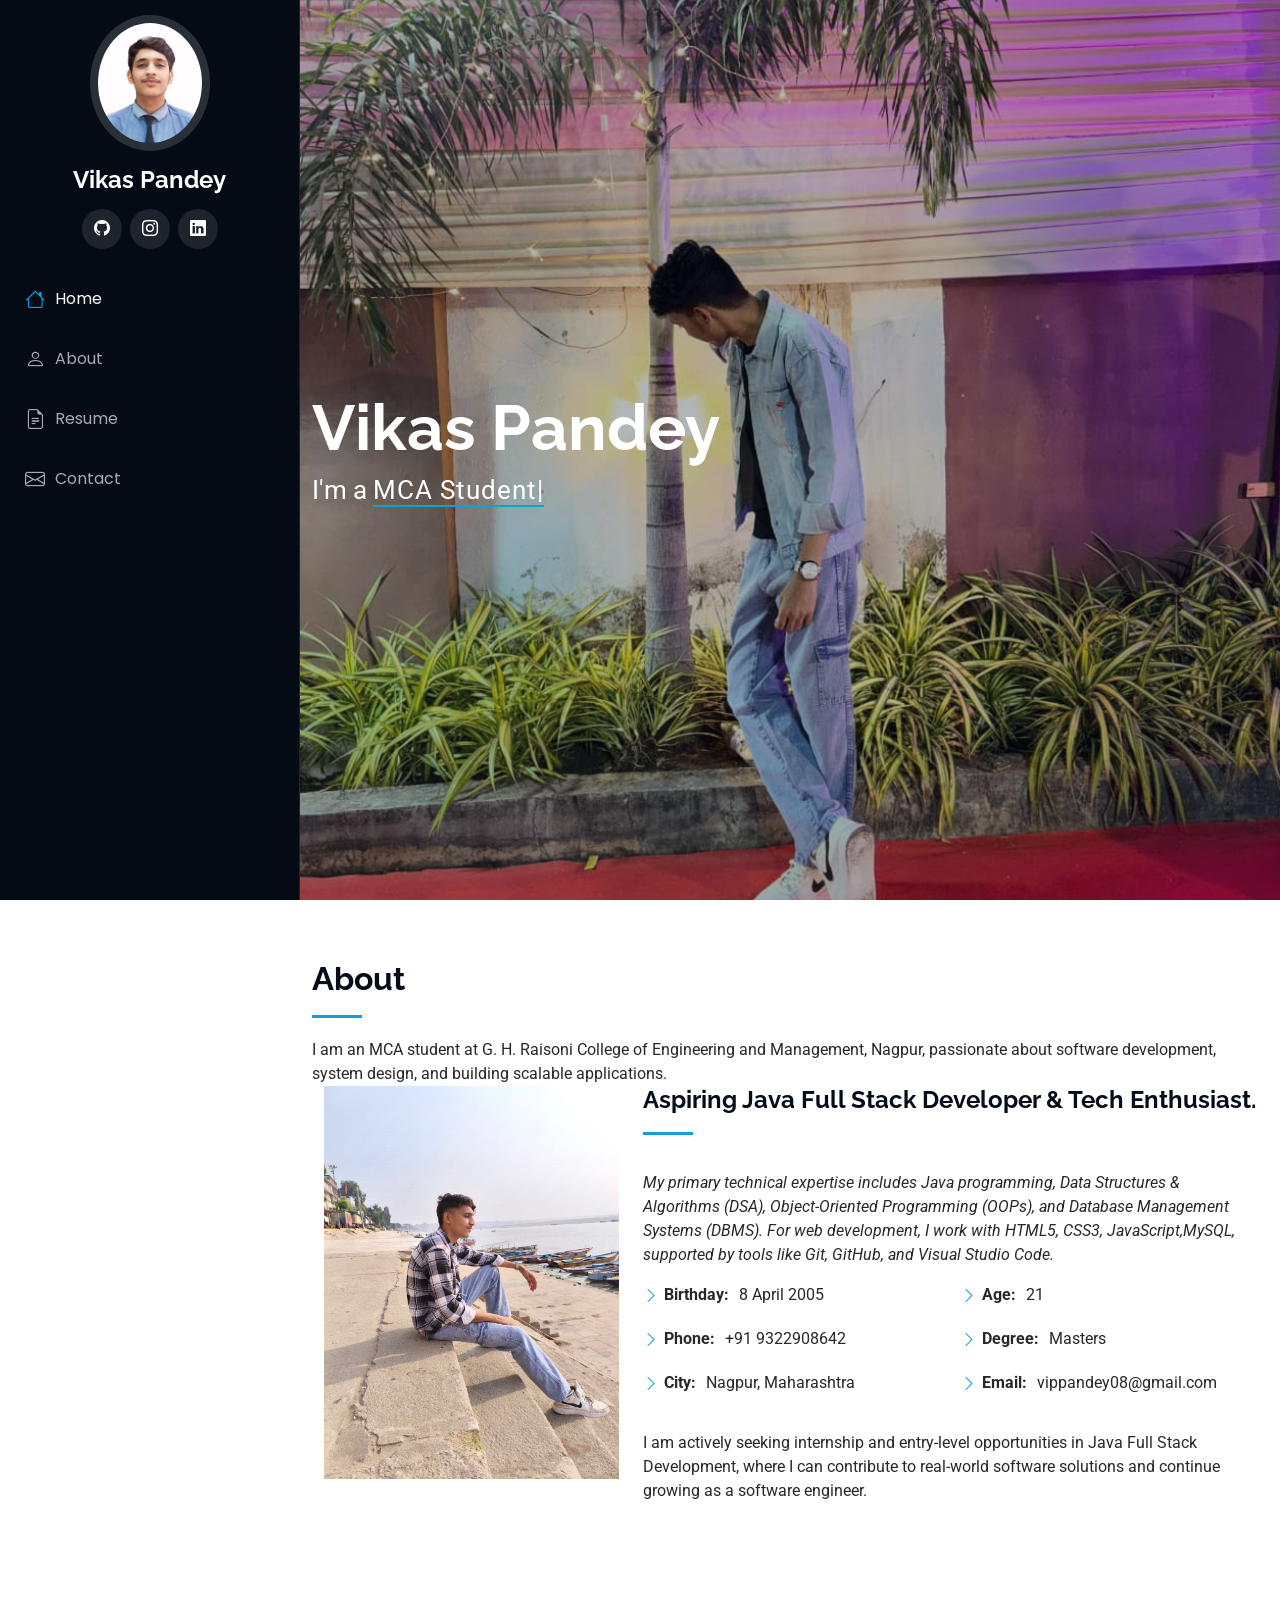
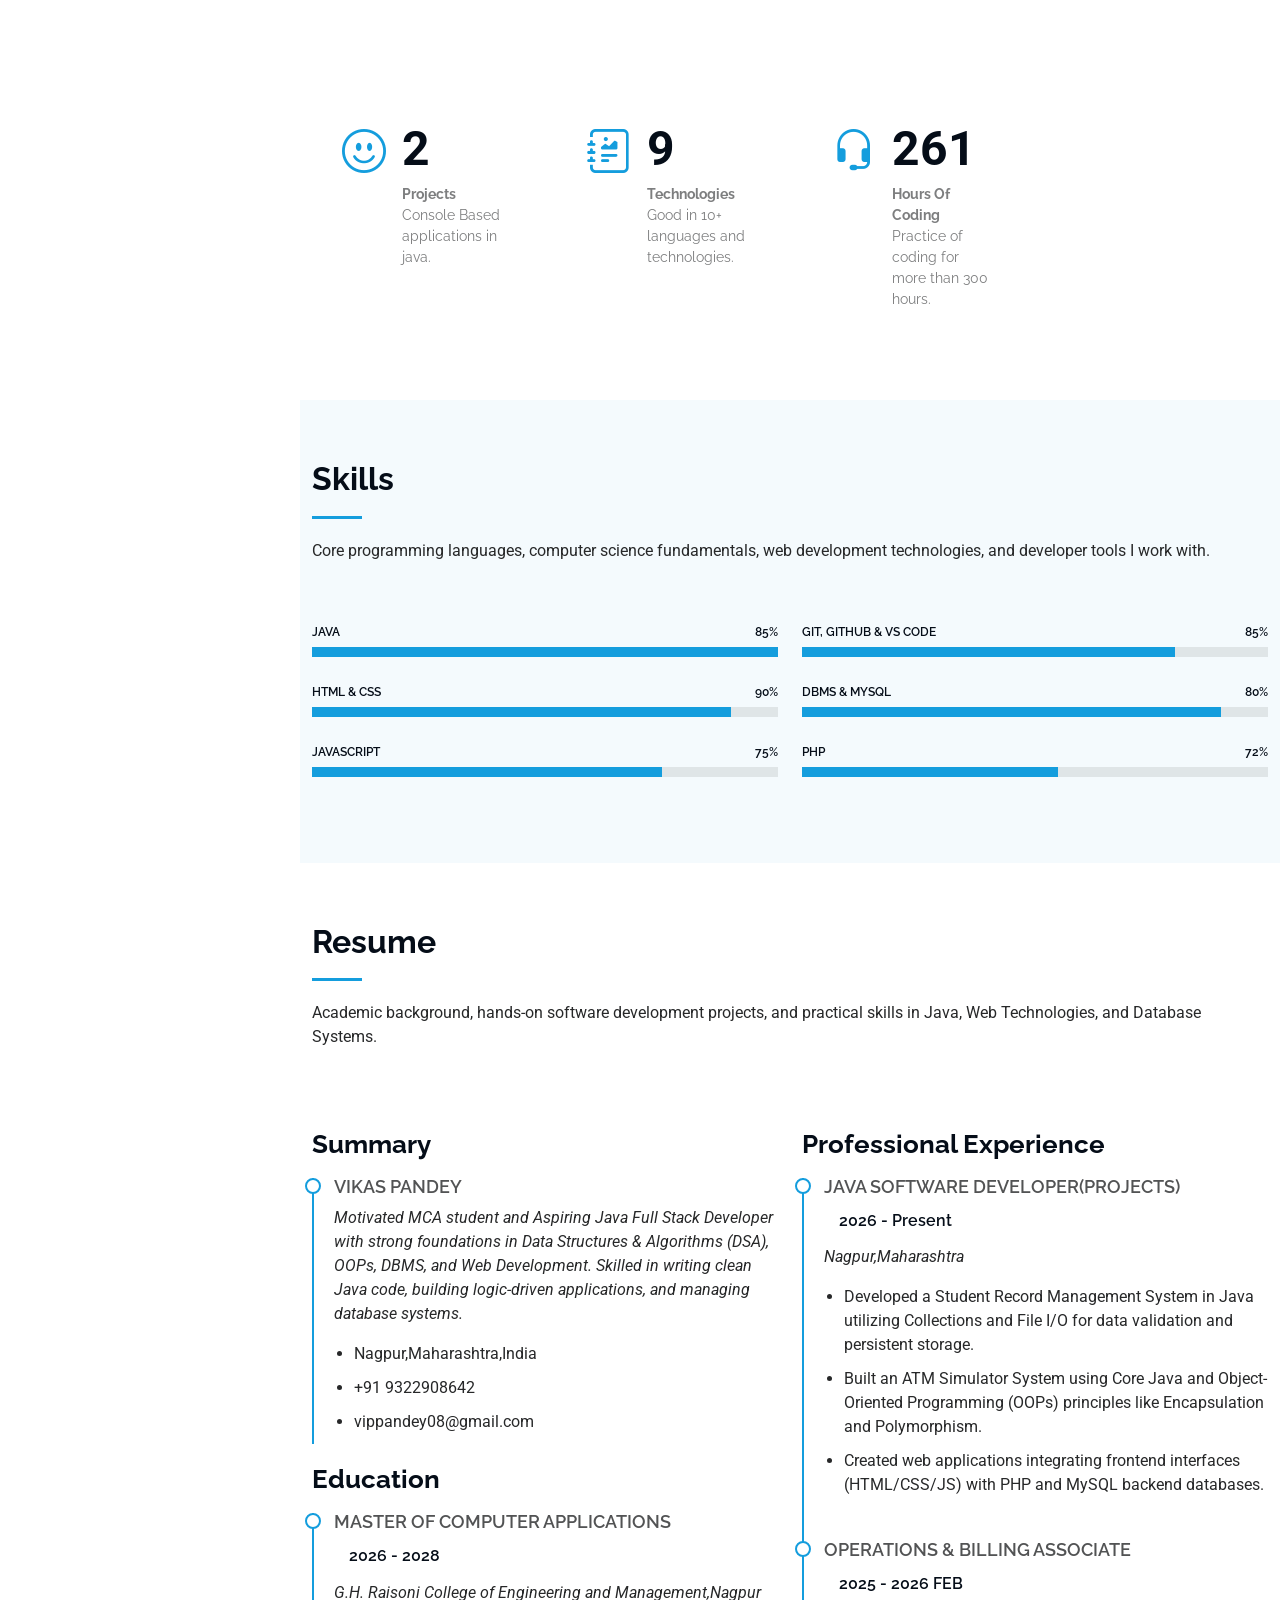
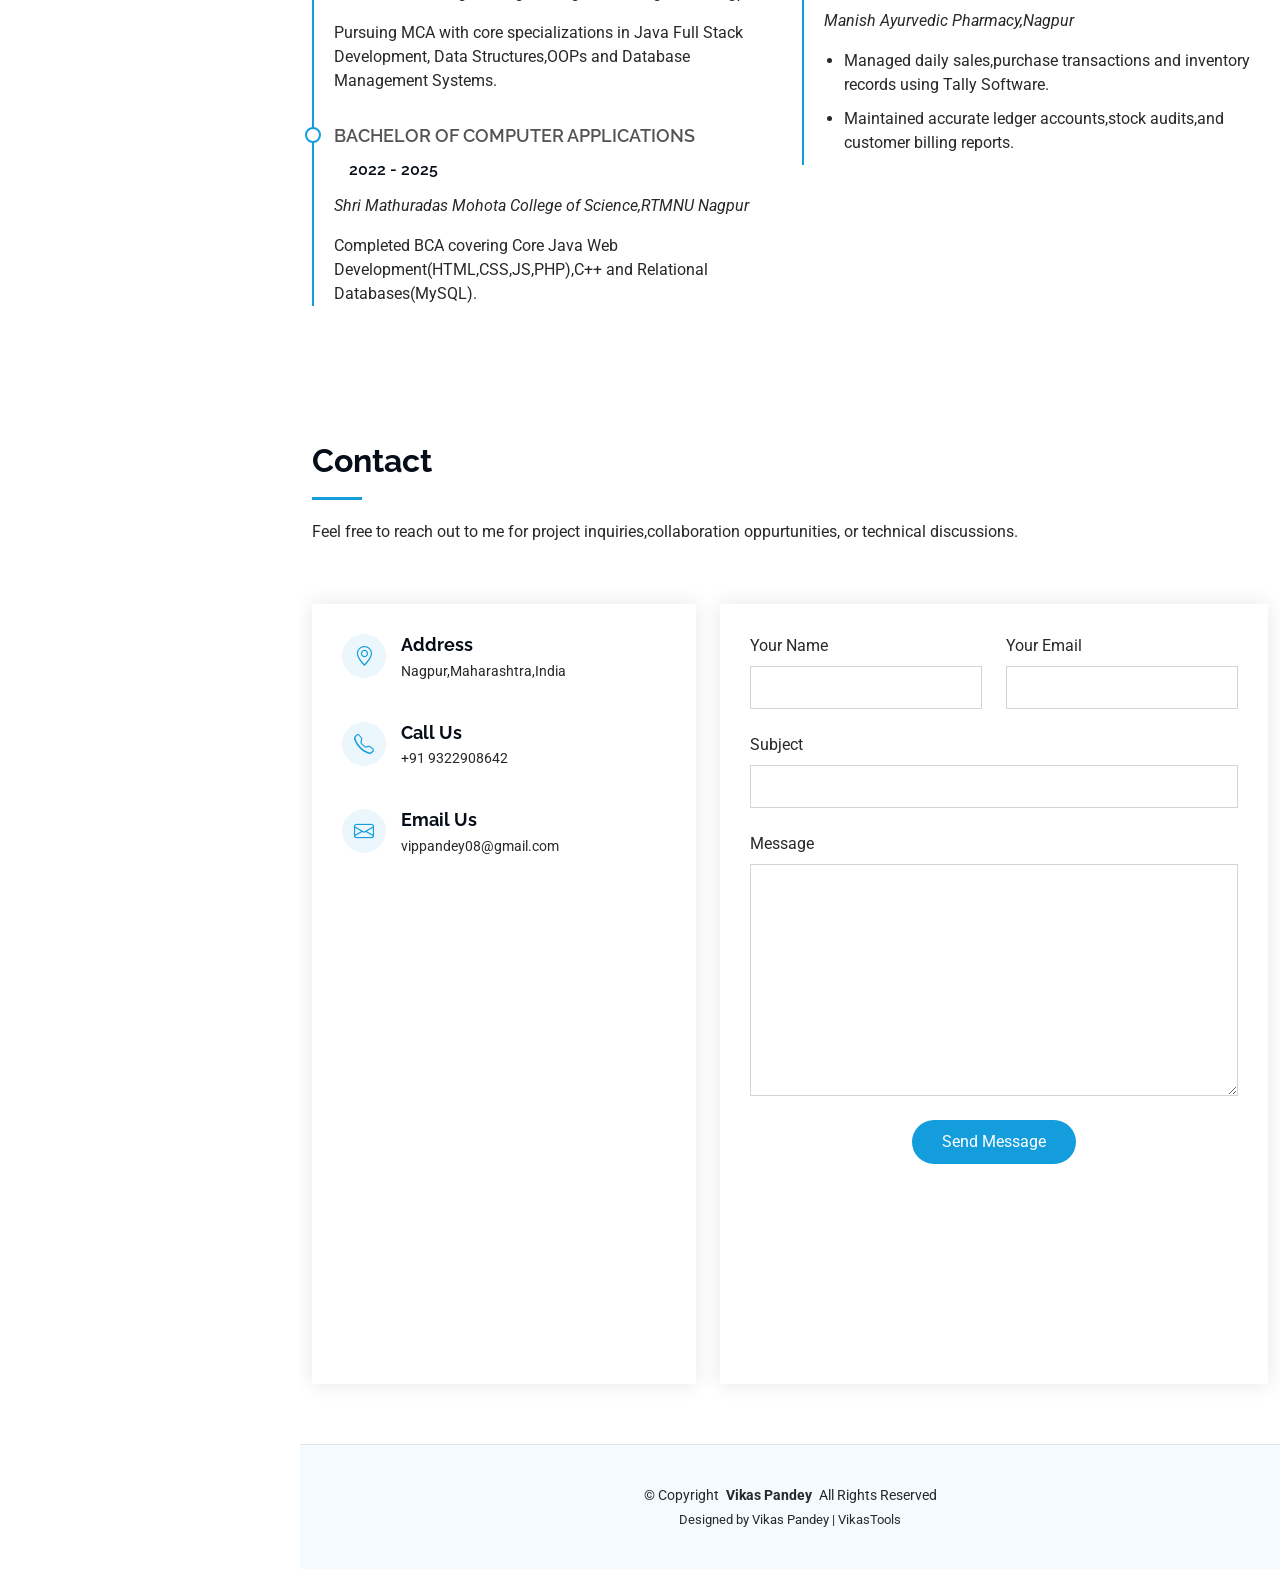
==== index.html @ 1f9224e0 "MY CLEAN PORTFOLIO" ====
<!DOCTYPE html>
<html lang="en">

<head>
  <meta charset="utf-8">
  <meta content="width=device-width, initial-scale=1.0" name="viewport">
  <title>Vikas pandey Resume</title>
  <meta content="" name="description">
  <meta content="" name="keywords">

  <!-- Favicons -->
  <link href="assets/img/favicon.png" rel="icon">
  <link href="assets/img/apple-touch-icon.png" rel="apple-touch-icon">

  <!-- Fonts -->
  <link href="https://fonts.googleapis.com" rel="preconnect">
  <link href="https://fonts.gstatic.com" rel="preconnect" crossorigin>
  <link href="https://fonts.googleapis.com/css2?family=Roboto:ital,wght@0,100;0,300;0,400;0,500;0,700;0,900;1,100;1,300;1,400;1,500;1,700;1,900&family=Poppins:ital,wght@0,100;0,200;0,300;0,400;0,500;0,600;0,700;0,800;0,900;1,100;1,200;1,300;1,400;1,500;1,600;1,700;1,800;1,900&family=Raleway:ital,wght@0,100;0,200;0,300;0,400;0,500;0,600;0,700;0,800;0,900;1,100;1,200;1,300;1,400;1,500;1,600;1,700;1,800;1,900&display=swap" rel="stylesheet">

  <!-- Vendor CSS Files -->
  <link href="assets/vendor/bootstrap/css/bootstrap.min.css" rel="stylesheet">
  <link href="assets/vendor/bootstrap-icons/bootstrap-icons.css" rel="stylesheet">
  <link href="assets/vendor/aos/aos.css" rel="stylesheet">
  <link href="assets/vendor/glightbox/css/glightbox.min.css" rel="stylesheet">
  <link href="assets/vendor/swiper/swiper-bundle.min.css" rel="stylesheet">

  <!-- Main CSS File -->
  <link href="assets/css/main.css" rel="stylesheet">

</head>

<body class="index-page">

  <header id="header" class="header dark-background d-flex flex-column">
    <i class="header-toggle d-xl-none bi bi-list"></i>

    <div class="profile-img">
      <img src="./assets/img/profile.jpeg" alt="" class="img-fluid rounded-circle">
    </div>

    <a href="index.html" class="logo d-flex align-items-center justify-content-center">
      <!-- Uncomment the line below if you also wish to use an image logo -->
      <!-- <img src="assets/img/logo.png" alt=""> -->
      <h1 class="sitename">Vikas Pandey</h1>
    </a>

    <div class="social-links text-center">
      <a href="https://github.com/vikaspandey08-beep" class="github"><i class="bi bi-github"></i></a>
      <a href="https://www.instagram.com/__vikaspandey___/" class="instagram"><i class="bi bi-instagram"></i></a>
      <a href="https://www.linkedin.com/in/vikas-pandey08042005" class="linkedin"><i class="bi bi-linkedin"></i></a>
    </div>

    <nav id="navmenu" class="navmenu">
      <ul>
        <li><a href="#hero" class="active"><i class="bi bi-house navicon"></i>Home</a></li>
        <li><a href="#about"><i class="bi bi-person navicon"></i> About</a></li>
        <li><a href="#resume"><i class="bi bi-file-earmark-text navicon"></i> Resume</a></li>

        <li><a href="#contact"><i class="bi bi-envelope navicon"></i> Contact</a></li>
      </ul>
    </nav>

  </header>

  <main class="main">

    <!-- Hero Section -->
    <section id="hero" class="hero section dark-background">

      <img src="assets/img/vikas2.jpeg" alt="" data-aos="fade-in" class="">

      <div class="container" data-aos="fade-up" data-aos-delay="100">
        <h2>Vikas Pandey</h2>
        <p>I'm a <span class="typed" data-typed-items="MCA Student, Aspiring Java Full Stack Developer">Designer</span><span class="typed-cursor typed-cursor--blink" aria-hidden="true"></span><span class="typed-cursor typed-cursor--blink" aria-hidden="true"></span></p>
      </div>

    </section><!-- /Hero Section -->

    <!-- About Section -->
    <section id="about" class="about section">

      <!-- Section Title -->
      <div class="container section-title" data-aos="fade-up">
        <h2>About</h2>
        <p>I am an MCA student at G. H. Raisoni College of Engineering and Management, Nagpur, passionate about software development, system design, and building scalable applications.</p>

      <div class="container" data-aos="fade-up" data-aos-delay="100">

        <div class="row gy-4 justify-content-center">
          <div class="col-lg-4">
            <img src="assets/img/vikas-photo.jpeg" class="img-fluid" alt="">
          </div>
          <div class="col-lg-8 content">
            <h2>Aspiring Java Full Stack Developer &amp; Tech Enthusiast.</h2>
            <p class="fst-italic py-3">
              My primary technical expertise includes Java programming, Data Structures & Algorithms (DSA), Object-Oriented Programming (OOPs), and Database Management Systems (DBMS). For web development, I work with HTML5, CSS3, JavaScript,MySQL, supported by tools like Git, GitHub, and Visual Studio Code.</p>
            <div class="row">
              <div class="col-lg-6">
                <ul>
                  <li><i class="bi bi-chevron-right"></i> <strong>Birthday:</strong> <span>8 April 2005</span></li>
                  <li><i class="bi bi-chevron-right"></i> <strong>Phone:</strong> <span>+91 9322908642</span></li>
                  <li><i class="bi bi-chevron-right"></i> <strong>City:</strong> <span>Nagpur, Maharashtra</span></li>
                </ul>
              </div>
              <div class="col-lg-6">
                <ul>
                  <li><i class="bi bi-chevron-right"></i> <strong>Age:</strong> <span>21</span></li>
                  <li><i class="bi bi-chevron-right"></i> <strong>Degree:</strong> <span>Masters</span></li>
                  <li><i class="bi bi-chevron-right"></i> <strong>Email:</strong> <span>vippandey08@gmail.com</span></li>
                </ul>
              </div>
            </div>
            <p class="py-3">
             I am actively seeking internship and entry-level opportunities in Java Full Stack Development, where I can contribute to real-world software solutions and continue growing as a software engineer.
            </p>
          </div>
        </div>

      </div>

    </section><!-- /About Section -->

    <!-- Stats Section -->
    <section id="stats" class="stats section">

      <div class="container" data-aos="fade-up" data-aos-delay="100">

        <div class="row gy-4">

          <div class="col-lg-3 col-md-6">
            <div class="stats-item">
              <i class="bi bi-emoji-smile"></i>
              <span data-purecounter-start="0" data-purecounter-end="2" data-purecounter-duration="1" class="purecounter"></span>
              <p><strong>Projects</strong> <span>Console Based applications in java.</span></p>
            </div>
        </div>  <!-- End Stats Item -->

          <div class="col-lg-3 col-md-6">
            <div class="stats-item">
              <i class="bi bi-journal-richtext"></i>
              <span data-purecounter-start="0" data-purecounter-end="10" data-purecounter-duration="1" class="purecounter"></span>
              <p><strong>Technologies</strong> <span>Good in 10+ languages and technologies.</span></p>
            </div>
          </div><!-- End Stats Item -->

          <div class="col-lg-3 col-md-6">
            <div class="stats-item">
              <i class="bi bi-headset"></i>
              <span data-purecounter-start="0" data-purecounter-end="300" data-purecounter-duration="1" class="purecounter"></span>
              <p><strong>Hours Of Coding</strong> <span>Practice of coding for more than 300 hours.</span></p>
            </div>
          </div><!-- End Stats Item -->

          </div><!-- End Stats Item -->

        </div>

      </div>

    </section><!-- /Stats Section -->

    <!-- Skills Section -->
    <section id="skills" class="skills section light-background">

      <!-- Section Title -->
      <div class="container section-title" data-aos="fade-up">
        <h2>Skills</h2>
        <p>Core programming languages, computer science fundamentals, web development technologies, and developer tools I work with.</p>
      </div><!-- End Section Title -->

      <div class="container" data-aos="fade-up" data-aos-delay="100">

        <div class="row skills-content skills-animation">

          <div class="col-lg-6">

            <div class="progress">
              <span class="skill"><span>JAVA</span> <i class="val">85%</i></span>
              <div class="progress-bar-wrap">
                <div class="progress-bar" role="progressbar" aria-valuenow="100" aria-valuemin="0" aria-valuemax="100"></div>
              </div>
            </div><!-- End Skills Item -->

            <div class="progress">
              <span class="skill"><span>HTML & CSS</span> <i class="val">90%</i></span>
              <div class="progress-bar-wrap">
                <div class="progress-bar" role="progressbar" aria-valuenow="90" aria-valuemin="0" aria-valuemax="100"></div>
              </div>
            </div><!-- End Skills Item -->

            <div class="progress">
              <span class="skill"><span>JavaScript</span> <i class="val">75%</i></span>
              <div class="progress-bar-wrap">
                <div class="progress-bar" role="progressbar" aria-valuenow="75" aria-valuemin="0" aria-valuemax="100"></div>
              </div>
            </div><!-- End Skills Item -->

          </div>

          <div class="col-lg-6">

            <div class="progress">
              <span class="skill"><span>GIT, GITHUB & Vs Code</span> <i class="val">85%</i></span>
              <div class="progress-bar-wrap">
                <div class="progress-bar" role="progressbar" aria-valuenow="80" aria-valuemin="0" aria-valuemax="100"></div>
              </div>
            </div><!-- End Skills Item -->

            <div class="progress">
              <span class="skill"><span>DBMS & MySQL</span> <i class="val">80%</i></span>
              <div class="progress-bar-wrap">
                <div class="progress-bar" role="progressbar" aria-valuenow="90" aria-valuemin="0" aria-valuemax="100"></div>
              </div>
            </div><!-- End Skills Item -->

            <div class="progress">
              <span class="skill"><span>PHP</span> <i class="val">72%</i></span>
              <div class="progress-bar-wrap">
                <div class="progress-bar" role="progressbar" aria-valuenow="55" aria-valuemin="0" aria-valuemax="100"></div>
              </div>
            </div><!-- End Skills Item -->

          </div>

        </div>

      </div>

    </section><!-- /Skills Section -->

    <!-- Resume Section -->
    <section id="resume" class="resume section">

      <!-- Section Title -->
      <div class="container section-title" data-aos="fade-up">
        <h2>Resume</h2>
        <p>Academic background, hands-on software development projects, and practical skills in Java, Web Technologies, and Database Systems.</p>
      </div><!-- End Section Title -->

      <div class="container">

        <div class="row">

          <div class="col-lg-6" data-aos="fade-up" data-aos-delay="100">
            <h3 class="resume-title">Summary</h3>

            <div class="resume-item pb-0">
              <h4>Vikas Pandey</h4>
              <p><em>Motivated MCA student and Aspiring Java Full Stack Developer with strong foundations in Data Structures & Algorithms (DSA), OOPs, DBMS, and Web Development. Skilled in writing clean Java code, building logic-driven applications, and managing database systems.</em></p>
              <ul>
                <li>Nagpur,Maharashtra,India</li>
                <li>+91 9322908642</li>
                <li>vippandey08@gmail.com</li>
              </ul>
            </div><!-- Edn Resume Item -->

            <h3 class="resume-title">Education</h3>
            <div class="resume-item">
              <h4>Master of Computer Applications</h4>
              <h5>2026 - 2028</h5>
              <p><em>G.H. Raisoni College of Engineering and Management,Nagpur</em></p>
              <p>Pursuing MCA with core specializations in Java Full Stack Development, Data Structures,OOPs and Database Management Systems.</p>
            </div><!-- Edn Resume Item -->

            <div class="resume-item">
              <h4>Bachelor of Computer Applications</h4>
              <h5>2022 - 2025</h5>
              <p><em>Shri Mathuradas Mohota College of Science,RTMNU Nagpur</em></p>
              <p>Completed BCA covering Core Java Web Development(HTML,CSS,JS,PHP),C++ and Relational Databases(MySQL).</p>
            </div><!-- Edn Resume Item -->

          </div>

          <div class="col-lg-6" data-aos="fade-up" data-aos-delay="200">
            <h3 class="resume-title">Professional Experience</h3>
            <div class="resume-item">
              <h4>JAVA SOFTWARE DEVELOPER(PROJECTS)</h4>
              <h5>2026 - Present</h5>
              <p><em>Nagpur,Maharashtra</em></p>
              <ul>
                <li>Developed a Student Record Management System in Java utilizing Collections and File I/O for data validation and persistent storage.</li>
                <li>Built an ATM Simulator System using Core Java and Object-Oriented Programming (OOPs) principles like Encapsulation and Polymorphism.</li>
                <li>Created web applications integrating frontend interfaces (HTML/CSS/JS) with PHP and MySQL backend databases.</li>
              </ul>
            </div><!-- Edn Resume Item -->

            <div class="resume-item">
              <h4>OPERATIONS & BILLING ASSOCIATE</h4>
              <h5>2025 - 2026 FEB</h5>
              <p><em>Manish Ayurvedic Pharmacy,Nagpur</em></p>
              <ul>
                <li>Managed daily sales,purchase transactions and inventory records using Tally Software.</li>
                <li>Maintained accurate ledger accounts,stock audits,and customer billing reports.</li>
              </ul>
            </div><!-- Edn Resume Item -->

          </div>

        </div>

      </div>

    </section><!-- /Resume Section -->


    <!-- Contact Section -->
    <section id="contact" class="contact section">

      <!-- Section Title -->
      <div class="container section-title" data-aos="fade-up">
        <h2>Contact</h2>
        <p>Feel free to reach out to me for project inquiries,collaboration oppurtunities, or technical discussions.</p>
      </div><!-- End Section Title -->

      <div class="container" data-aos="fade-up" data-aos-delay="100">

        <div class="row gy-4">
 
          <div class="col-lg-5">

            <div class="info-wrap">
              <div class="info-item d-flex" data-aos="fade-up" data-aos-delay="200">
                <i class="bi bi-geo-alt flex-shrink-0"></i>
                <div>
                  <h3>Address</h3>
                  <p>Nagpur,Maharashtra,India</p>
                </div>
              </div><!-- End Info Item -->

              <div class="info-item d-flex" data-aos="fade-up" data-aos-delay="300">
                <i class="bi bi-telephone flex-shrink-0"></i>
                <div>
                  <h3>Call Us</h3>
                  <p>+91 9322908642</p>
                </div>
              </div><!-- End Info Item -->

              <div class="info-item d-flex" data-aos="fade-up" data-aos-delay="400">
                <i class="bi bi-envelope flex-shrink-0"></i>
                <div>
                  <h3>Email Us</h3>
                  <p>vippandey08@gmail.com</p>
                </div>
              </div><!-- End Info Item -->

            <iframe src="https://www.google.com/maps/embed?pb=!1m18!1m12!1m3!1d119080.363610824!2d79.0012647073871!3d21.14199456658109!2m3!1f0!2f0!3f0!3m2!1i1024!2i768!4f13.1!3m3!1m2!1s0x3bd4c0a5a31faf13%3A0x19b37d06d0bb3e2b!2sNagpur%2C%20Maharashtra!5e0!3m2!1sen!2sin!4v1789717588244!5m2!1sen!2sin" width="600" height="450" style="border:0;" allowfullscreen="" loading="lazy" referrerpolicy="strict-origin-when-cross-origin"></iframe>
            </div>
          </div>

          <div class="col-lg-7">
            <form action="forms/contact.php" method="post" class="php-email-form" data-aos="fade-up" data-aos-delay="200">
              <div class="row gy-4">

                <div class="col-md-6">
                  <label for="name-field" class="pb-2">Your Name</label>
                  <input type="text" name="name" id="name-field" class="form-control" required="">
                </div>

                <div class="col-md-6">
                  <label for="email-field" class="pb-2">Your Email</label>
                  <input type="email" class="form-control" name="email" id="email-field" required="">
                </div>

                <div class="col-md-12">
                  <label for="subject-field" class="pb-2">Subject</label>
                  <input type="text" class="form-control" name="subject" id="subject-field" required="">
                </div>

                <div class="col-md-12">
                  <label for="message-field" class="pb-2">Message</label>
                  <textarea class="form-control" name="message" rows="10" id="message-field" required=""></textarea>
                </div>

                <div class="col-md-12 text-center">
                  <div class="loading">Loading</div>
                  <div class="error-message"></div>
                  <div class="sent-message">Your message has been sent. Thank you!</div>

                  <button type="submit">Send Message</button>
                </div>

              </div>
            </form>
          </div><!-- End Contact Form -->

        </div>

      </div>

    </section><!-- /Contact Section -->

  </main>

  <footer id="footer" class="footer position-relative light-background">

    <div class="container">
      <div class="copyright text-center ">
        <p>© <span>Copyright</span> <strong class="px-1 sitename">Vikas Pandey</strong> <span>All Rights Reserved</span></p>
      </div>
      <div class="credits">
        Designed by <a>Vikas Pandey</a> | <a>VikasTools</a>
      </div>
    </div>

  </footer>

  <!-- Scroll Top -->
  <a href="#" id="scroll-top" class="scroll-top d-flex align-items-center justify-content-center"><i class="bi bi-arrow-up-short"></i></a>

  <!-- Preloader -->
  <div id="preloader"></div>

  <!-- Vendor JS Files -->
  <script src="assets/vendor/bootstrap/js/bootstrap.bundle.min.js"></script>
  <script src="assets/vendor/php-email-form/validate.js"></script>
  <script src="assets/vendor/aos/aos.js"></script>
  <script src="assets/vendor/typed.js/typed.umd.js"></script>
  <script src="assets/vendor/purecounter/purecounter_vanilla.js"></script>
  <script src="assets/vendor/waypoints/noframework.waypoints.js"></script>
  <script src="assets/vendor/glightbox/js/glightbox.min.js"></script>
  <script src="assets/vendor/imagesloaded/imagesloaded.pkgd.min.js"></script>
  <script src="assets/vendor/isotope-layout/isotope.pkgd.min.js"></script>
  <script src="assets/vendor/swiper/swiper-bundle.min.js"></script>

  <!-- Main JS File -->
  <script src="assets/js/main.js"></script>

</body>

</html>
---- assets/css/main.css ----
:root {
  --default-font: "Roboto",  system-ui, -apple-system, "Segoe UI", Roboto, "Helvetica Neue", Arial, "Noto Sans", "Liberation Sans", sans-serif, "Apple Color Emoji", "Segoe UI Emoji", "Segoe UI Symbol", "Noto Color Emoji";
  --heading-font: "Raleway",  sans-serif;
  --nav-font: "Poppins",  sans-serif;
}

:root{
  --background-color: #ffffff; 
  --default-color: #272829; 
  --heading-color: #050d18; 
  --accent-color: #149ddd; 
  --surface-color: #ffffff;
  --contrast-color: #ffffff; 
}


:root {
  --nav-color: #a8a9b4; 
  --nav-hover-color: #ffffff; 
  --nav-mobile-background-color: #040b14; 
  --nav-dropdown-background-color: #040b14; 
  --nav-dropdown-color: #a8a9b4; 
  --nav-dropdown-hover-color: #ffffff; 
}



.light-background {
  --background-color: #f4fafd;
  --surface-color: #ffffff;
}

.dark-background {
  --background-color: #040b14;
  --default-color: #ffffff;
  --heading-color: #ffffff;
  --surface-color: #151f2b;
  --contrast-color: #ffffff;
}

/* Smooth scroll */
:root {
  scroll-behavior: smooth;
}

/*--------------------------------------------------------------
# General Styling & Shared Classes
--------------------------------------------------------------*/
body {
  color: var(--default-color);
  background-color: var(--background-color);
  font-family: var(--default-font);
}

a {
  color: var(--accent-color);
  text-decoration: none;
  transition: 0.3s;
}

a:hover {
  color: color-mix(in srgb, var(--accent-color), transparent 25%);
  text-decoration: none;
}

h1,
h2,
h3,
h4,
h5,
h6 {
  color: var(--heading-color);
  font-family: var(--heading-font);
}

/* PHP Email Form Messages
------------------------------*/
.php-email-form .error-message {
  display: none;
  background: #df1529;
  color: #ffffff;
  text-align: left;
  padding: 15px;
  margin-bottom: 24px;
  font-weight: 600;
}

.php-email-form .sent-message {
  display: none;
  color: #ffffff;
  background: #059652;
  text-align: center;
  padding: 15px;
  margin-bottom: 24px;
  font-weight: 600;
}

.php-email-form .loading {
  display: none;
  background: var(--surface-color);
  text-align: center;
  padding: 15px;
  margin-bottom: 24px;
}

.php-email-form .loading:before {
  content: "";
  display: inline-block;
  border-radius: 50%;
  width: 24px;
  height: 24px;
  margin: 0 10px -6px 0;
  border: 3px solid var(--accent-color);
  border-top-color: var(--surface-color);
  animation: php-email-form-loading 1s linear infinite;
}

@keyframes php-email-form-loading {
  0% {
    transform: rotate(0deg);
  }

  100% {
    transform: rotate(360deg);
  }
}

/*--------------------------------------------------------------
# Global Header
--------------------------------------------------------------*/
.header {
  color: var(--default-color);
  background-color: var(--background-color);
  position: fixed;
  top: 0;
  left: 0;
  bottom: 0;
  padding: 0 15px;
  width: 300px;
  transition: all ease-in-out 0.3s;
  overflow-y: auto;
  z-index: 997;
  border-right: 1px solid color-mix(in srgb, var(--default-color), transparent 90%);
}

.header .profile-img img {
  margin: 15px auto;
  display: block;
  width: 120px;
  border: 8px solid color-mix(in srgb, var(--default-color), transparent 85%);
}

.header .logo {
  line-height: 1;
  margin-bottom: 15px;
}

.header .logo img {
  max-height: 32px;
  margin-right: 8px;
}

.header .logo h1 {
  font-size: 24px;
  margin: 0;
  font-weight: 700;
  color: var(--heading-color);
}

.header .social-links {
  margin: 0 0 20px 0;
}

.header .social-links a {
  font-size: 16px;
  display: inline-flex;
  align-items: center;
  justify-content: center;
  background: color-mix(in srgb, var(--default-color), transparent 90%);
  color: var(--default-color);
  margin: 0 2px;
  border-radius: 50%;
  text-align: center;
  width: 40px;
  height: 40px;
  transition: 0.3s;
}

.header .social-links a:hover {
  color: var(--contrast-color);
  background: var(--accent-color);
}

@media (min-width: 1200px) {

  .header~main,
  .header~#footer {
    margin-left: 300px;
  }
}

@media (max-width: 1199px) {
  .header {
    left: -100%;
  }
}

.header.header-show {
  left: 0;
}

.header .header-toggle {
  color: var(--contrast-color);
  background-color: var(--accent-color);
  font-size: 22px;
  display: flex;
  align-items: center;
  justify-content: center;
  width: 40px;
  height: 40px;
  border-radius: 50%;
  cursor: pointer;
  position: fixed;
  top: 15px;
  right: 15px;
  z-index: 9999;
  transition: background-color 0.3s;
}

.header .header-toggle:hover {
  color: var(--contrast-color);
  background-color: color-mix(in srgb, var(--accent-color) 90%, white 15%);
}

/*--------------------------------------------------------------
# Navigation Menu
--------------------------------------------------------------*/
.mobile-nav-toggle {
  display: none;
}

.navmenu {
  padding: 0;
  z-index: 9997;
}

.navmenu ul {
  list-style: none;
  padding: 0 0 20px 0;
  margin: 0;
}

.navmenu a,
.navmenu a:focus {
  color: var(--nav-color);
  padding: 15px 10px;
  font-family: var(--nav-font);
  font-size: 16px;
  font-weight: 400;
  display: flex;
  align-items: center;
  white-space: nowrap;
  transition: 0.3s;
  width: 100%;
}

.navmenu a .navicon,
.navmenu a:focus .navicon {
  font-size: 20px;
  margin-right: 10px;
}

.navmenu a .toggle-dropdown,
.navmenu a:focus .toggle-dropdown {
  font-size: 12px;
  line-height: 0;
  margin-left: auto;
  width: 30px;
  height: 30px;
  display: flex;
  align-items: center;
  justify-content: center;
  border-radius: 50%;
  transition: 0.3s;
  flex-shrink: 0;
  background-color: color-mix(in srgb, var(--accent-color), transparent 90%);
}

.navmenu a .toggle-dropdown:hover,
.navmenu a:focus .toggle-dropdown:hover {
  background-color: var(--accent-color);
  color: var(--contrast-color);
}

.navmenu a:hover,
.navmenu .active,
.navmenu .active:focus {
  color: var(--nav-hover-color);
}

.navmenu a:hover .navicon,
.navmenu .active .navicon,
.navmenu .active:focus .navicon {
  color: var(--accent-color);
}

.navmenu .active .toggle-dropdown,
.navmenu .active:focus .toggle-dropdown {
  background-color: var(--accent-color);
  color: var(--contrast-color);
  transform: rotate(180deg);
}

.navmenu .dropdown {
  display: block;
}

.navmenu .dropdown a,
.navmenu .dropdown a:focus {
  color: --nav-dropdown-color;
}

.navmenu .dropdown a:hover,
.navmenu .dropdown .active,
.navmenu .dropdown .active:focus {
  color: var(--nav-dropdown-hover-color);
}

.navmenu .dropdown ul {
  position: static;
  display: none;
  z-index: 99;
  padding: 5px 10px;
  margin: 5px 10px;
  background-color: var(--nav-dropdown-background-color);
  border: 1px solid color-mix(in srgb, var(--default-color), transparent 90%);
  box-shadow: none;
  transition: all 0.5s ease-in-out;
}

.navmenu .dropdown ul ul {
  background-color: rgba(33, 37, 41, 0.1);
}

.navmenu .dropdown>.dropdown-active {
  display: block;
  background-color: rgba(33, 37, 41, 0.03);
}

/*--------------------------------------------------------------
# Global Footer
--------------------------------------------------------------*/
.footer {
  color: var(--default-color);
  background-color: var(--background-color);
  font-size: 14px;
  padding: 40px 0;
  position: relative;
  border-top: 1px solid color-mix(in srgb, var(--default-color), transparent 90%);
}

.footer .copyright p {
  margin-bottom: 0;
}

.footer .credits {
  margin-top: 4px;
  font-size: 13px;
  text-align: center;
}

/*--------------------------------------------------------------
# Preloader
--------------------------------------------------------------*/
#preloader {
  position: fixed;
  inset: 0;
  z-index: 999999;
  overflow: hidden;
  background: var(--background-color);
  transition: all 0.6s ease-out;
}

#preloader:before {
  content: "";
  position: fixed;
  top: calc(50% - 30px);
  left: calc(50% - 30px);
  border: 6px solid #ffffff;
  border-color: var(--accent-color) transparent var(--accent-color) transparent;
  border-radius: 50%;
  width: 60px;
  height: 60px;
  animation: animate-preloader 1.5s linear infinite;
}

@keyframes animate-preloader {
  0% {
    transform: rotate(0deg);
  }

  100% {
    transform: rotate(360deg);
  }
}

/*--------------------------------------------------------------
# Scroll Top Button
--------------------------------------------------------------*/
.scroll-top {
  position: fixed;
  visibility: hidden;
  opacity: 0;
  right: 15px;
  bottom: -15px;
  z-index: 99999;
  background-color: var(--accent-color);
  width: 44px;
  height: 44px;
  border-radius: 50px;
  transition: all 0.4s;
}

.scroll-top i {
  font-size: 24px;
  color: var(--contrast-color);
  line-height: 0;
}

.scroll-top:hover {
  background-color: color-mix(in srgb, var(--accent-color), transparent 20%);
  color: var(--contrast-color);
}

.scroll-top.active {
  visibility: visible;
  opacity: 1;
  bottom: 15px;
}

/*--------------------------------------------------------------
# Disable aos animation delay on mobile devices
--------------------------------------------------------------*/
@media screen and (max-width: 768px) {
  [data-aos-delay] {
    transition-delay: 0 !important;
  }
}

/*--------------------------------------------------------------
# Global Page Titles & Breadcrumbs
--------------------------------------------------------------*/
.page-title {
  color: var(--default-color);
  background-color: var(--background-color);
  padding: 25px 0;
  position: relative;
}

.page-title h1 {
  font-size: 24px;
  font-weight: 700;
}

.page-title .breadcrumbs ol {
  display: flex;
  flex-wrap: wrap;
  list-style: none;
  padding: 0;
  margin: 0;
  font-size: 14px;
  font-weight: 400;
}

.page-title .breadcrumbs ol li+li {
  padding-left: 10px;
}

.page-title .breadcrumbs ol li+li::before {
  content: "/";
  display: inline-block;
  padding-right: 10px;
  color: color-mix(in srgb, var(--default-color), transparent 70%);
}

/*--------------------------------------------------------------
# Global Sections
--------------------------------------------------------------*/
section,
.section {
  color: var(--default-color);
  background-color: var(--background-color);
  padding: 60px 0;
  overflow: clip;
}

/*--------------------------------------------------------------
# Global Section Titles
--------------------------------------------------------------*/
.section-title {
  padding-bottom: 60px;
  position: relative;
}

.section-title h2 {
  font-size: 32px;
  font-weight: 700;
  margin-bottom: 20px;
  padding-bottom: 20px;
  position: relative;
}

.section-title h2:after {
  content: "";
  position: absolute;
  display: block;
  width: 50px;
  height: 3px;
  background: var(--accent-color);
  left: 0;
  bottom: 0;
}

.section-title p {
  margin-bottom: 0;
}

/*--------------------------------------------------------------
# Hero Section
--------------------------------------------------------------*/
.hero {
  width: 100%;
  min-height: 100vh;
  position: relative;
  padding: 80px 0;
  display: flex;
  align-items: center;
  justify-content: center;
}

.hero img {
  position: absolute;
  inset: 0;
  display: block;
  width: 100%;
  height: 100%;
  object-fit: cover;
  z-index: 1;
}

.hero:before {
  content: "";
  background: color-mix(in srgb, var(--background-color), transparent 70%);
  position: absolute;
  inset: 0;
  z-index: 2;
}

.hero .container {
  position: relative;
  z-index: 3;
}

.hero h2 {
  margin: 0;
  font-size: 64px;
  font-weight: 700;
}

.hero p {
  margin: 5px 0 0 0;
  font-size: 26px;
}

.hero p span {
  letter-spacing: 1px;
  border-bottom: 2px solid var(--accent-color);
}

.hero .social-links {
  margin-top: 25px;
}

.hero .social-links a {
  font-size: 24px;
  display: inline-block;
  color: color-mix(in srgb, var(--default-color), transparent 50%);
  line-height: 1;
  margin-right: 20px;
  transition: 0.3s;
}

.hero .social-links a:hover {
  color: var(--accent-color);
}

@media (max-width: 768px) {
  .hero h2 {
    font-size: 32px;
  }

  .hero p {
    font-size: 20px;
  }
}

/*--------------------------------------------------------------
# About Section
--------------------------------------------------------------*/
.about .content h2 {
  font-weight: 700;
  font-size: 24px;
}

.about .content ul {
  list-style: none;
  padding: 0;
}

.about .content ul li {
  margin-bottom: 20px;
  display: flex;
  align-items: center;
}

.about .content ul strong {
  margin-right: 10px;
}

.about .content ul i {
  font-size: 16px;
  margin-right: 5px;
  color: var(--accent-color);
  line-height: 0;
}

/*--------------------------------------------------------------
# Stats Section
--------------------------------------------------------------*/
.stats .stats-item {
  padding: 30px;
  width: 100%;
}

.stats .stats-item i {
  color: var(--accent-color);
  display: block;
  font-size: 44px;
  float: left;
  line-height: 0;
}

.stats .stats-item .purecounter {
  color: var(--heading-color);
  font-size: 48px;
  line-height: 40px;
  display: block;
  font-weight: 700;
  margin-left: 60px;
}

.stats .stats-item p {
  color: color-mix(in srgb, var(--default-color), transparent 40%);
  padding: 15px 0 0 0;
  margin: 0 0 0 60px;
  font-family: var(--heading-font);
  font-size: 14px;
}

/*--------------------------------------------------------------
# Skills Section
--------------------------------------------------------------*/
.skills .progress {
  height: 60px;
  display: block;
  background: none;
  border-radius: 0;
}

.skills .progress .skill {
  color: var(--heading-color);
  padding: 0;
  margin: 0 0 6px 0;
  text-transform: uppercase;
  display: block;
  font-weight: 600;
  font-family: var(--heading-font);
}

.skills .progress .skill .val {
  float: right;
  font-style: normal;
}

.skills .progress-bar-wrap {
  background: color-mix(in srgb, var(--default-color), transparent 90%);
  height: 10px;
}

.skills .progress-bar {
  width: 1px;
  height: 10px;
  transition: 0.9s;
  background-color: var(--accent-color);
}

/*--------------------------------------------------------------
# Resume Section
--------------------------------------------------------------*/
.resume .resume-title {
  color: var(--heading-color);
  font-size: 26px;
  font-weight: 700;
  margin-top: 20px;
  margin-bottom: 20px;
}

.resume .resume-item {
  padding: 0 0 20px 20px;
  margin-top: -2px;
  border-left: 2px solid var(--accent-color);
  position: relative;
}

.resume .resume-item h4 {
  line-height: 18px;
  font-size: 18px;
  font-weight: 600;
  text-transform: uppercase;
  color: color-mix(in srgb, var(--default-color), transparent 20%);
  margin-bottom: 10px;
}

.resume .resume-item h5 {
  font-size: 16px;
  padding: 5px 15px;
  display: inline-block;
  font-weight: 600;
  margin-bottom: 10px;
}

.resume .resume-item ul {
  padding-left: 20px;
}

.resume .resume-item ul li {
  padding-bottom: 10px;
}

.resume .resume-item:last-child {
  padding-bottom: 0;
}

.resume .resume-item::before {
  content: "";
  position: absolute;
  width: 16px;
  height: 16px;
  border-radius: 50px;
  left: -9px;
  top: 0;
  background: var(--background-color);
  border: 2px solid var(--accent-color);
}


/*--------------------------------------------------------------
# Contact Section
--------------------------------------------------------------*/
.contact .info-wrap {
  background-color: var(--surface-color);
  box-shadow: 0px 0px 20px rgba(0, 0, 0, 0.1);
  padding: 30px;
}

@media (max-width: 575px) {
  .contact .info-wrap {
    padding: 20px;
  }
}

.contact .info-item {
  margin-bottom: 40px;
}

.contact .info-item i {
  font-size: 20px;
  color: var(--accent-color);
  background: color-mix(in srgb, var(--accent-color), transparent 92%);
  width: 44px;
  height: 44px;
  display: flex;
  justify-content: center;
  align-items: center;
  border-radius: 50px;
  transition: all 0.3s ease-in-out;
  margin-right: 15px;
}

.contact .info-item h3 {
  padding: 0;
  font-size: 18px;
  font-weight: 700;
  margin-bottom: 5px;
}

.contact .info-item p {
  padding: 0;
  margin-bottom: 0;
  font-size: 14px;
}

.contact .info-item:hover i {
  background: var(--accent-color);
  color: var(--contrast-color);
}

.contact .php-email-form {
  background-color: var(--surface-color);
  height: 100%;
  padding: 30px;
  box-shadow: 0px 0px 20px rgba(0, 0, 0, 0.1);
}

@media (max-width: 575px) {
  .contact .php-email-form {
    padding: 20px;
  }
}

.contact .php-email-form input[type=text],
.contact .php-email-form input[type=email],
.contact .php-email-form textarea {
  font-size: 14px;
  padding: 10px 15px;
  box-shadow: none;
  border-radius: 0;
  color: var(--default-color);
  background-color: var(--surface-color);
  border-color: color-mix(in srgb, var(--default-color), transparent 80%);
}

.contact .php-email-form input[type=text]:focus,
.contact .php-email-form input[type=email]:focus,
.contact .php-email-form textarea:focus {
  border-color: var(--accent-color);
}

.contact .php-email-form input[type=text]::placeholder,
.contact .php-email-form input[type=email]::placeholder,
.contact .php-email-form textarea::placeholder {
  color: color-mix(in srgb, var(--default-color), transparent 70%);
}

.contact .php-email-form button[type=submit] {
  color: var(--contrast-color);
  background: var(--accent-color);
  border: 0;
  padding: 10px 30px;
  transition: 0.4s;
  border-radius: 50px;
}

.contact .php-email-form button[type=submit]:hover {
  background: color-mix(in srgb, var(--accent-color), transparent 25%);
}
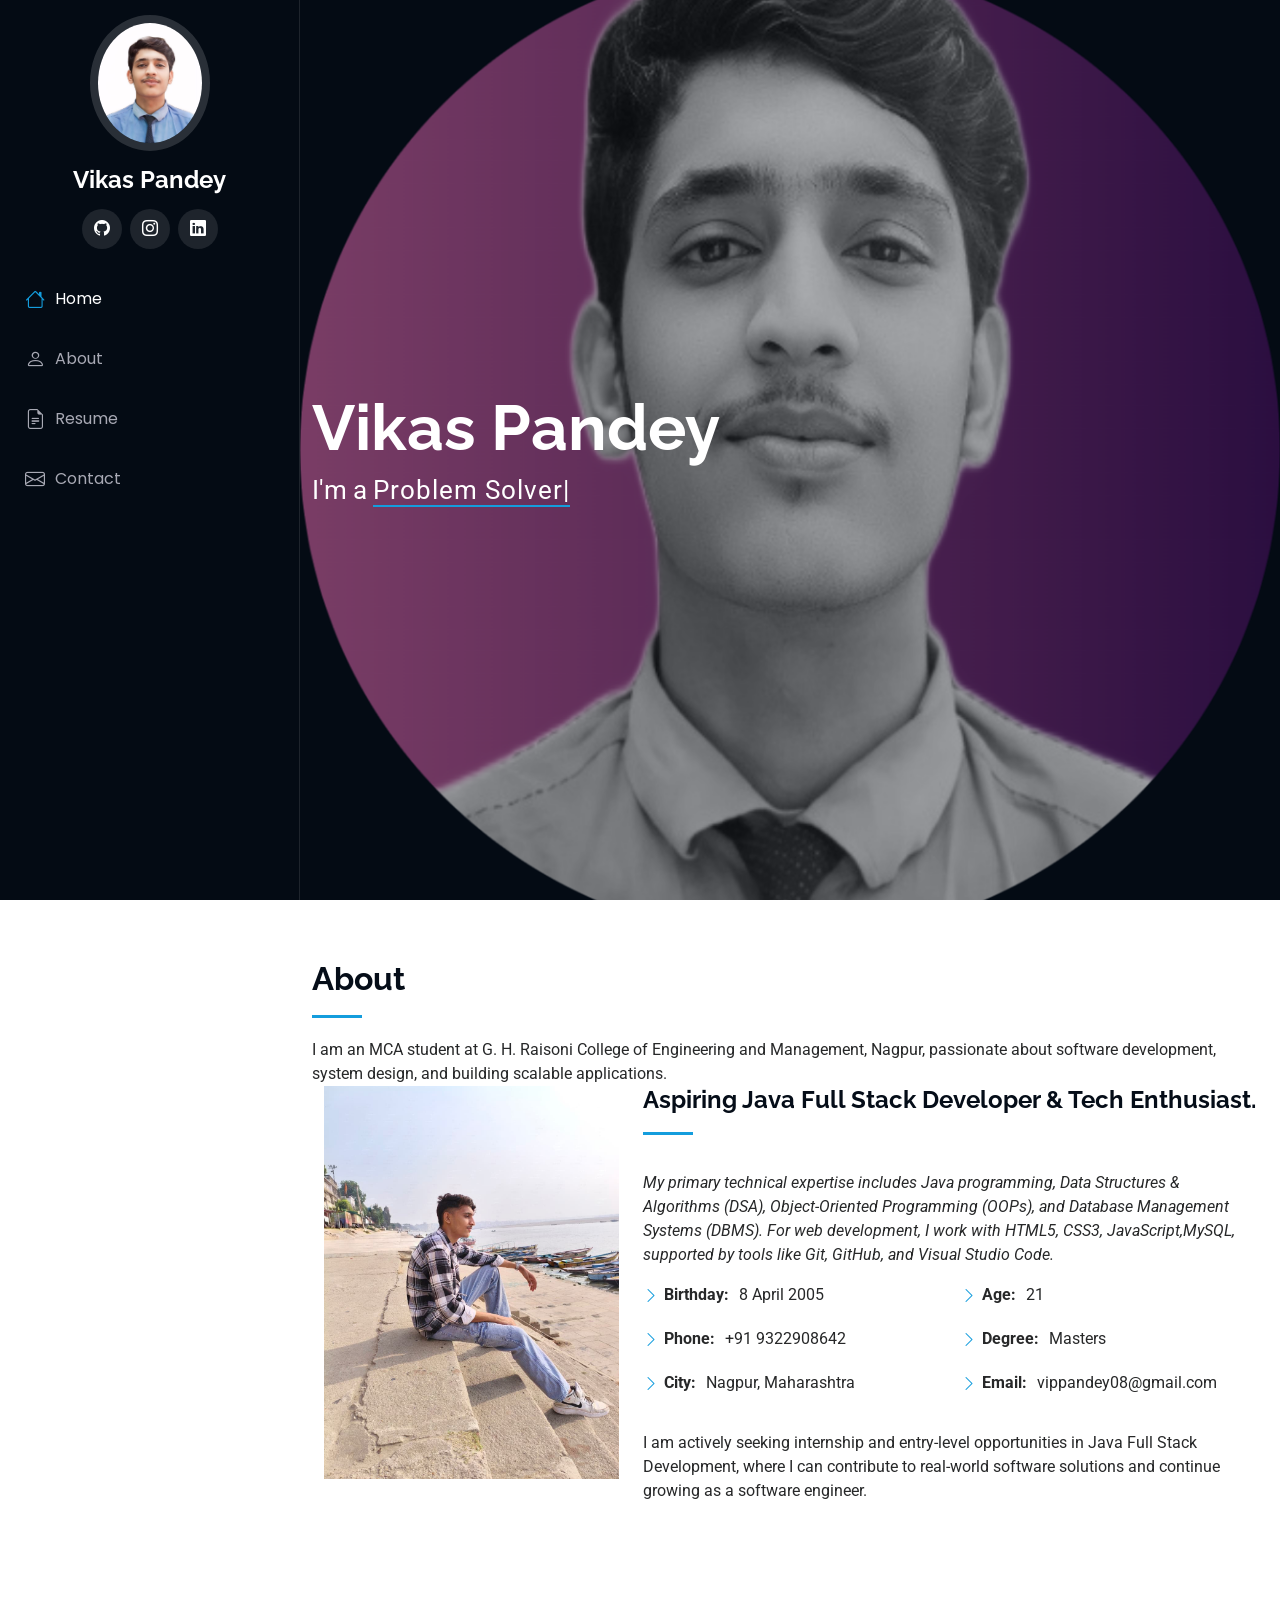
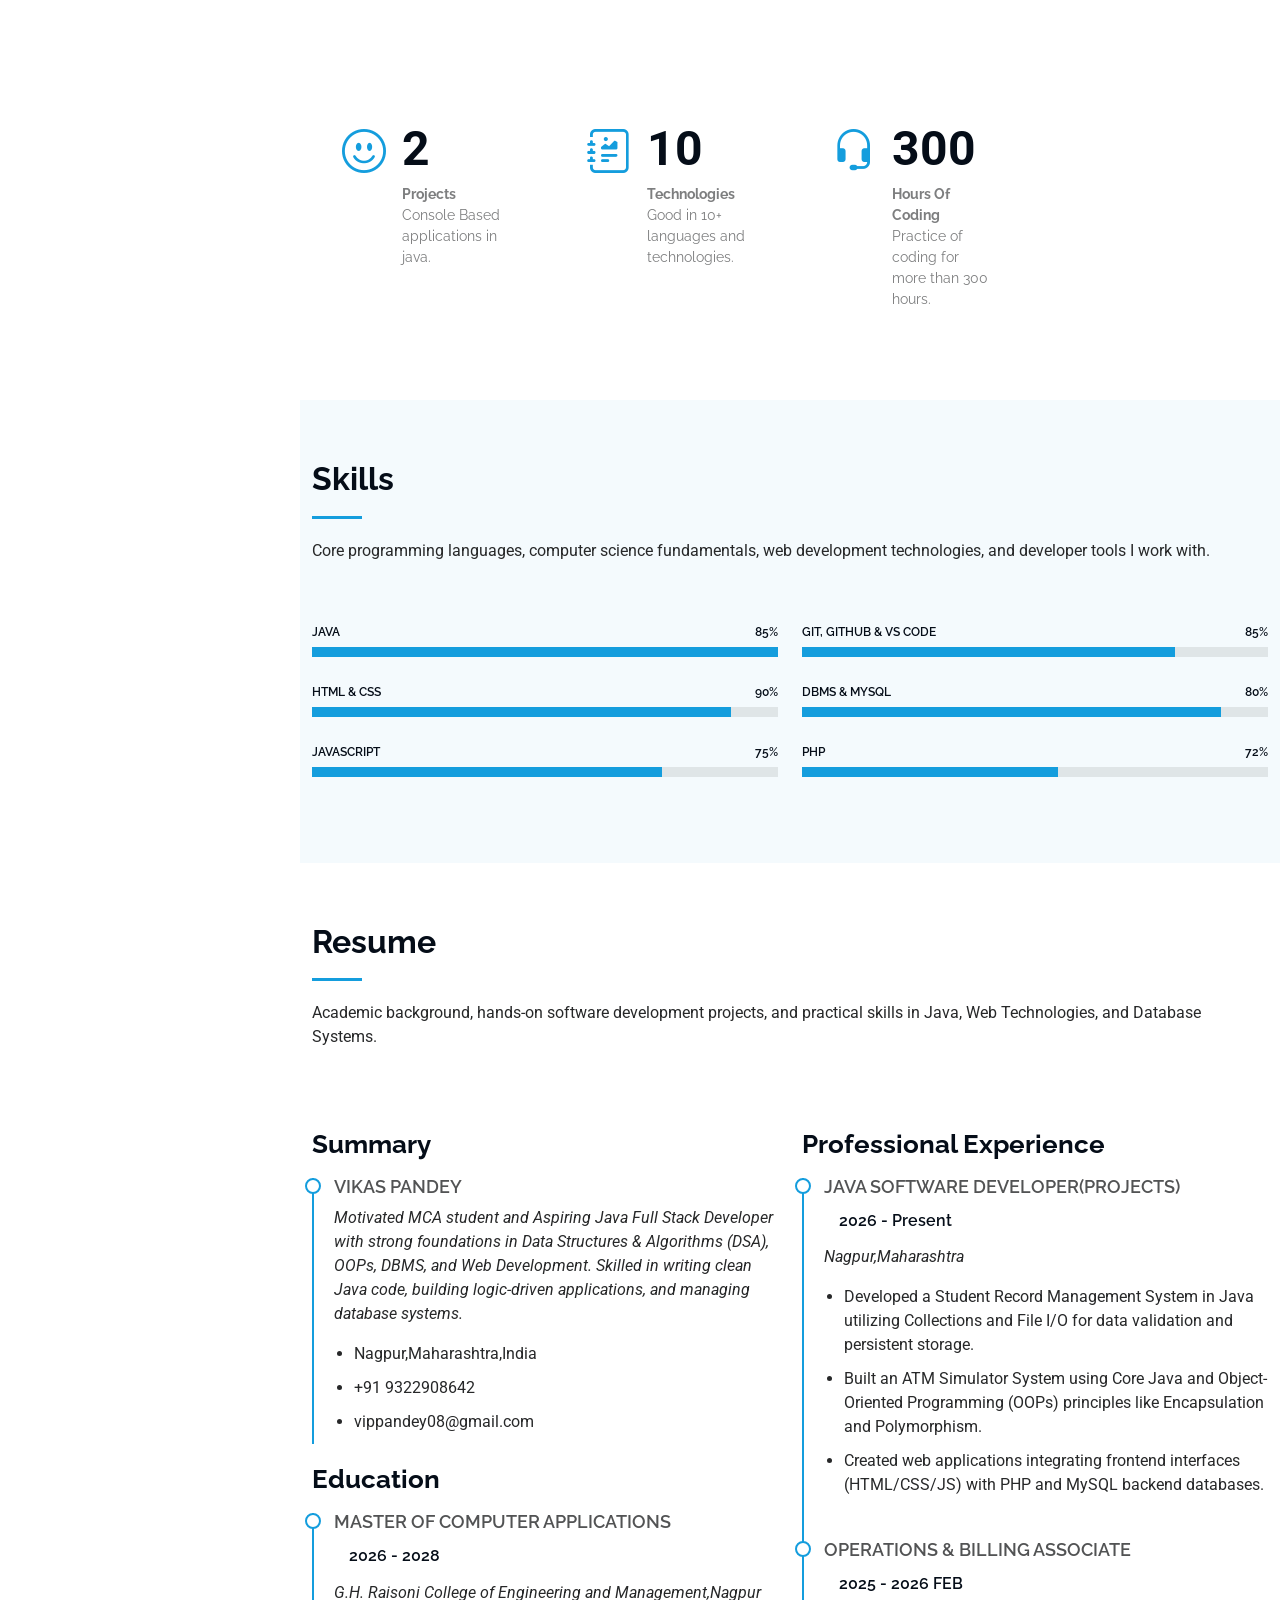
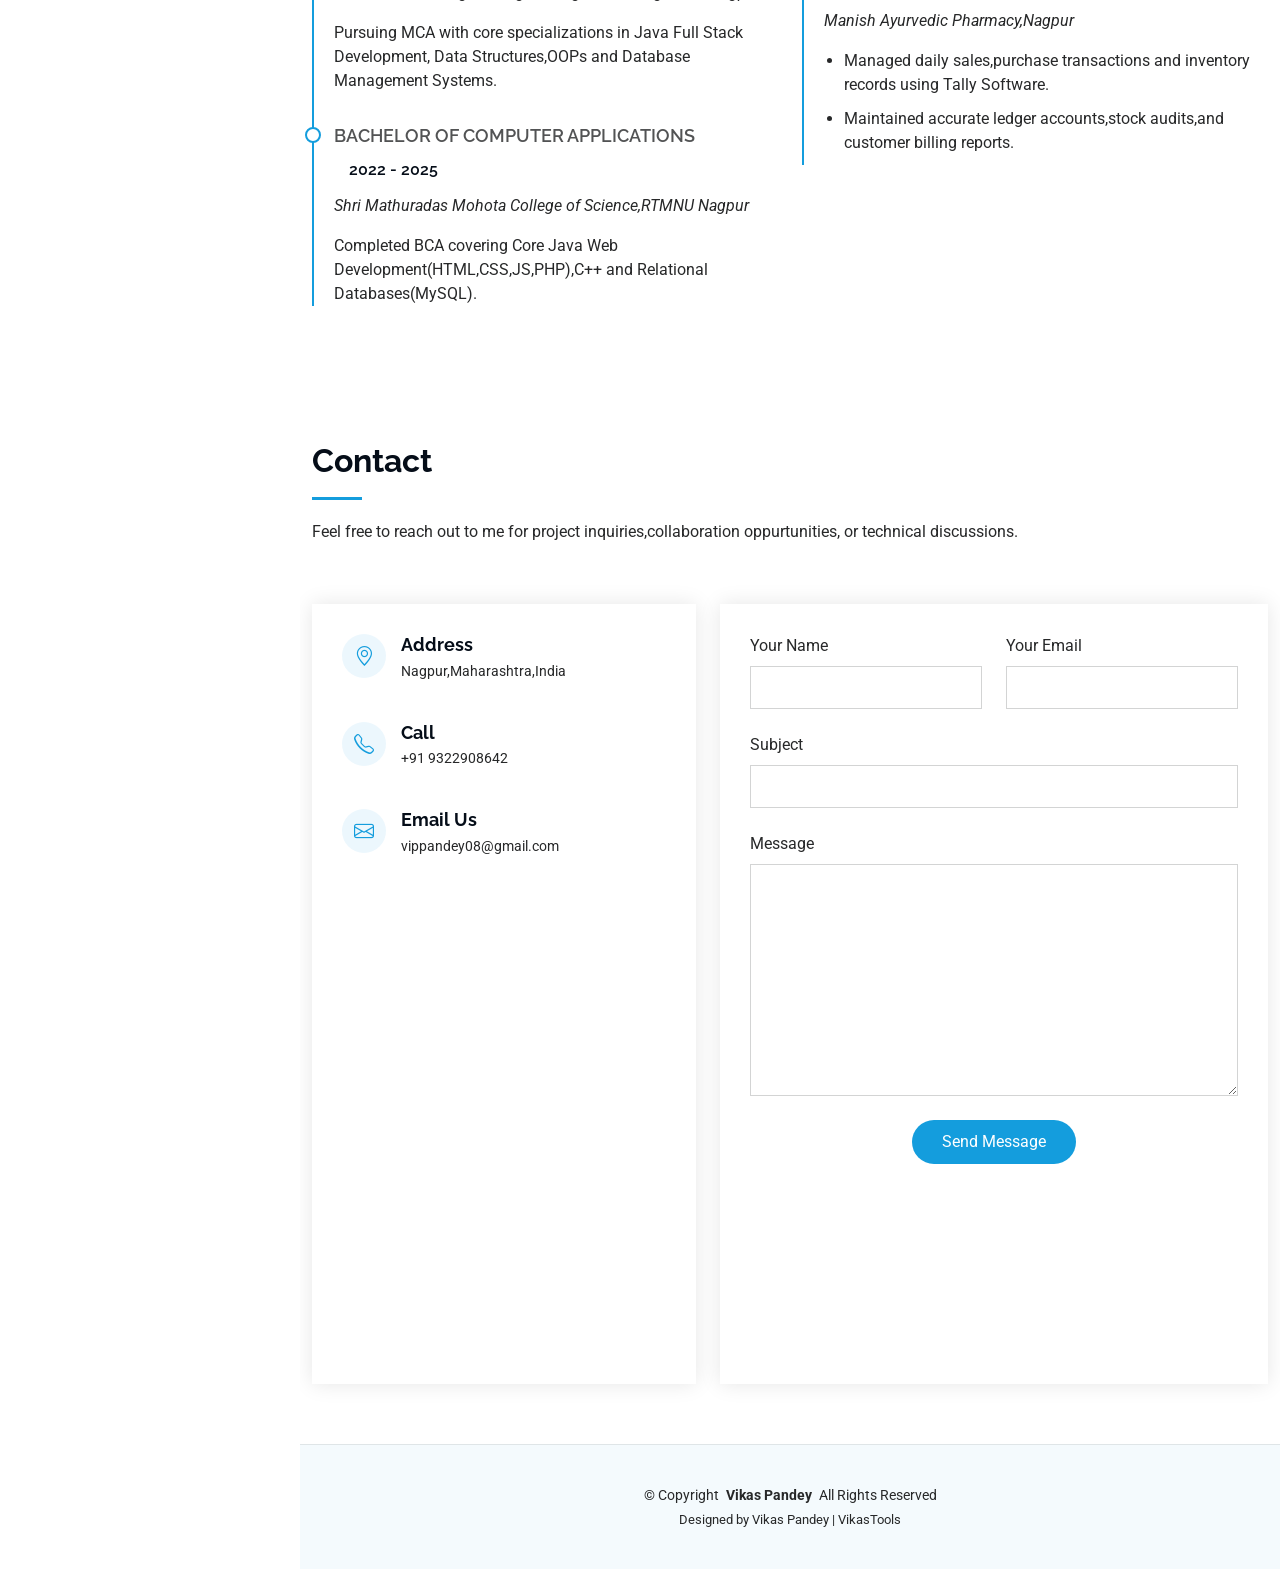
==== commit ce61b507: "Updated portfolio" ====
--- a/index.html
+++ b/index.html
@@ -67,11 +67,11 @@
     <!-- Hero Section -->
     <section id="hero" class="hero section dark-background">
 
-      <img src="assets/img/vikas2.jpeg" alt="" data-aos="fade-in" class="">
+      <img src="assets/img/profile-pic.png" alt="" data-aos="fade-in" class="">
 
       <div class="container" data-aos="fade-up" data-aos-delay="100">
         <h2>Vikas Pandey</h2>
-        <p>I'm a <span class="typed" data-typed-items="MCA Student, Aspiring Java Full Stack Developer">Designer</span><span class="typed-cursor typed-cursor--blink" aria-hidden="true"></span><span class="typed-cursor typed-cursor--blink" aria-hidden="true"></span></p>
+        <p>I'm a <span class="typed" data-typed-items="Problem Solver, Java Full Stack Developer">Designer</span><span class="typed-cursor typed-cursor--blink" aria-hidden="true"></span><span class="typed-cursor typed-cursor--blink" aria-hidden="true"></span></p>
       </div>
 
     </section><!-- /Hero Section -->
@@ -330,7 +330,7 @@
               <div class="info-item d-flex" data-aos="fade-up" data-aos-delay="300">
                 <i class="bi bi-telephone flex-shrink-0"></i>
                 <div>
-                  <h3>Call Us</h3>
+                  <h3>Call</h3>
                   <p>+91 9322908642</p>
                 </div>
               </div><!-- End Info Item -->
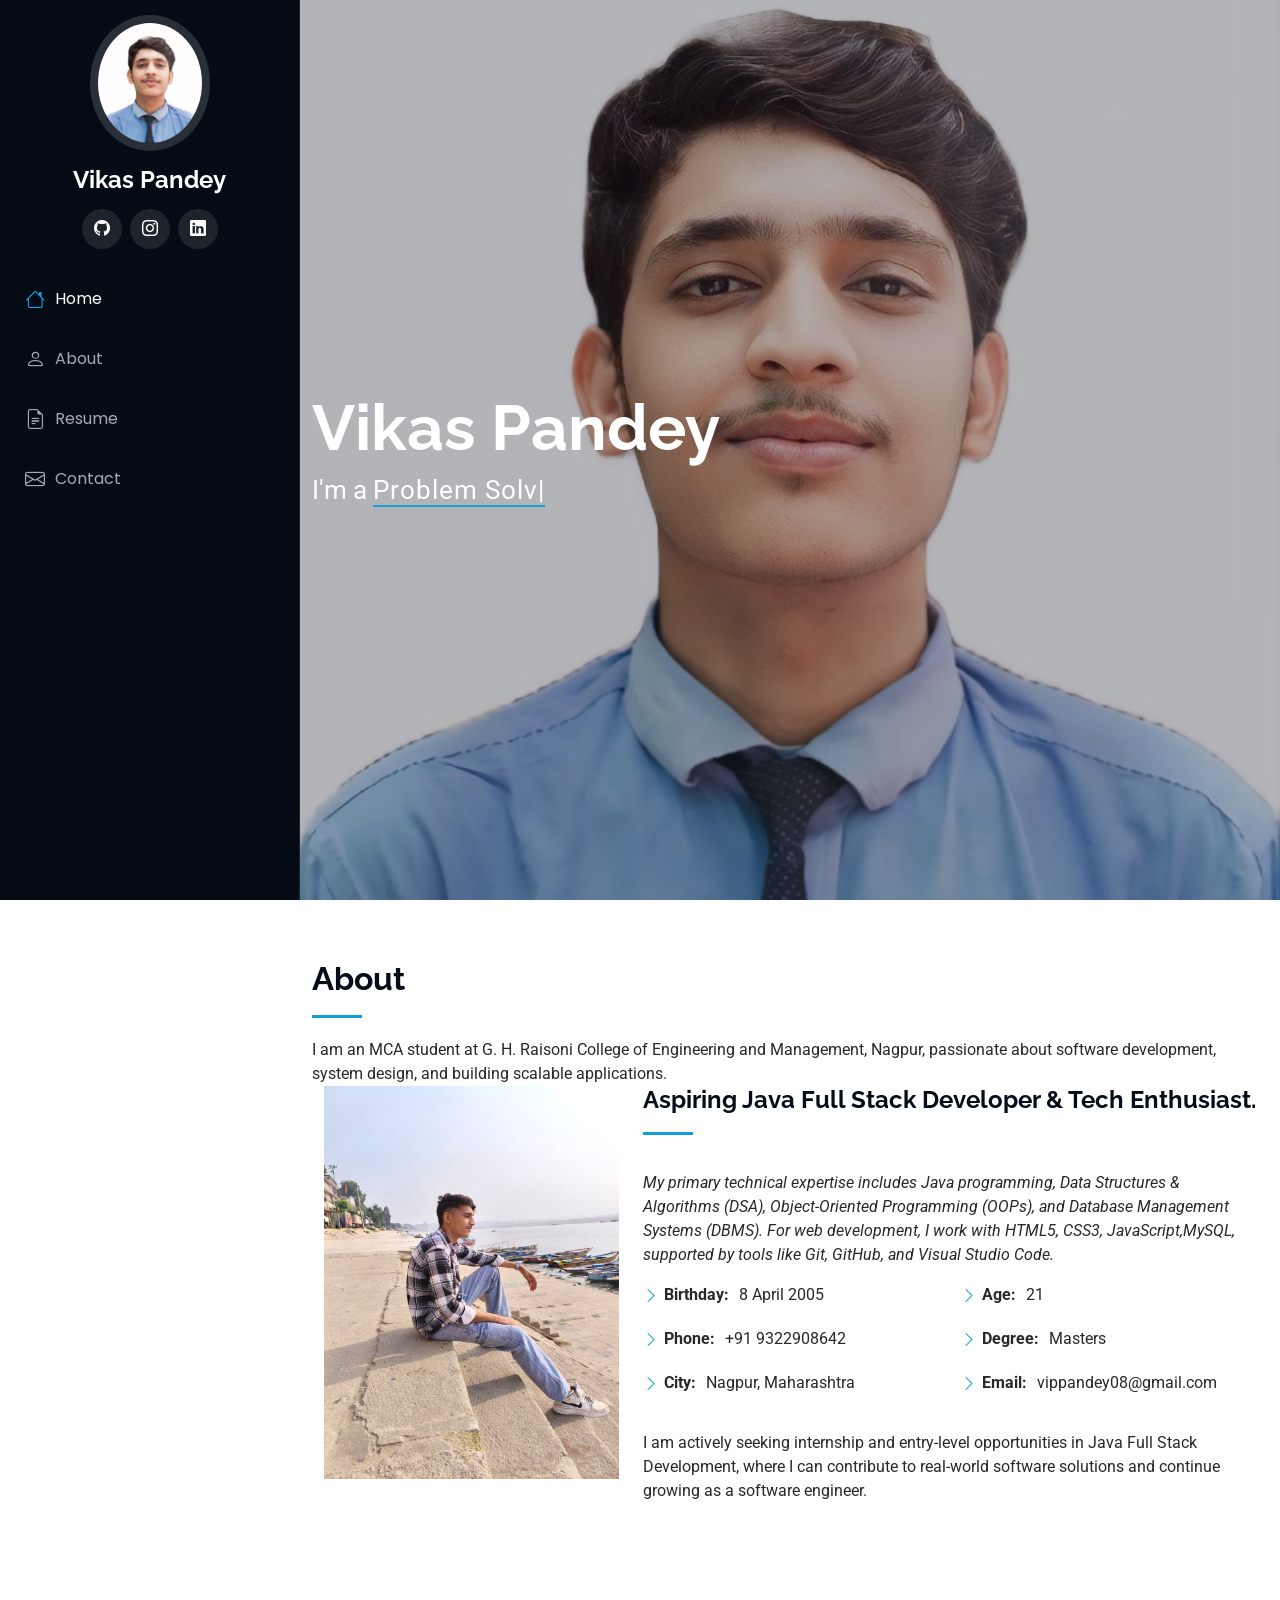
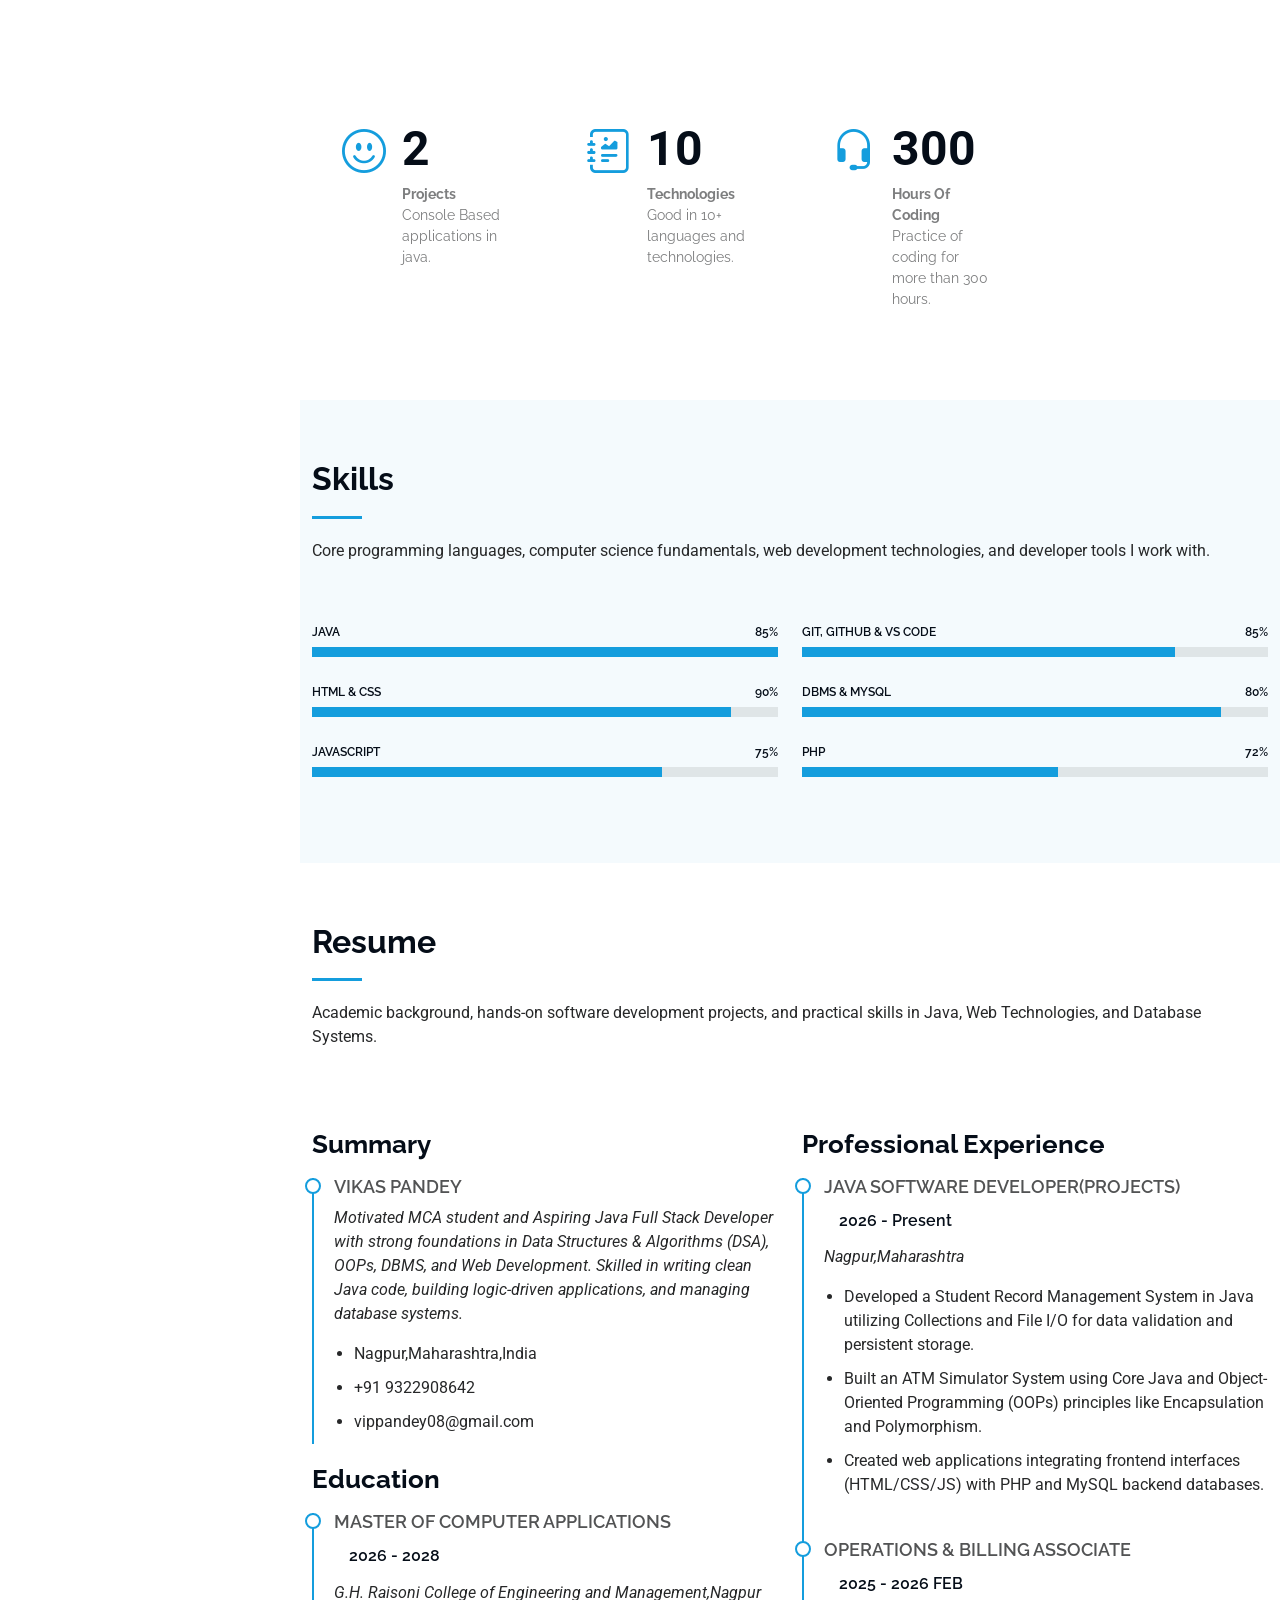
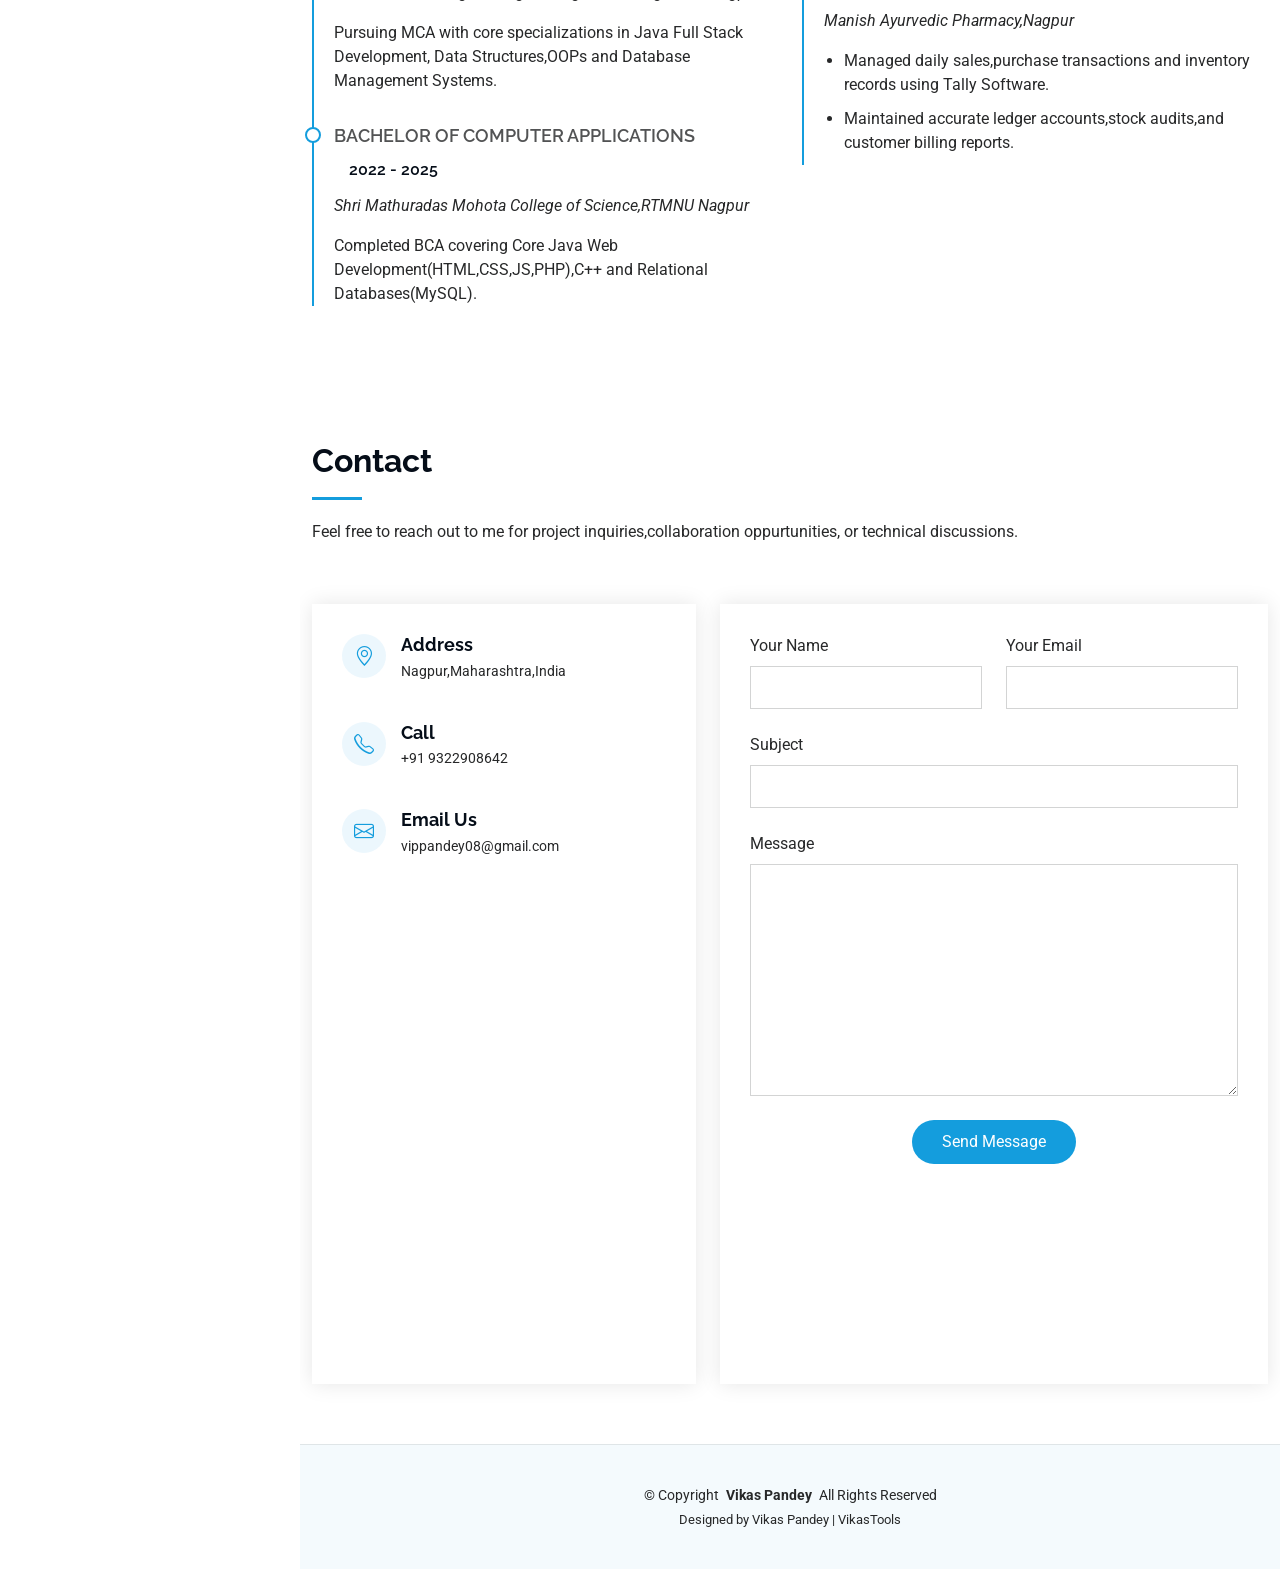
==== commit 35fed0a7: "Updated Portfolio Profile image." ====
--- a/index.html
+++ b/index.html
@@ -67,7 +67,7 @@
     <!-- Hero Section -->
     <section id="hero" class="hero section dark-background">
 
-      <img src="assets/img/profile-pic.png" alt="" data-aos="fade-in" class="">
+      <img src="assets/img/profile.jpeg" alt="" data-aos="fade-in" class="">
 
       <div class="container" data-aos="fade-up" data-aos-delay="100">
         <h2>Vikas Pandey</h2>
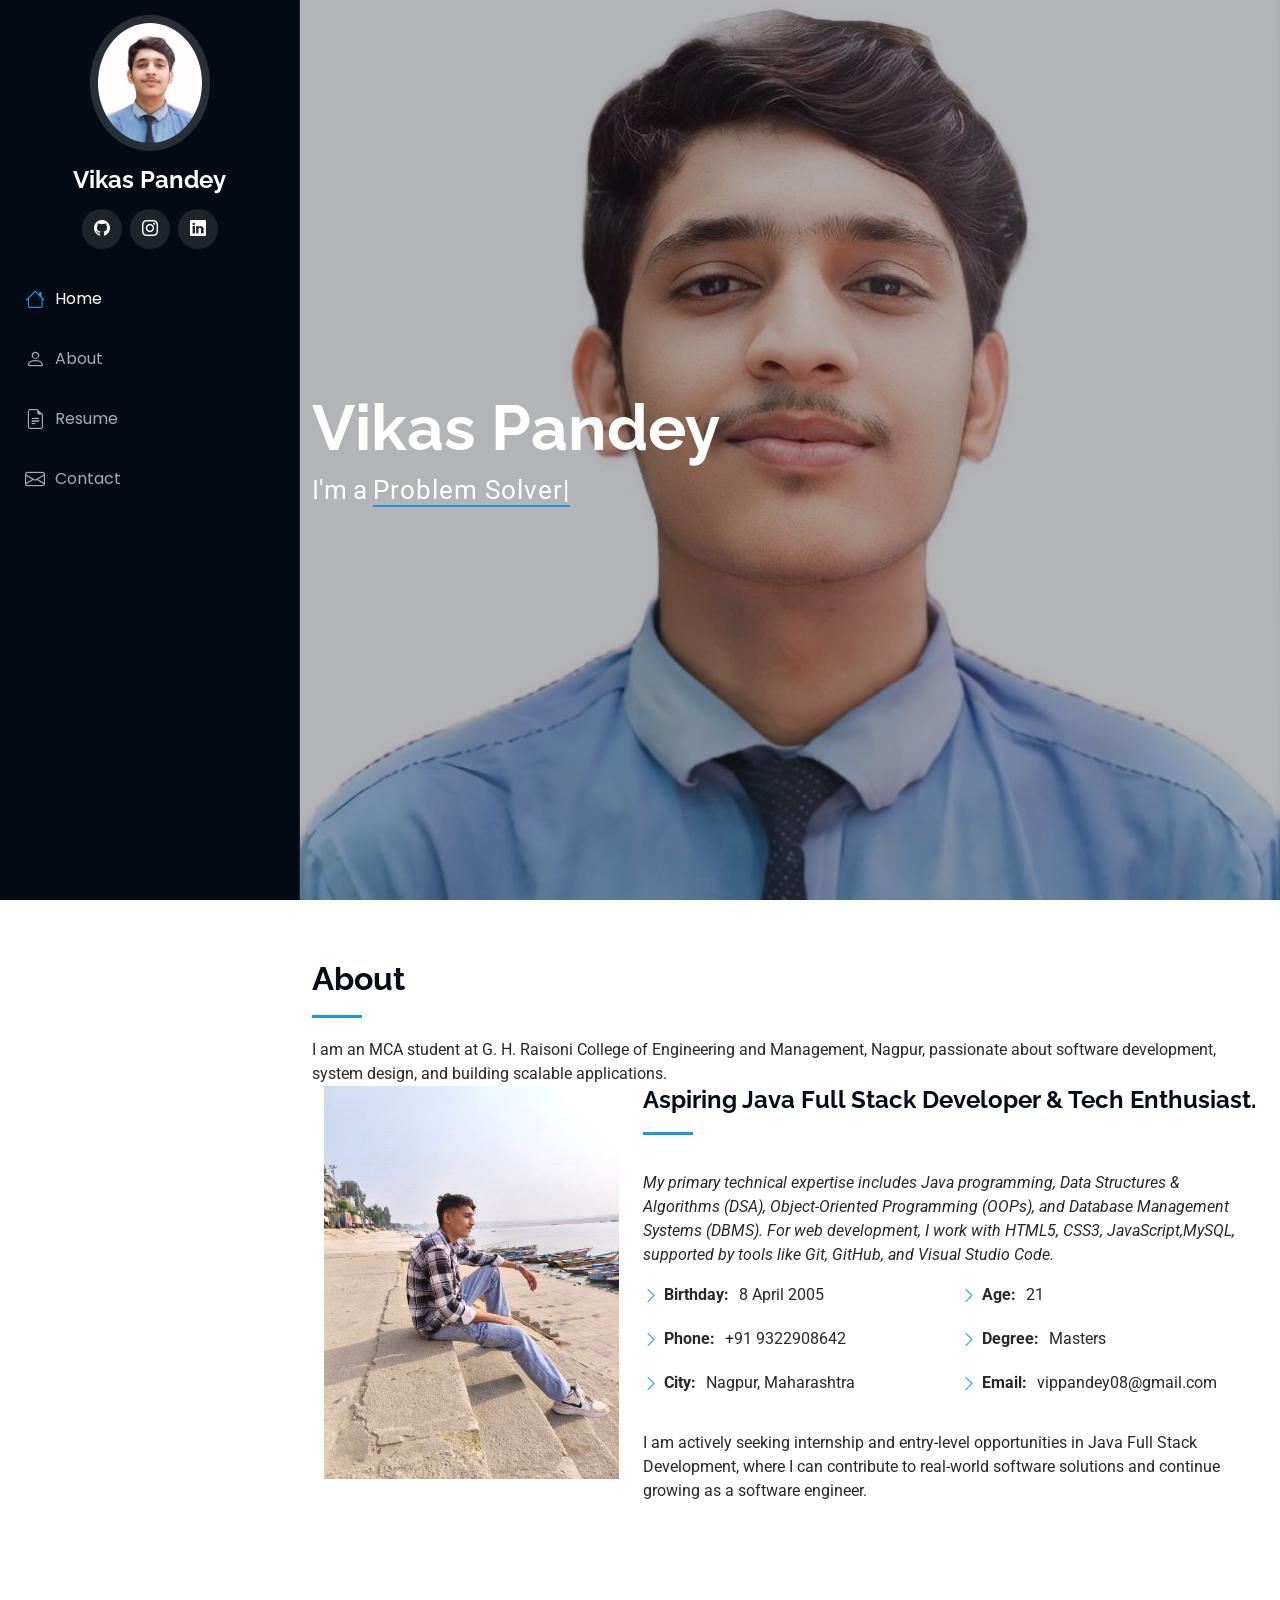
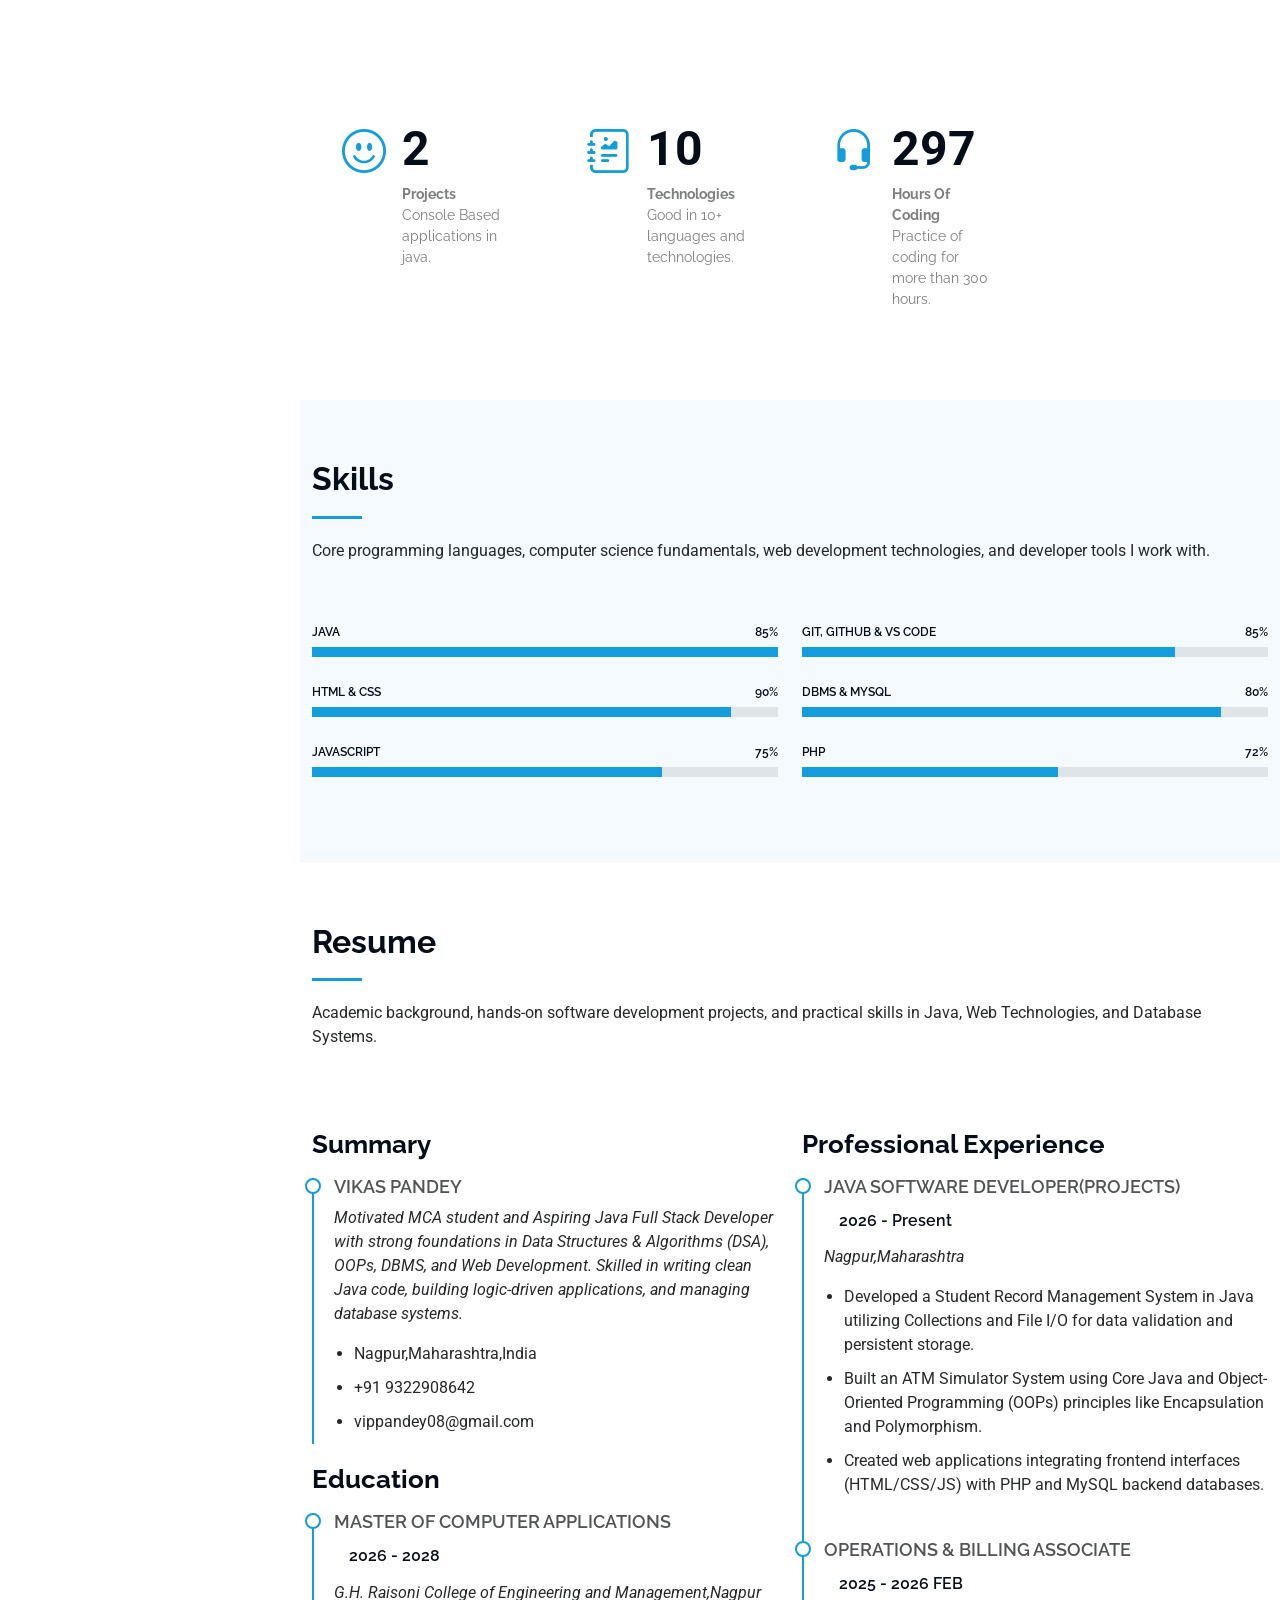
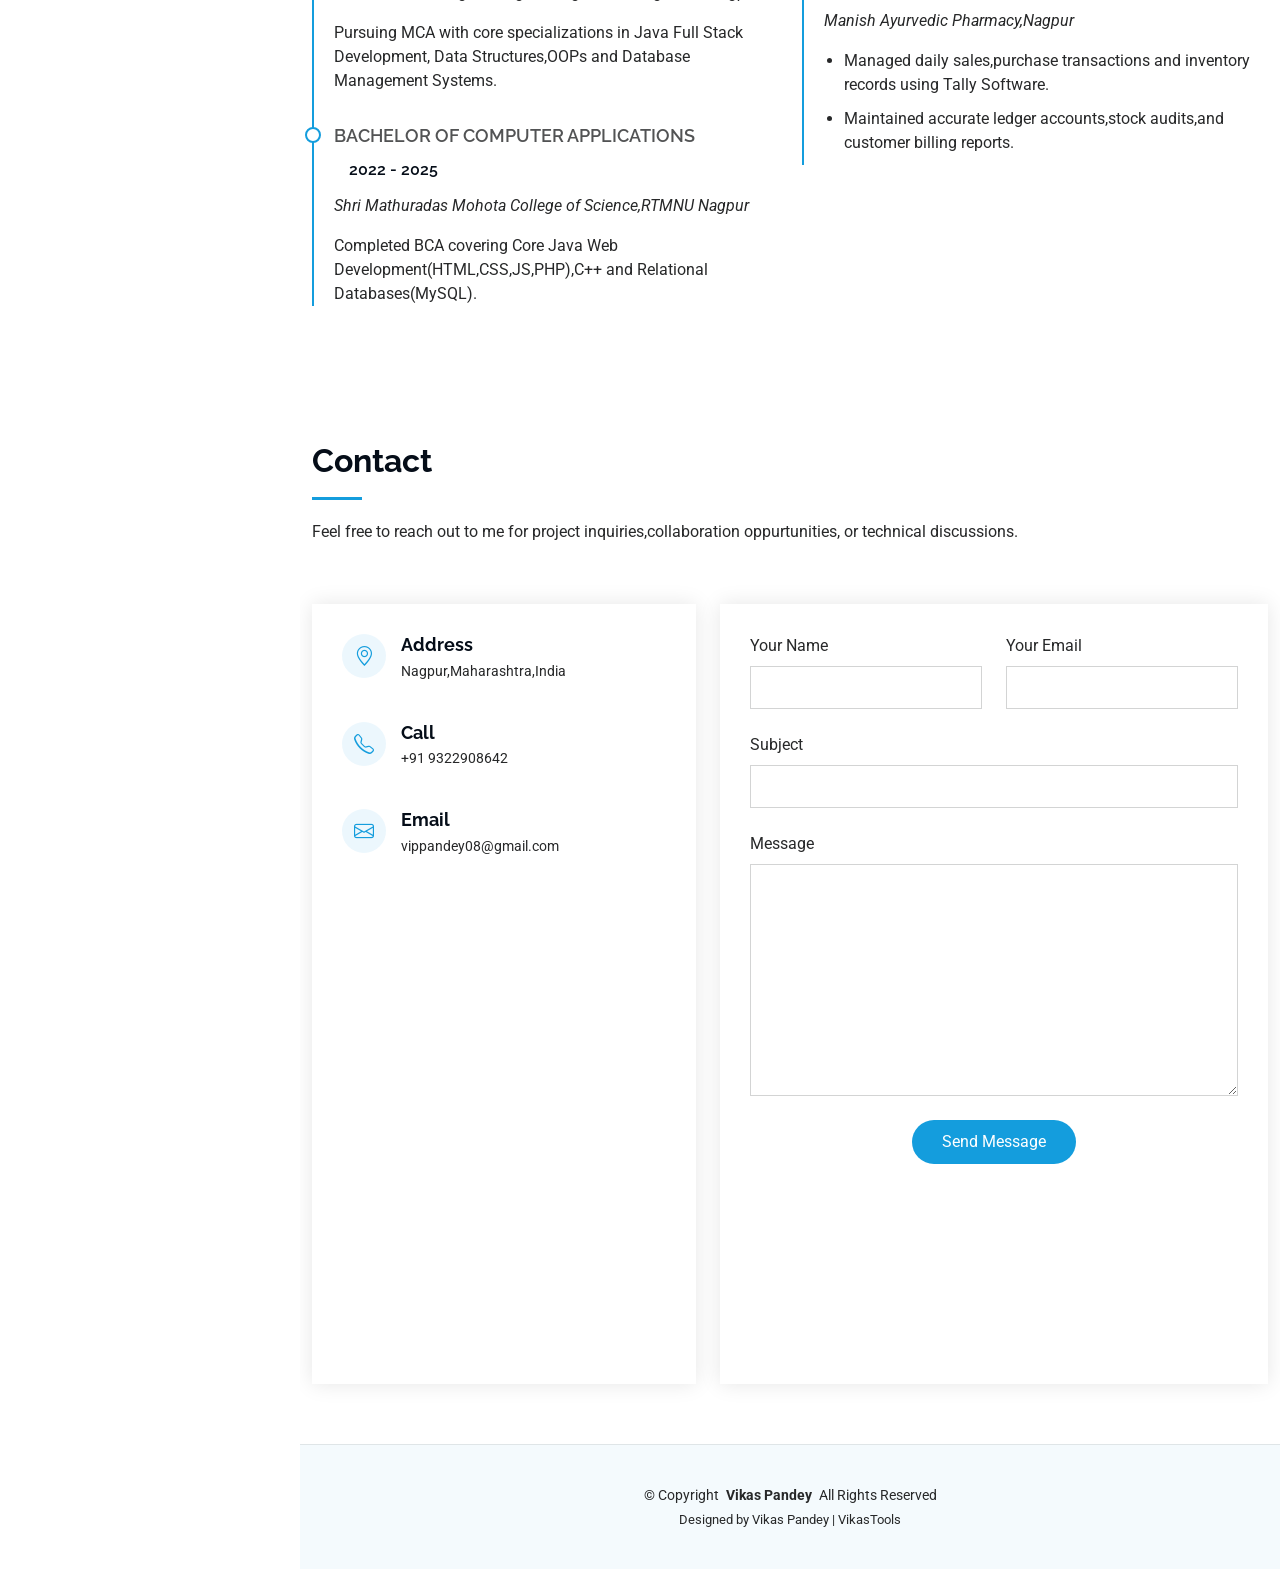
==== commit 2a0bf2ee: "Updated Portfolio Page" ====
--- a/index.html
+++ b/index.html
@@ -338,7 +338,7 @@
               <div class="info-item d-flex" data-aos="fade-up" data-aos-delay="400">
                 <i class="bi bi-envelope flex-shrink-0"></i>
                 <div>
-                  <h3>Email Us</h3>
+                  <h3>Email</h3>
                   <p>vippandey08@gmail.com</p>
                 </div>
               </div><!-- End Info Item -->
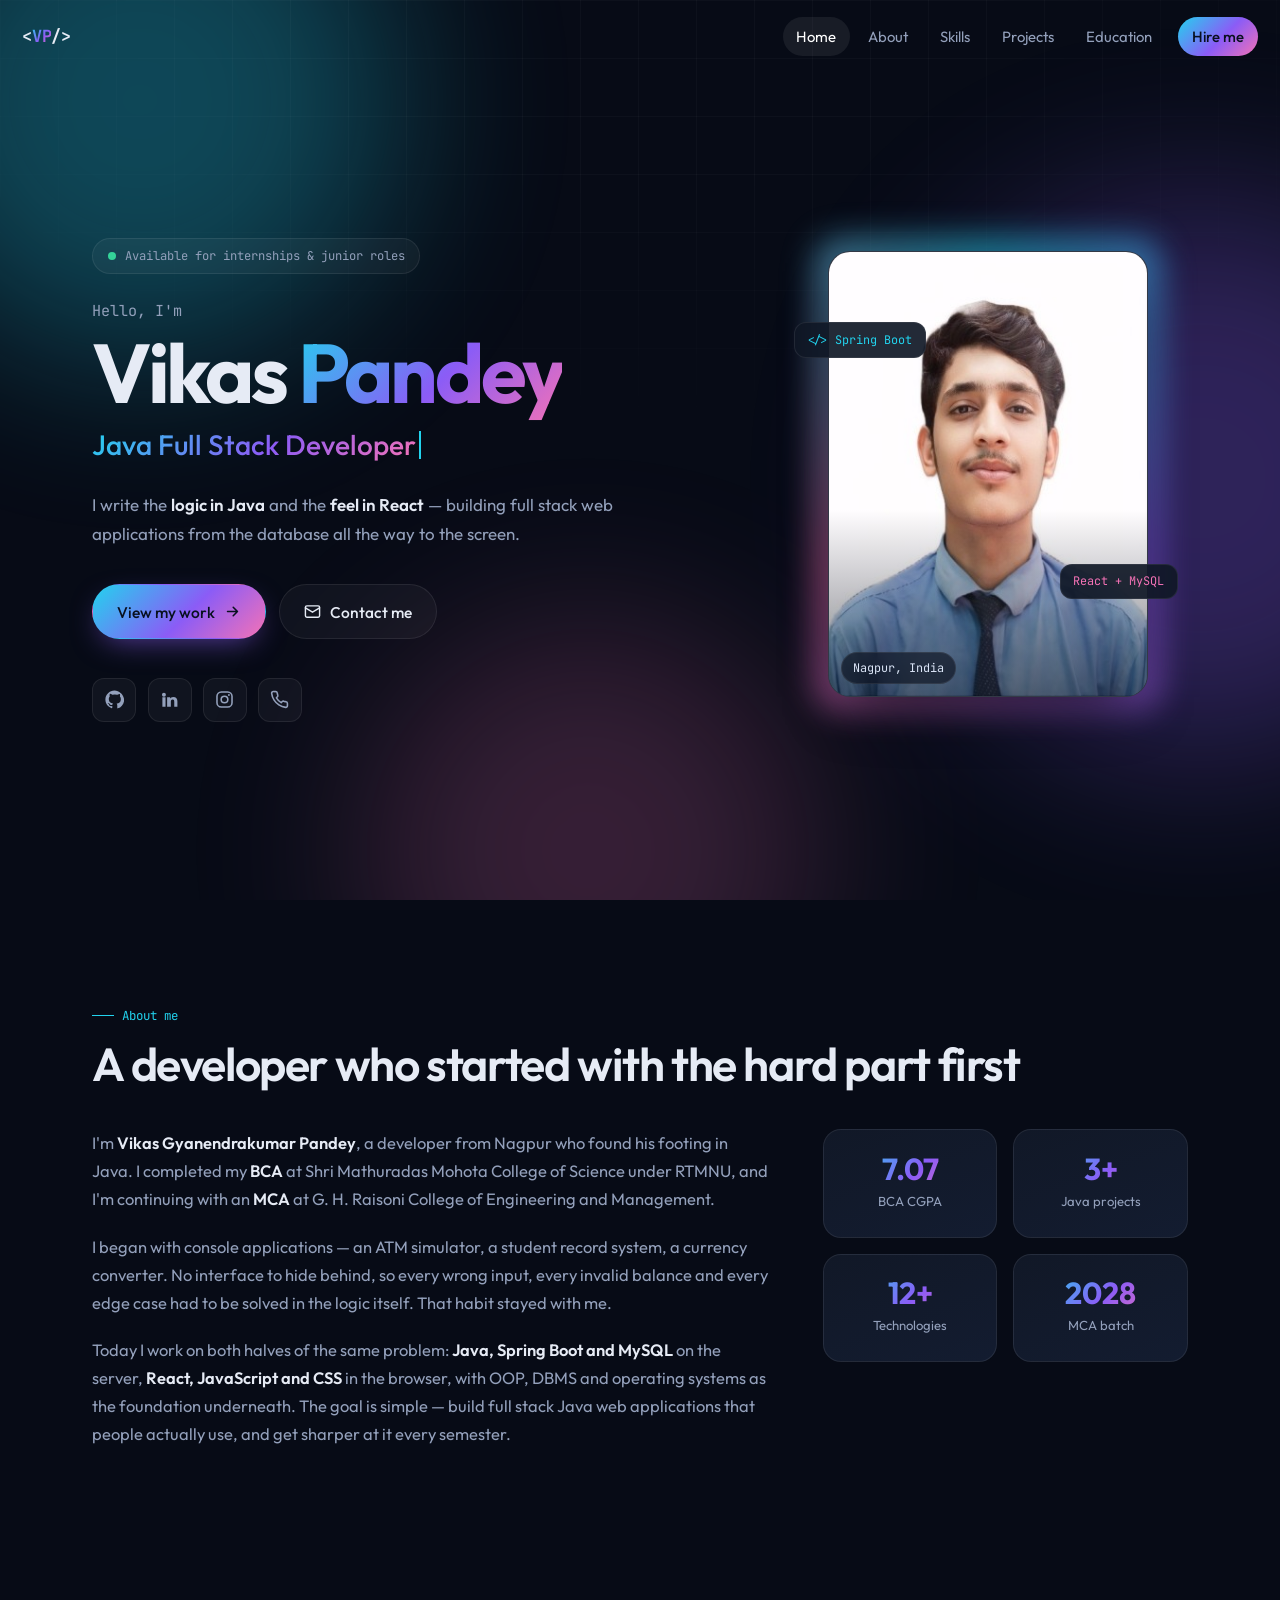
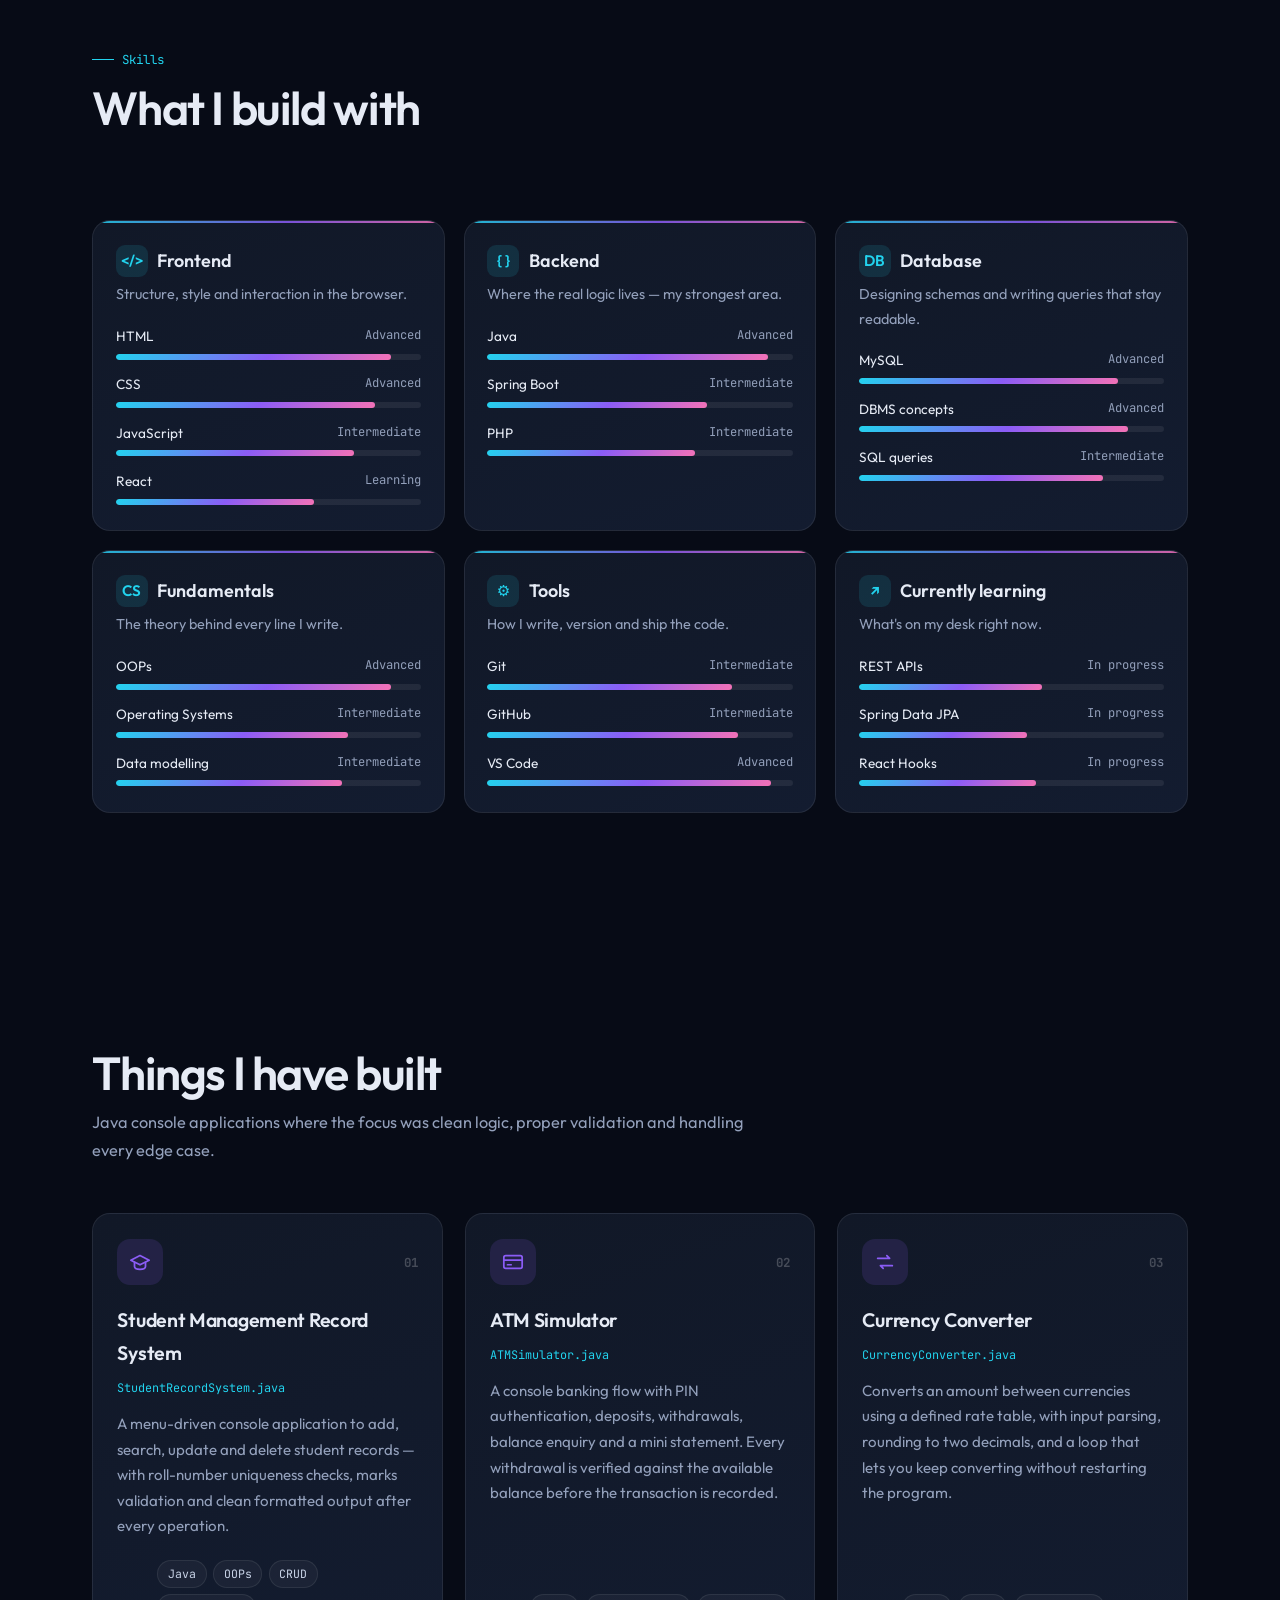
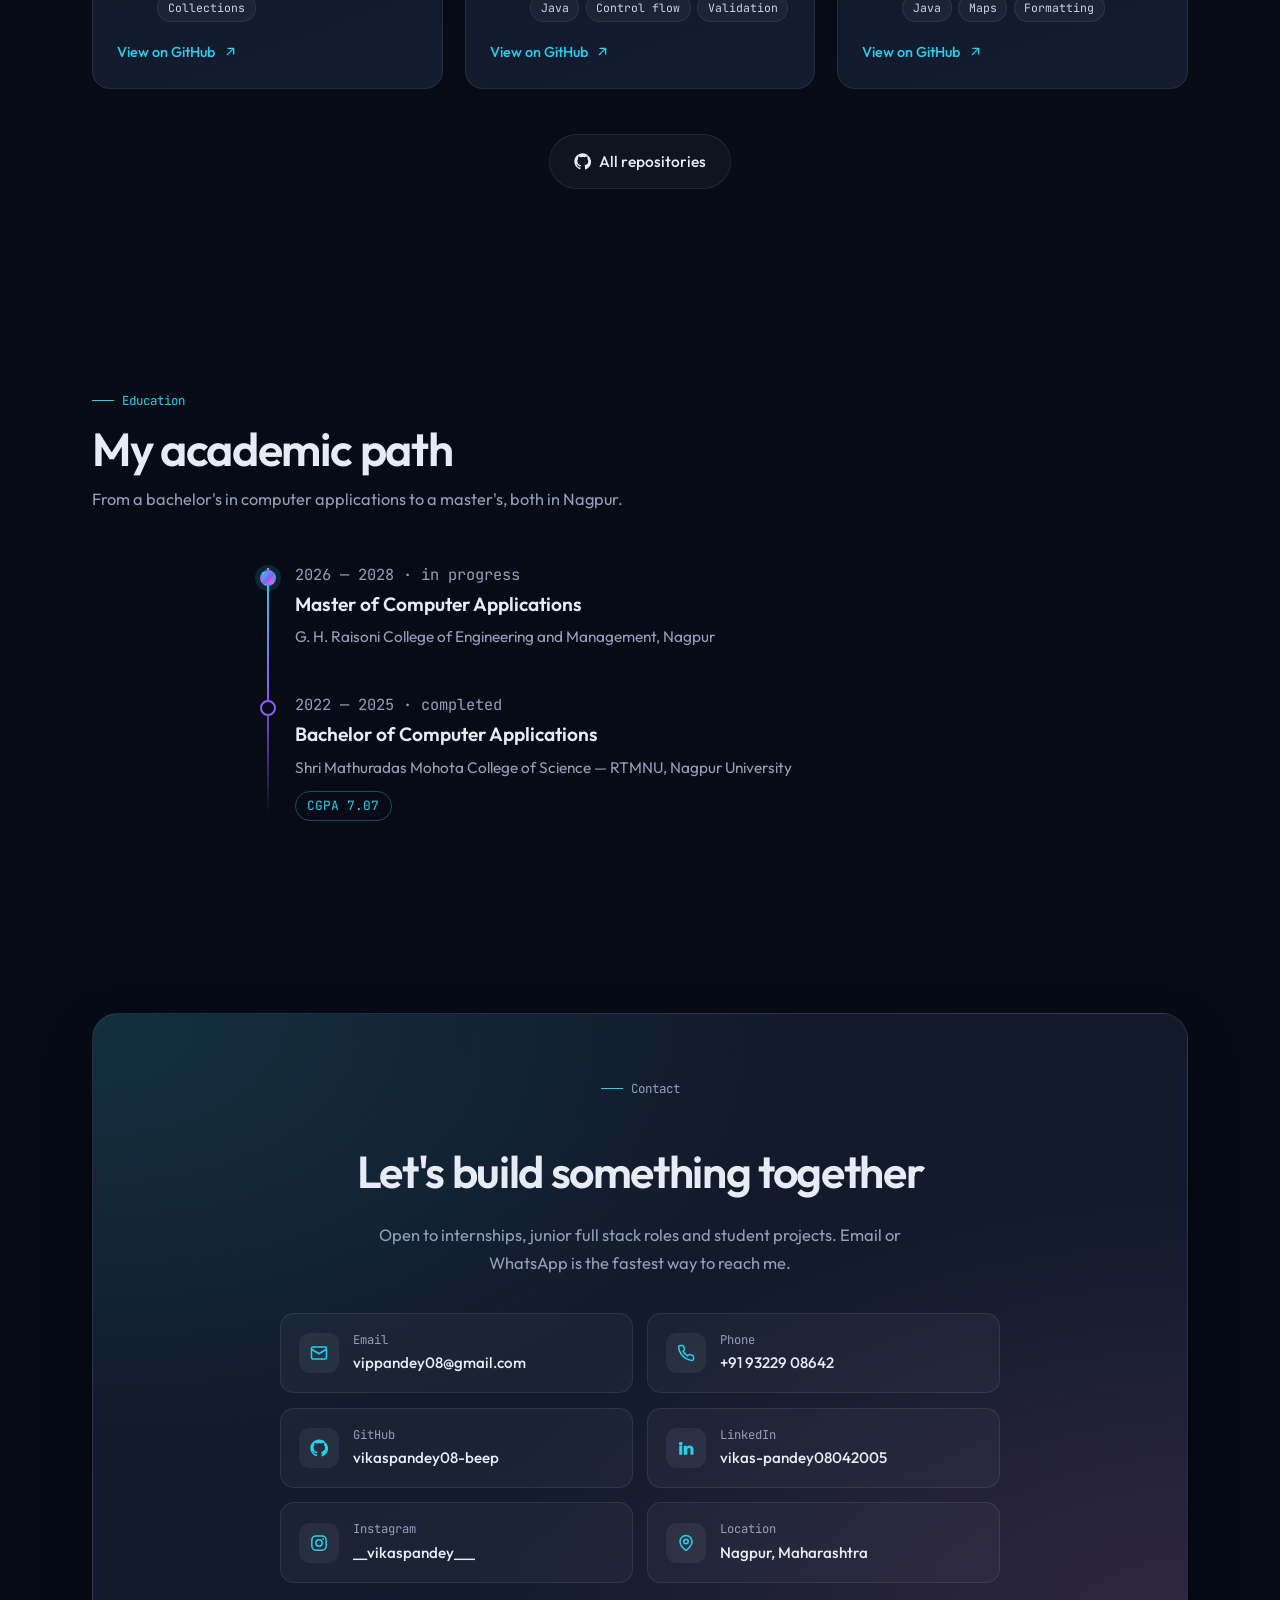
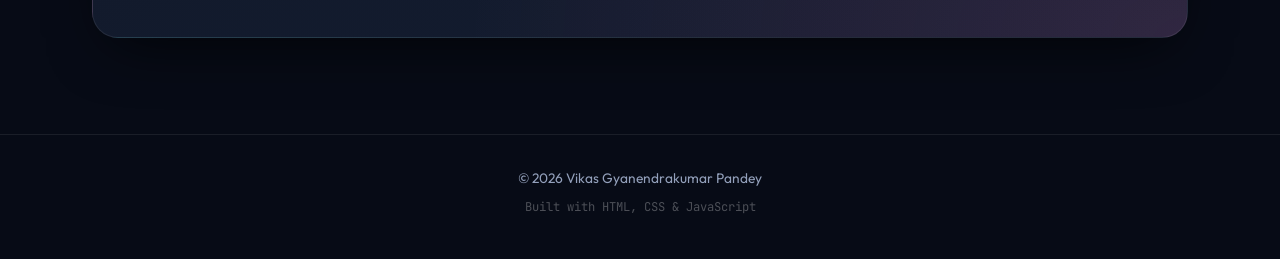
==== commit 46bc5558: "My Portfolio Page" ====
--- a/index.html
+++ b/index.html
@@ -1,430 +1,309 @@
 <!DOCTYPE html>
 <html lang="en">
-
 <head>
-  <meta charset="utf-8">
-  <meta content="width=device-width, initial-scale=1.0" name="viewport">
-  <title>Vikas pandey Resume</title>
-  <meta content="" name="description">
-  <meta content="" name="keywords">
-
-  <!-- Favicons -->
-  <link href="assets/img/favicon.png" rel="icon">
-  <link href="assets/img/apple-touch-icon.png" rel="apple-touch-icon">
-
-  <!-- Fonts -->
-  <link href="https://fonts.googleapis.com" rel="preconnect">
-  <link href="https://fonts.gstatic.com" rel="preconnect" crossorigin>
-  <link href="https://fonts.googleapis.com/css2?family=Roboto:ital,wght@0,100;0,300;0,400;0,500;0,700;0,900;1,100;1,300;1,400;1,500;1,700;1,900&family=Poppins:ital,wght@0,100;0,200;0,300;0,400;0,500;0,600;0,700;0,800;0,900;1,100;1,200;1,300;1,400;1,500;1,600;1,700;1,800;1,900&family=Raleway:ital,wght@0,100;0,200;0,300;0,400;0,500;0,600;0,700;0,800;0,900;1,100;1,200;1,300;1,400;1,500;1,600;1,700;1,800;1,900&display=swap" rel="stylesheet">
-
-  <!-- Vendor CSS Files -->
-  <link href="assets/vendor/bootstrap/css/bootstrap.min.css" rel="stylesheet">
-  <link href="assets/vendor/bootstrap-icons/bootstrap-icons.css" rel="stylesheet">
-  <link href="assets/vendor/aos/aos.css" rel="stylesheet">
-  <link href="assets/vendor/glightbox/css/glightbox.min.css" rel="stylesheet">
-  <link href="assets/vendor/swiper/swiper-bundle.min.css" rel="stylesheet">
-
-  <!-- Main CSS File -->
-  <link href="assets/css/main.css" rel="stylesheet">
-
+<meta charset="utf-8">
+<meta name="viewport" content="width=device-width, initial-scale=1, viewport-fit=cover">
+<title>Vikas Pandey — Java Full Stack Developer</title>
+<meta name="description" content="Portfolio of Vikas Gyanendrakumar Pandey — Java full stack developer from Nagpur. Java, Spring Boot, MySQL, React.">
+<link rel="preconnect" href="https://fonts.googleapis.com">
+<link rel="preconnect" href="https://fonts.gstatic.com" crossorigin>
+<link href="https://fonts.googleapis.com/css2?family=Outfit:wght@300;400;500;600;700&family=JetBrains+Mono:wght@400;500;700&display=swap" rel="stylesheet">
+<link rel="stylesheet" href="style.css">
 </head>
-
-<body class="index-page">
-
-  <header id="header" class="header dark-background d-flex flex-column">
-    <i class="header-toggle d-xl-none bi bi-list"></i>
-
-    <div class="profile-img">
-      <img src="./assets/img/profile.jpeg" alt="" class="img-fluid rounded-circle">
-    </div>
-
-    <a href="index.html" class="logo d-flex align-items-center justify-content-center">
-      <!-- Uncomment the line below if you also wish to use an image logo -->
-      <!-- <img src="assets/img/logo.png" alt=""> -->
-      <h1 class="sitename">Vikas Pandey</h1>
-    </a>
-
-    <div class="social-links text-center">
-      <a href="https://github.com/vikaspandey08-beep" class="github"><i class="bi bi-github"></i></a>
-      <a href="https://www.instagram.com/__vikaspandey___/" class="instagram"><i class="bi bi-instagram"></i></a>
-      <a href="https://www.linkedin.com/in/vikas-pandey08042005" class="linkedin"><i class="bi bi-linkedin"></i></a>
-    </div>
-
-    <nav id="navmenu" class="navmenu">
-      <ul>
-        <li><a href="#hero" class="active"><i class="bi bi-house navicon"></i>Home</a></li>
-        <li><a href="#about"><i class="bi bi-person navicon"></i> About</a></li>
-        <li><a href="#resume"><i class="bi bi-file-earmark-text navicon"></i> Resume</a></li>
-
-        <li><a href="#contact"><i class="bi bi-envelope navicon"></i> Contact</a></li>
-      </ul>
-    </nav>
-
-  </header>
-
-  <main class="main">
-
-    <!-- Hero Section -->
-    <section id="hero" class="hero section dark-background">
-
-      <img src="assets/img/profile.jpeg" alt="" data-aos="fade-in" class="">
-
-      <div class="container" data-aos="fade-up" data-aos-delay="100">
-        <h2>Vikas Pandey</h2>
-        <p>I'm a <span class="typed" data-typed-items="Problem Solver, Java Full Stack Developer">Designer</span><span class="typed-cursor typed-cursor--blink" aria-hidden="true"></span><span class="typed-cursor typed-cursor--blink" aria-hidden="true"></span></p>
-      </div>
-
-    </section><!-- /Hero Section -->
-
-    <!-- About Section -->
-    <section id="about" class="about section">
-
-      <!-- Section Title -->
-      <div class="container section-title" data-aos="fade-up">
-        <h2>About</h2>
-        <p>I am an MCA student at G. H. Raisoni College of Engineering and Management, Nagpur, passionate about software development, system design, and building scalable applications.</p>
-
-      <div class="container" data-aos="fade-up" data-aos-delay="100">
-
-        <div class="row gy-4 justify-content-center">
-          <div class="col-lg-4">
-            <img src="assets/img/vikas-photo.jpeg" class="img-fluid" alt="">
-          </div>
-          <div class="col-lg-8 content">
-            <h2>Aspiring Java Full Stack Developer &amp; Tech Enthusiast.</h2>
-            <p class="fst-italic py-3">
-              My primary technical expertise includes Java programming, Data Structures & Algorithms (DSA), Object-Oriented Programming (OOPs), and Database Management Systems (DBMS). For web development, I work with HTML5, CSS3, JavaScript,MySQL, supported by tools like Git, GitHub, and Visual Studio Code.</p>
-            <div class="row">
-              <div class="col-lg-6">
-                <ul>
-                  <li><i class="bi bi-chevron-right"></i> <strong>Birthday:</strong> <span>8 April 2005</span></li>
-                  <li><i class="bi bi-chevron-right"></i> <strong>Phone:</strong> <span>+91 9322908642</span></li>
-                  <li><i class="bi bi-chevron-right"></i> <strong>City:</strong> <span>Nagpur, Maharashtra</span></li>
-                </ul>
-              </div>
-              <div class="col-lg-6">
-                <ul>
-                  <li><i class="bi bi-chevron-right"></i> <strong>Age:</strong> <span>21</span></li>
-                  <li><i class="bi bi-chevron-right"></i> <strong>Degree:</strong> <span>Masters</span></li>
-                  <li><i class="bi bi-chevron-right"></i> <strong>Email:</strong> <span>vippandey08@gmail.com</span></li>
-                </ul>
-              </div>
-            </div>
-            <p class="py-3">
-             I am actively seeking internship and entry-level opportunities in Java Full Stack Development, where I can contribute to real-world software solutions and continue growing as a software engineer.
-            </p>
-          </div>
-        </div>
-
-      </div>
-
-    </section><!-- /About Section -->
-
-    <!-- Stats Section -->
-    <section id="stats" class="stats section">
-
-      <div class="container" data-aos="fade-up" data-aos-delay="100">
-
-        <div class="row gy-4">
-
-          <div class="col-lg-3 col-md-6">
-            <div class="stats-item">
-              <i class="bi bi-emoji-smile"></i>
-              <span data-purecounter-start="0" data-purecounter-end="2" data-purecounter-duration="1" class="purecounter"></span>
-              <p><strong>Projects</strong> <span>Console Based applications in java.</span></p>
-            </div>
-        </div>  <!-- End Stats Item -->
-
-          <div class="col-lg-3 col-md-6">
-            <div class="stats-item">
-              <i class="bi bi-journal-richtext"></i>
-              <span data-purecounter-start="0" data-purecounter-end="10" data-purecounter-duration="1" class="purecounter"></span>
-              <p><strong>Technologies</strong> <span>Good in 10+ languages and technologies.</span></p>
-            </div>
-          </div><!-- End Stats Item -->
-
-          <div class="col-lg-3 col-md-6">
-            <div class="stats-item">
-              <i class="bi bi-headset"></i>
-              <span data-purecounter-start="0" data-purecounter-end="300" data-purecounter-duration="1" class="purecounter"></span>
-              <p><strong>Hours Of Coding</strong> <span>Practice of coding for more than 300 hours.</span></p>
-            </div>
-          </div><!-- End Stats Item -->
-
-          </div><!-- End Stats Item -->
-
-        </div>
-
-      </div>
-
-    </section><!-- /Stats Section -->
-
-    <!-- Skills Section -->
-    <section id="skills" class="skills section light-background">
-
-      <!-- Section Title -->
-      <div class="container section-title" data-aos="fade-up">
-        <h2>Skills</h2>
-        <p>Core programming languages, computer science fundamentals, web development technologies, and developer tools I work with.</p>
-      </div><!-- End Section Title -->
-
-      <div class="container" data-aos="fade-up" data-aos-delay="100">
-
-        <div class="row skills-content skills-animation">
-
-          <div class="col-lg-6">
-
-            <div class="progress">
-              <span class="skill"><span>JAVA</span> <i class="val">85%</i></span>
-              <div class="progress-bar-wrap">
-                <div class="progress-bar" role="progressbar" aria-valuenow="100" aria-valuemin="0" aria-valuemax="100"></div>
-              </div>
-            </div><!-- End Skills Item -->
-
-            <div class="progress">
-              <span class="skill"><span>HTML & CSS</span> <i class="val">90%</i></span>
-              <div class="progress-bar-wrap">
-                <div class="progress-bar" role="progressbar" aria-valuenow="90" aria-valuemin="0" aria-valuemax="100"></div>
-              </div>
-            </div><!-- End Skills Item -->
-
-            <div class="progress">
-              <span class="skill"><span>JavaScript</span> <i class="val">75%</i></span>
-              <div class="progress-bar-wrap">
-                <div class="progress-bar" role="progressbar" aria-valuenow="75" aria-valuemin="0" aria-valuemax="100"></div>
-              </div>
-            </div><!-- End Skills Item -->
-
-          </div>
-
-          <div class="col-lg-6">
-
-            <div class="progress">
-              <span class="skill"><span>GIT, GITHUB & Vs Code</span> <i class="val">85%</i></span>
-              <div class="progress-bar-wrap">
-                <div class="progress-bar" role="progressbar" aria-valuenow="80" aria-valuemin="0" aria-valuemax="100"></div>
-              </div>
-            </div><!-- End Skills Item -->
-
-            <div class="progress">
-              <span class="skill"><span>DBMS & MySQL</span> <i class="val">80%</i></span>
-              <div class="progress-bar-wrap">
-                <div class="progress-bar" role="progressbar" aria-valuenow="90" aria-valuemin="0" aria-valuemax="100"></div>
-              </div>
-            </div><!-- End Skills Item -->
-
-            <div class="progress">
-              <span class="skill"><span>PHP</span> <i class="val">72%</i></span>
-              <div class="progress-bar-wrap">
-                <div class="progress-bar" role="progressbar" aria-valuenow="55" aria-valuemin="0" aria-valuemax="100"></div>
-              </div>
-            </div><!-- End Skills Item -->
-
-          </div>
-
-        </div>
-
-      </div>
-
-    </section><!-- /Skills Section -->
-
-    <!-- Resume Section -->
-    <section id="resume" class="resume section">
-
-      <!-- Section Title -->
-      <div class="container section-title" data-aos="fade-up">
-        <h2>Resume</h2>
-        <p>Academic background, hands-on software development projects, and practical skills in Java, Web Technologies, and Database Systems.</p>
-      </div><!-- End Section Title -->
-
-      <div class="container">
-
-        <div class="row">
-
-          <div class="col-lg-6" data-aos="fade-up" data-aos-delay="100">
-            <h3 class="resume-title">Summary</h3>
-
-            <div class="resume-item pb-0">
-              <h4>Vikas Pandey</h4>
-              <p><em>Motivated MCA student and Aspiring Java Full Stack Developer with strong foundations in Data Structures & Algorithms (DSA), OOPs, DBMS, and Web Development. Skilled in writing clean Java code, building logic-driven applications, and managing database systems.</em></p>
-              <ul>
-                <li>Nagpur,Maharashtra,India</li>
-                <li>+91 9322908642</li>
-                <li>vippandey08@gmail.com</li>
-              </ul>
-            </div><!-- Edn Resume Item -->
-
-            <h3 class="resume-title">Education</h3>
-            <div class="resume-item">
-              <h4>Master of Computer Applications</h4>
-              <h5>2026 - 2028</h5>
-              <p><em>G.H. Raisoni College of Engineering and Management,Nagpur</em></p>
-              <p>Pursuing MCA with core specializations in Java Full Stack Development, Data Structures,OOPs and Database Management Systems.</p>
-            </div><!-- Edn Resume Item -->
-
-            <div class="resume-item">
-              <h4>Bachelor of Computer Applications</h4>
-              <h5>2022 - 2025</h5>
-              <p><em>Shri Mathuradas Mohota College of Science,RTMNU Nagpur</em></p>
-              <p>Completed BCA covering Core Java Web Development(HTML,CSS,JS,PHP),C++ and Relational Databases(MySQL).</p>
-            </div><!-- Edn Resume Item -->
-
-          </div>
-
-          <div class="col-lg-6" data-aos="fade-up" data-aos-delay="200">
-            <h3 class="resume-title">Professional Experience</h3>
-            <div class="resume-item">
-              <h4>JAVA SOFTWARE DEVELOPER(PROJECTS)</h4>
-              <h5>2026 - Present</h5>
-              <p><em>Nagpur,Maharashtra</em></p>
-              <ul>
-                <li>Developed a Student Record Management System in Java utilizing Collections and File I/O for data validation and persistent storage.</li>
-                <li>Built an ATM Simulator System using Core Java and Object-Oriented Programming (OOPs) principles like Encapsulation and Polymorphism.</li>
-                <li>Created web applications integrating frontend interfaces (HTML/CSS/JS) with PHP and MySQL backend databases.</li>
-              </ul>
-            </div><!-- Edn Resume Item -->
-
-            <div class="resume-item">
-              <h4>OPERATIONS & BILLING ASSOCIATE</h4>
-              <h5>2025 - 2026 FEB</h5>
-              <p><em>Manish Ayurvedic Pharmacy,Nagpur</em></p>
-              <ul>
-                <li>Managed daily sales,purchase transactions and inventory records using Tally Software.</li>
-                <li>Maintained accurate ledger accounts,stock audits,and customer billing reports.</li>
-              </ul>
-            </div><!-- Edn Resume Item -->
-
-          </div>
-
-        </div>
-
-      </div>
-
-    </section><!-- /Resume Section -->
-
-
-    <!-- Contact Section -->
-    <section id="contact" class="contact section">
-
-      <!-- Section Title -->
-      <div class="container section-title" data-aos="fade-up">
-        <h2>Contact</h2>
-        <p>Feel free to reach out to me for project inquiries,collaboration oppurtunities, or technical discussions.</p>
-      </div><!-- End Section Title -->
-
-      <div class="container" data-aos="fade-up" data-aos-delay="100">
-
-        <div class="row gy-4">
- 
-          <div class="col-lg-5">
-
-            <div class="info-wrap">
-              <div class="info-item d-flex" data-aos="fade-up" data-aos-delay="200">
-                <i class="bi bi-geo-alt flex-shrink-0"></i>
-                <div>
-                  <h3>Address</h3>
-                  <p>Nagpur,Maharashtra,India</p>
-                </div>
-              </div><!-- End Info Item -->
-
-              <div class="info-item d-flex" data-aos="fade-up" data-aos-delay="300">
-                <i class="bi bi-telephone flex-shrink-0"></i>
-                <div>
-                  <h3>Call</h3>
-                  <p>+91 9322908642</p>
-                </div>
-              </div><!-- End Info Item -->
-
-              <div class="info-item d-flex" data-aos="fade-up" data-aos-delay="400">
-                <i class="bi bi-envelope flex-shrink-0"></i>
-                <div>
-                  <h3>Email</h3>
-                  <p>vippandey08@gmail.com</p>
-                </div>
-              </div><!-- End Info Item -->
-
-            <iframe src="https://www.google.com/maps/embed?pb=!1m18!1m12!1m3!1d119080.363610824!2d79.0012647073871!3d21.14199456658109!2m3!1f0!2f0!3f0!3m2!1i1024!2i768!4f13.1!3m3!1m2!1s0x3bd4c0a5a31faf13%3A0x19b37d06d0bb3e2b!2sNagpur%2C%20Maharashtra!5e0!3m2!1sen!2sin!4v1789717588244!5m2!1sen!2sin" width="600" height="450" style="border:0;" allowfullscreen="" loading="lazy" referrerpolicy="strict-origin-when-cross-origin"></iframe>
-            </div>
-          </div>
-
-          <div class="col-lg-7">
-            <form action="forms/contact.php" method="post" class="php-email-form" data-aos="fade-up" data-aos-delay="200">
-              <div class="row gy-4">
-
-                <div class="col-md-6">
-                  <label for="name-field" class="pb-2">Your Name</label>
-                  <input type="text" name="name" id="name-field" class="form-control" required="">
-                </div>
-
-                <div class="col-md-6">
-                  <label for="email-field" class="pb-2">Your Email</label>
-                  <input type="email" class="form-control" name="email" id="email-field" required="">
-                </div>
-
-                <div class="col-md-12">
-                  <label for="subject-field" class="pb-2">Subject</label>
-                  <input type="text" class="form-control" name="subject" id="subject-field" required="">
-                </div>
-
-                <div class="col-md-12">
-                  <label for="message-field" class="pb-2">Message</label>
-                  <textarea class="form-control" name="message" rows="10" id="message-field" required=""></textarea>
-                </div>
-
-                <div class="col-md-12 text-center">
-                  <div class="loading">Loading</div>
-                  <div class="error-message"></div>
-                  <div class="sent-message">Your message has been sent. Thank you!</div>
-
-                  <button type="submit">Send Message</button>
-                </div>
-
-              </div>
-            </form>
-          </div><!-- End Contact Form -->
-
-        </div>
-
-      </div>
-
-    </section><!-- /Contact Section -->
-
-  </main>
-
-  <footer id="footer" class="footer position-relative light-background">
-
-    <div class="container">
-      <div class="copyright text-center ">
-        <p>© <span>Copyright</span> <strong class="px-1 sitename">Vikas Pandey</strong> <span>All Rights Reserved</span></p>
-      </div>
-      <div class="credits">
-        Designed by <a>Vikas Pandey</a> | <a>VikasTools</a>
-      </div>
-    </div>
-
-  </footer>
-
-  <!-- Scroll Top -->
-  <a href="#" id="scroll-top" class="scroll-top d-flex align-items-center justify-content-center"><i class="bi bi-arrow-up-short"></i></a>
-
-  <!-- Preloader -->
-  <div id="preloader"></div>
-
-  <!-- Vendor JS Files -->
-  <script src="assets/vendor/bootstrap/js/bootstrap.bundle.min.js"></script>
-  <script src="assets/vendor/php-email-form/validate.js"></script>
-  <script src="assets/vendor/aos/aos.js"></script>
-  <script src="assets/vendor/typed.js/typed.umd.js"></script>
-  <script src="assets/vendor/purecounter/purecounter_vanilla.js"></script>
-  <script src="assets/vendor/waypoints/noframework.waypoints.js"></script>
-  <script src="assets/vendor/glightbox/js/glightbox.min.js"></script>
-  <script src="assets/vendor/imagesloaded/imagesloaded.pkgd.min.js"></script>
-  <script src="assets/vendor/isotope-layout/isotope.pkgd.min.js"></script>
-  <script src="assets/vendor/swiper/swiper-bundle.min.js"></script>
-
-  <!-- Main JS File -->
-  <script src="assets/js/main.js"></script>
-
+<body>
+
+<div class="bg-fx"><span class="blob b1"></span><span class="blob b2"></span><span class="blob b3"></span></div>
+<div class="grid-fx"></div>
+<div class="progress" id="progress"></div>
+
+<!-- ================= NAV ================= -->
+<header class="nav" id="nav">
+  <a href="#home" class="logo">&lt;<span>VP</span>/&gt;</a>
+  <nav class="nav-links" id="navLinks">
+    <a href="#home">Home</a>
+    <a href="#about">About</a>
+    <a href="#skills">Skills</a>
+    <a href="#projects">Projects</a>
+    <a href="#education">Education</a>
+    <a href="#contact" class="nav-cta">Hire me</a>
+  </nav>
+  <button class="burger" id="burger" aria-label="Menu"><span></span><span></span><span></span></button>
+</header>
+
+<main>
+<!-- ================= HERO ================= -->
+<section class="hero" id="home">
+  <div class="wrap hero-grid">
+    <div>
+      <p class="badge"><span class="dot"></span> Available for internships &amp; junior roles</p>
+      <p class="hello mono">Hello, I'm</p>
+      <h1>Vikas <span class="g">Pandey</span></h1>
+      <p class="typed-line"><span class="typed" id="typed"></span><span class="caret"></span></p>
+      <p class="lead">I write the <b>logic in Java</b> and the <b>feel in React</b> — building full stack web applications from the database all the way to the screen.</p>
+      <div class="btns">
+        <a class="btn btn-primary" href="#projects">
+          View my work
+          <svg viewBox="0 0 24 24" fill="none" stroke="currentColor" stroke-width="2.2" stroke-linecap="round" stroke-linejoin="round"><path d="M5 12h14M13 6l6 6-6 6"/></svg>
+        </a>
+        <a class="btn btn-ghost" href="mailto:vippandey08@gmail.com">
+          <svg viewBox="0 0 24 24" fill="none" stroke="currentColor" stroke-width="2" stroke-linecap="round" stroke-linejoin="round"><rect x="2" y="4" width="20" height="16" rx="2"/><path d="m22 7-10 6L2 7"/></svg>
+          Contact me
+        </a>
+      </div>
+      <div class="socials">
+        <a href="https://github.com/vikaspandey08-beep" target="_blank" rel="noopener" aria-label="GitHub" title="GitHub">
+          <svg viewBox="0 0 24 24" fill="currentColor"><path d="M12 .5C5.7.5.5 5.7.5 12c0 5.1 3.3 9.4 7.9 10.9.6.1.8-.2.8-.6v-2c-3.2.7-3.9-1.5-3.9-1.5-.5-1.3-1.3-1.7-1.3-1.7-1.1-.7.1-.7.1-.7 1.2.1 1.8 1.2 1.8 1.2 1 1.8 2.7 1.3 3.4 1 .1-.8.4-1.3.8-1.6-2.6-.3-5.3-1.3-5.3-5.8 0-1.3.5-2.3 1.2-3.1-.1-.3-.5-1.5.1-3.2 0 0 1-.3 3.3 1.2a11.4 11.4 0 0 1 6 0C17.7 4.7 18.7 5 18.7 5c.6 1.7.2 2.9.1 3.2.8.8 1.2 1.8 1.2 3.1 0 4.5-2.7 5.5-5.3 5.8.4.4.8 1.1.8 2.2v3.3c0 .3.2.7.8.6 4.6-1.5 7.9-5.8 7.9-10.9C23.5 5.7 18.3.5 12 .5z"/></svg>
+        </a>
+        <a href="https://www.linkedin.com/in/vikas-pandey08042005" target="_blank" rel="noopener" aria-label="LinkedIn" title="LinkedIn">
+          <svg viewBox="0 0 24 24" fill="currentColor"><path d="M4.98 3.5a2.5 2.5 0 1 1 0 5 2.5 2.5 0 0 1 0-5zM3 9h4v12H3zM9 9h3.8v1.7h.05c.53-.95 1.83-1.95 3.75-1.95C20.6 8.75 22 11 22 14.5V21h-4v-5.8c0-1.4-.03-3.2-2-3.2s-2.3 1.5-2.3 3.1V21H9z"/></svg>
+        </a>
+        <a href="https://www.instagram.com/__vikaspandey___/" target="_blank" rel="noopener" aria-label="Instagram" title="Instagram">
+          <svg viewBox="0 0 24 24" fill="none" stroke="currentColor" stroke-width="2"><rect x="2.5" y="2.5" width="19" height="19" rx="5.5"/><circle cx="12" cy="12" r="4.2"/><circle cx="17.6" cy="6.4" r="1.2" fill="currentColor" stroke="none"/></svg>
+        </a>
+        <a href="tel:+919322908642" aria-label="Phone" title="Call">
+          <svg viewBox="0 0 24 24" fill="none" stroke="currentColor" stroke-width="2" stroke-linecap="round" stroke-linejoin="round"><path d="M22 16.9v3a2 2 0 0 1-2.2 2 19.8 19.8 0 0 1-8.6-3.1 19.5 19.5 0 0 1-6-6A19.8 19.8 0 0 1 2.1 4.2 2 2 0 0 1 4.1 2h3a2 2 0 0 1 2 1.7c.1 1 .4 1.9.7 2.8a2 2 0 0 1-.5 2.1L8.1 9.9a16 16 0 0 0 6 6l1.3-1.3a2 2 0 0 1 2.1-.4c.9.3 1.8.6 2.8.7a2 2 0 0 1 1.7 2z"/></svg>
+        </a>
+      </div>
+    </div>
+
+    <figure class="photo-wrap">
+      <span class="photo-ring"></span>
+      <span class="chip c1 mono">&lt;/&gt; Spring Boot</span>
+      <span class="chip c2 mono">React + MySQL</span>
+      <div class="photo-frame">
+        <img src="[data-uri]" alt="Vikas Gyanendrakumar Pandey" width="336" height="470">
+        <span class="photo-tag">Nagpur, India</span>
+      </div>
+    </figure>
+  </div>
+</section>
+
+<!-- ================= ABOUT ================= -->
+<section id="about">
+  <div class="wrap">
+    <p class="eyebrow reveal">About me</p>
+    <h2 class="title reveal">A developer who started with the hard part first</h2>
+    <div class="about-grid" style="margin-top:2.4rem">
+      <div class="about reveal">
+        <p>I'm <strong>Vikas Gyanendrakumar Pandey</strong>, a developer from Nagpur who found his footing in Java. I completed my <strong>BCA</strong> at Shri Mathuradas Mohota College of Science under RTMNU, and I'm continuing with an <strong>MCA</strong> at G. H. Raisoni College of Engineering and Management.</p>
+        <p>I began with console applications — an ATM simulator, a student record system, a currency converter. No interface to hide behind, so every wrong input, every invalid balance and every edge case had to be solved in the logic itself. That habit stayed with me.</p>
+        <p>Today I work on both halves of the same problem: <strong>Java, Spring Boot and MySQL</strong> on the server, <strong>React, JavaScript and CSS</strong> in the browser, with OOP, DBMS and operating systems as the foundation underneath. The goal is simple — build full stack Java web applications that people actually use, and get sharper at it every semester.</p>
+      </div>
+      <div class="stats reveal">
+        <div class="stat"><b>7.07</b><span>BCA CGPA</span></div>
+        <div class="stat"><b>3+</b><span>Java projects</span></div>
+        <div class="stat"><b>12+</b><span>Technologies</span></div>
+        <div class="stat"><b>2028</b><span>MCA batch</span></div>
+      </div>
+    </div>
+  </div>
+</section>
+
+<!-- ================= SKILLS ================= -->
+<section id="skills">
+  <div class="wrap">
+    <p class="eyebrow reveal">Skills</p>
+    <h2 class="title reveal">What I build with</h2>
+    <p class="sub reveal">The stack I use day to day, plus the computer-science fundamentals I keep coming back to.</p>
+
+    <div class="skills">
+      <article class="skill-card reveal">
+        <h3><i>&lt;/&gt;</i> Frontend</h3>
+        <p>Structure, style and interaction in the browser.</p>
+        <div class="bars">
+          <div class="bar-row"><span>HTML <i>Advanced</i></span><div class="track"><div class="fill" data-level="90"></div></div></div>
+          <div class="bar-row"><span>CSS <i>Advanced</i></span><div class="track"><div class="fill" data-level="85"></div></div></div>
+          <div class="bar-row"><span>JavaScript <i>Intermediate</i></span><div class="track"><div class="fill" data-level="78"></div></div></div>
+          <div class="bar-row"><span>React <i>Learning</i></span><div class="track"><div class="fill" data-level="65"></div></div></div>
+        </div>
+      </article>
+
+      <article class="skill-card reveal">
+        <h3><i>{ }</i> Backend</h3>
+        <p>Where the real logic lives — my strongest area.</p>
+        <div class="bars">
+          <div class="bar-row"><span>Java <i>Advanced</i></span><div class="track"><div class="fill" data-level="92"></div></div></div>
+          <div class="bar-row"><span>Spring Boot <i>Intermediate</i></span><div class="track"><div class="fill" data-level="72"></div></div></div>
+          <div class="bar-row"><span>PHP <i>Intermediate</i></span><div class="track"><div class="fill" data-level="68"></div></div></div>
+        </div>
+      </article>
+
+      <article class="skill-card reveal">
+        <h3><i>DB</i> Database</h3>
+        <p>Designing schemas and writing queries that stay readable.</p>
+        <div class="bars">
+          <div class="bar-row"><span>MySQL <i>Advanced</i></span><div class="track"><div class="fill" data-level="85"></div></div></div>
+          <div class="bar-row"><span>DBMS concepts <i>Advanced</i></span><div class="track"><div class="fill" data-level="88"></div></div></div>
+          <div class="bar-row"><span>SQL queries <i>Intermediate</i></span><div class="track"><div class="fill" data-level="80"></div></div></div>
+        </div>
+      </article>
+
+      <article class="skill-card reveal">
+        <h3><i>CS</i> Fundamentals</h3>
+        <p>The theory behind every line I write.</p>
+        <div class="bars">
+          <div class="bar-row"><span>OOPs <i>Advanced</i></span><div class="track"><div class="fill" data-level="90"></div></div></div>
+          <div class="bar-row"><span>Operating Systems <i>Intermediate</i></span><div class="track"><div class="fill" data-level="76"></div></div></div>
+          <div class="bar-row"><span>Data modelling <i>Intermediate</i></span><div class="track"><div class="fill" data-level="74"></div></div></div>
+        </div>
+      </article>
+
+      <article class="skill-card reveal">
+        <h3><i>⚙</i> Tools</h3>
+        <p>How I write, version and ship the code.</p>
+        <div class="bars">
+          <div class="bar-row"><span>Git <i>Intermediate</i></span><div class="track"><div class="fill" data-level="80"></div></div></div>
+          <div class="bar-row"><span>GitHub <i>Intermediate</i></span><div class="track"><div class="fill" data-level="82"></div></div></div>
+          <div class="bar-row"><span>VS Code <i>Advanced</i></span><div class="track"><div class="fill" data-level="93"></div></div></div>
+        </div>
+      </article>
+
+      <article class="skill-card reveal">
+        <h3><i>↗</i> Currently learning</h3>
+        <p>What's on my desk right now.</p>
+        <div class="bars">
+          <div class="bar-row"><span>REST APIs <i>In progress</i></span><div class="track"><div class="fill" data-level="60"></div></div></div>
+          <div class="bar-row"><span>Spring Data JPA <i>In progress</i></span><div class="track"><div class="fill" data-level="55"></div></div></div>
+          <div class="bar-row"><span>React Hooks <i>In progress</i></span><div class="track"><div class="fill" data-level="58"></div></div></div>
+        </div>
+      </article>
+    </div>
+  </div>
+</section>
+
+<!-- ================= PROJECTS ================= -->
+<section id="projects">
+  <div class="wrap">
+    <p class="eyebrow reveal">Projects</p>
+    <h2 class="title reveal">Things I have built</h2>
+    <p class="sub reveal">Java console applications where the focus was clean logic, proper validation and handling every edge case.</p>
+
+    <div class="projects">
+      <article class="proj reveal">
+        <div class="proj-top">
+          <span class="proj-icon"><svg viewBox="0 0 24 24" fill="none" stroke="currentColor" stroke-width="1.9" stroke-linecap="round" stroke-linejoin="round"><path d="M22 10 12 5 2 10l10 5 10-5z"/><path d="M6 12.5V17c0 1.7 2.7 3 6 3s6-1.3 6-3v-4.5"/></svg></span>
+          <span class="proj-no mono">01</span>
+        </div>
+        <h3>Student Management Record System</h3>
+        <p class="file mono">StudentRecordSystem.java</p>
+        <p>A menu-driven console application to add, search, update and delete student records — with roll-number uniqueness checks, marks validation and clean formatted output after every operation.</p>
+        <ul class="tags"><li>Java</li><li>OOPs</li><li>CRUD</li><li>Collections</li></ul>
+        <a class="proj-link" href="https://github.com/vikaspandey08-beep" target="_blank" rel="noopener">View on GitHub
+          <svg viewBox="0 0 24 24" fill="none" stroke="currentColor" stroke-width="2.2" stroke-linecap="round" stroke-linejoin="round"><path d="M7 17 17 7M8 7h9v9"/></svg>
+        </a>
+      </article>
+
+      <article class="proj reveal">
+        <div class="proj-top">
+          <span class="proj-icon"><svg viewBox="0 0 24 24" fill="none" stroke="currentColor" stroke-width="1.9" stroke-linecap="round" stroke-linejoin="round"><rect x="2" y="5" width="20" height="14" rx="2"/><path d="M2 10h20M6 15h4"/></svg></span>
+          <span class="proj-no mono">02</span>
+        </div>
+        <h3>ATM Simulator</h3>
+        <p class="file mono">ATMSimulator.java</p>
+        <p>A console banking flow with PIN authentication, deposits, withdrawals, balance enquiry and a mini statement. Every withdrawal is verified against the available balance before the transaction is recorded.</p>
+        <ul class="tags"><li>Java</li><li>Control flow</li><li>Validation</li></ul>
+        <a class="proj-link" href="https://github.com/vikaspandey08-beep" target="_blank" rel="noopener">View on GitHub
+          <svg viewBox="0 0 24 24" fill="none" stroke="currentColor" stroke-width="2.2" stroke-linecap="round" stroke-linejoin="round"><path d="M7 17 17 7M8 7h9v9"/></svg>
+        </a>
+      </article>
+
+      <article class="proj reveal">
+        <div class="proj-top">
+          <span class="proj-icon"><svg viewBox="0 0 24 24" fill="none" stroke="currentColor" stroke-width="1.9" stroke-linecap="round" stroke-linejoin="round"><path d="M4 8h13l-3-3M20 16H7l3 3"/></svg></span>
+          <span class="proj-no mono">03</span>
+        </div>
+        <h3>Currency Converter</h3>
+        <p class="file mono">CurrencyConverter.java</p>
+        <p>Converts an amount between currencies using a defined rate table, with input parsing, rounding to two decimals, and a loop that lets you keep converting without restarting the program.</p>
+        <ul class="tags"><li>Java</li><li>Maps</li><li>Formatting</li></ul>
+        <a class="proj-link" href="https://github.com/vikaspandey08-beep" target="_blank" rel="noopener">View on GitHub
+          <svg viewBox="0 0 24 24" fill="none" stroke="currentColor" stroke-width="2.2" stroke-linecap="round" stroke-linejoin="round"><path d="M7 17 17 7M8 7h9v9"/></svg>
+        </a>
+      </article>
+    </div>
+
+    <p class="reveal" style="text-align:center;margin:2.8rem 0 0">
+      <a class="btn btn-ghost" href="https://github.com/vikaspandey08-beep?tab=repositories" target="_blank" rel="noopener">
+        <svg viewBox="0 0 24 24" fill="currentColor"><path d="M12 .5C5.7.5.5 5.7.5 12c0 5.1 3.3 9.4 7.9 10.9.6.1.8-.2.8-.6v-2c-3.2.7-3.9-1.5-3.9-1.5-.5-1.3-1.3-1.7-1.3-1.7-1.1-.7.1-.7.1-.7 1.2.1 1.8 1.2 1.8 1.2 1 1.8 2.7 1.3 3.4 1 .1-.8.4-1.3.8-1.6-2.6-.3-5.3-1.3-5.3-5.8 0-1.3.5-2.3 1.2-3.1-.1-.3-.5-1.5.1-3.2 0 0 1-.3 3.3 1.2a11.4 11.4 0 0 1 6 0C17.7 4.7 18.7 5 18.7 5c.6 1.7.2 2.9.1 3.2.8.8 1.2 1.8 1.2 3.1 0 4.5-2.7 5.5-5.3 5.8.4.4.8 1.1.8 2.2v3.3c0 .3.2.7.8.6 4.6-1.5 7.9-5.8 7.9-10.9C23.5 5.7 18.3.5 12 .5z"/></svg>
+        All repositories
+      </a>
+    </p>
+  </div>
+</section>
+
+<!-- ================= EDUCATION ================= -->
+<section id="education">
+  <div class="wrap">
+    <p class="eyebrow reveal">Education</p>
+    <h2 class="title reveal">My academic path</h2>
+    <p class="sub reveal">From a bachelor's in computer applications to a master's, both in Nagpur.</p>
+
+    <div class="timeline">
+      <div class="tl-item current reveal">
+        <p class="tl-year mono">2026 — 2028 · in progress</p>
+        <h3>Master of Computer Applications</h3>
+        <p>G. H. Raisoni College of Engineering and Management, Nagpur</p>
+      </div>
+      <div class="tl-item reveal">
+        <p class="tl-year mono">2022 — 2025 · completed</p>
+        <h3>Bachelor of Computer Applications</h3>
+        <p>Shri Mathuradas Mohota College of Science — RTMNU, Nagpur University</p>
+        <span class="grade">CGPA 7.07</span>
+      </div>
+    </div>
+  </div>
+</section>
+
+<!-- ================= CONTACT ================= -->
+<section id="contact">
+  <div class="wrap">
+    <div class="contact-card reveal">
+      <p class="eyebrow" style="justify-content:center">Contact</p>
+      <h2>Let's build something together</h2>
+      <p>Open to internships, junior full stack roles and student projects. Email or WhatsApp is the fastest way to reach me.</p>
+
+      <div class="contact-grid">
+        <a class="c-item" href="mailto:vippandey08@gmail.com">
+          <span class="c-ico"><svg viewBox="0 0 24 24" fill="none" stroke="currentColor" stroke-width="2" stroke-linecap="round" stroke-linejoin="round"><rect x="2" y="4" width="20" height="16" rx="2"/><path d="m22 7-10 6L2 7"/></svg></span>
+          <div><small>Email</small><strong>vippandey08@gmail.com</strong></div>
+        </a>
+        <a class="c-item" href="tel:+919322908642">
+          <span class="c-ico"><svg viewBox="0 0 24 24" fill="none" stroke="currentColor" stroke-width="2" stroke-linecap="round" stroke-linejoin="round"><path d="M22 16.9v3a2 2 0 0 1-2.2 2 19.8 19.8 0 0 1-8.6-3.1 19.5 19.5 0 0 1-6-6A19.8 19.8 0 0 1 2.1 4.2 2 2 0 0 1 4.1 2h3a2 2 0 0 1 2 1.7c.1 1 .4 1.9.7 2.8a2 2 0 0 1-.5 2.1L8.1 9.9a16 16 0 0 0 6 6l1.3-1.3a2 2 0 0 1 2.1-.4c.9.3 1.8.6 2.8.7a2 2 0 0 1 1.7 2z"/></svg></span>
+          <div><small>Phone</small><strong>+91 93229 08642</strong></div>
+        </a>
+        <a class="c-item" href="https://github.com/vikaspandey08-beep" target="_blank" rel="noopener">
+          <span class="c-ico"><svg viewBox="0 0 24 24" fill="currentColor"><path d="M12 .5C5.7.5.5 5.7.5 12c0 5.1 3.3 9.4 7.9 10.9.6.1.8-.2.8-.6v-2c-3.2.7-3.9-1.5-3.9-1.5-.5-1.3-1.3-1.7-1.3-1.7-1.1-.7.1-.7.1-.7 1.2.1 1.8 1.2 1.8 1.2 1 1.8 2.7 1.3 3.4 1 .1-.8.4-1.3.8-1.6-2.6-.3-5.3-1.3-5.3-5.8 0-1.3.5-2.3 1.2-3.1-.1-.3-.5-1.5.1-3.2 0 0 1-.3 3.3 1.2a11.4 11.4 0 0 1 6 0C17.7 4.7 18.7 5 18.7 5c.6 1.7.2 2.9.1 3.2.8.8 1.2 1.8 1.2 3.1 0 4.5-2.7 5.5-5.3 5.8.4.4.8 1.1.8 2.2v3.3c0 .3.2.7.8.6 4.6-1.5 7.9-5.8 7.9-10.9C23.5 5.7 18.3.5 12 .5z"/></svg></span>
+          <div><small>GitHub</small><strong>vikaspandey08-beep</strong></div>
+        </a>
+        <a class="c-item" href="https://www.linkedin.com/in/vikas-pandey08042005" target="_blank" rel="noopener">
+          <span class="c-ico"><svg viewBox="0 0 24 24" fill="currentColor"><path d="M4.98 3.5a2.5 2.5 0 1 1 0 5 2.5 2.5 0 0 1 0-5zM3 9h4v12H3zM9 9h3.8v1.7h.05c.53-.95 1.83-1.95 3.75-1.95C20.6 8.75 22 11 22 14.5V21h-4v-5.8c0-1.4-.03-3.2-2-3.2s-2.3 1.5-2.3 3.1V21H9z"/></svg></span>
+          <div><small>LinkedIn</small><strong>vikas-pandey08042005</strong></div>
+        </a>
+        <a class="c-item" href="https://www.instagram.com/__vikaspandey___/" target="_blank" rel="noopener">
+          <span class="c-ico"><svg viewBox="0 0 24 24" fill="none" stroke="currentColor" stroke-width="2"><rect x="2.5" y="2.5" width="19" height="19" rx="5.5"/><circle cx="12" cy="12" r="4.2"/><circle cx="17.6" cy="6.4" r="1.2" fill="currentColor" stroke="none"/></svg></span>
+          <div><small>Instagram</small><strong>__vikaspandey___</strong></div>
+        </a>
+        <a class="c-item" href="https://www.google.com/maps/search/Nagpur+Maharashtra" target="_blank" rel="noopener">
+          <span class="c-ico"><svg viewBox="0 0 24 24" fill="none" stroke="currentColor" stroke-width="2" stroke-linecap="round" stroke-linejoin="round"><path d="M20 10c0 6-8 12-8 12s-8-6-8-12a8 8 0 0 1 16 0z"/><circle cx="12" cy="10" r="3"/></svg></span>
+          <div><small>Location</small><strong>Nagpur, Maharashtra</strong></div>
+        </a>
+      </div>
+    </div>
+  </div>
+</section>
+</main>
+
+<footer>
+  <div class="wrap">
+    © 2026 Vikas Gyanendrakumar Pandey
+    <span class="mono">Built with HTML, CSS &amp; JavaScript</span>
+  </div>
+</footer>
+
+<button class="top-btn" id="topBtn" aria-label="Back to top">
+  <svg viewBox="0 0 24 24" fill="none" stroke="currentColor" stroke-width="2.2" stroke-linecap="round" stroke-linejoin="round"><path d="M12 19V5M5 12l7-7 7 7"/></svg>
+</button>
+
+<script src="script.js"></script>
 </body>
-
-</html>+</html>
--- a/style.css
+++ b/style.css
@@ -0,0 +1,339 @@
+/* =========================================================
+   Vikas Pandey — Portfolio
+   style.css
+   ========================================================= */
+
+:root{
+  --bg:#070b16;
+  --bg-2:#0c1222;
+  --card:#111827;
+  --card-2:#131c30;
+  --line:rgba(255,255,255,.08);
+  --text:#e6ebf5;
+  --muted:#93a0bb;
+  --cyan:#22d3ee;
+  --violet:#8b5cf6;
+  --pink:#f472b6;
+  --grad:linear-gradient(135deg,var(--cyan) 0%,var(--violet) 55%,var(--pink) 100%);
+  --radius:18px;
+  --shadow:0 20px 60px -20px rgba(0,0,0,.8);
+  color-scheme: dark;
+  box-sizing:border-box;
+  padding-top: env(safe-area-inset-top, 0px);
+  padding-bottom: env(safe-area-inset-bottom, 0px);
+}
+*,*::before,*::after{box-sizing:border-box}
+
+html{scroll-behavior:smooth; scroll-padding-top:90px; -webkit-text-size-adjust:100%}
+body{
+  margin:0;
+  background:var(--bg);
+  color:var(--text);
+  font-family:'Outfit',system-ui,-apple-system,'Segoe UI',sans-serif;
+  font-size:16.5px;
+  line-height:1.7;
+  overflow-x:hidden;
+  -webkit-font-smoothing:antialiased;
+}
+img{max-width:100%;display:block}
+a{color:inherit;text-decoration:none}
+:focus-visible{outline:2px solid var(--cyan);outline-offset:3px;border-radius:6px}
+.mono{font-family:'JetBrains Mono',ui-monospace,Menlo,Consolas,monospace}
+
+/* ---------- ambient background ---------- */
+.bg-fx{position:fixed;inset:0;z-index:-2;overflow:hidden;pointer-events:none}
+.blob{position:absolute;border-radius:50%;filter:blur(90px);opacity:.30}
+.blob.b1{width:520px;height:520px;background:#22d3ee;top:-160px;left:-120px;animation:drift1 22s ease-in-out infinite}
+.blob.b2{width:560px;height:560px;background:#8b5cf6;top:22%;right:-200px;animation:drift2 26s ease-in-out infinite}
+.blob.b3{width:460px;height:460px;background:#f472b6;bottom:-180px;left:28%;opacity:.20;animation:drift1 30s ease-in-out infinite reverse}
+@keyframes drift1{50%{transform:translate(90px,70px) scale(1.12)}}
+@keyframes drift2{50%{transform:translate(-80px,-60px) scale(.9)}}
+.grid-fx{
+  position:fixed;inset:0;z-index:-1;pointer-events:none;
+  background-image:linear-gradient(rgba(255,255,255,.028) 1px,transparent 1px),
+                   linear-gradient(90deg,rgba(255,255,255,.028) 1px,transparent 1px);
+  background-size:58px 58px;
+  mask-image:radial-gradient(ellipse 85% 65% at 50% 0%,#000 30%,transparent 78%);
+  -webkit-mask-image:radial-gradient(ellipse 85% 65% at 50% 0%,#000 30%,transparent 78%);
+}
+
+/* ---------- scroll progress ---------- */
+.progress{position:fixed;top:0;left:0;height:3px;width:0;background:var(--grad);z-index:100;transition:width .1s linear}
+
+/* ---------- nav ---------- */
+.nav{
+  position:fixed;top:env(safe-area-inset-top,0px);left:0;right:0;z-index:90;
+  display:flex;align-items:center;justify-content:space-between;gap:1rem;
+  padding:1.05rem 1.4rem;transition:background .3s ease,padding .3s ease,border-color .3s ease;
+  border-bottom:1px solid transparent;
+}
+.nav.stuck{
+  background:rgba(7,11,22,.78);backdrop-filter:blur(14px);-webkit-backdrop-filter:blur(14px);
+  border-bottom-color:var(--line);padding:.7rem 1.4rem;
+}
+.logo{font-family:'JetBrains Mono',monospace;font-weight:700;font-size:1.05rem;letter-spacing:-.02em}
+.logo span{background:var(--grad);-webkit-background-clip:text;background-clip:text;color:transparent}
+.nav-links{display:flex;gap:.3rem;align-items:center}
+.nav-links a{
+  padding:.45rem .85rem;font-size:.93rem;color:var(--muted);border-radius:999px;
+  transition:color .2s ease,background .2s ease;
+}
+.nav-links a:hover,.nav-links a.active{color:#fff;background:rgba(255,255,255,.07)}
+.nav-cta{
+  margin-left:.5rem;padding:.5rem 1.05rem;border-radius:999px;font-size:.9rem;font-weight:500;
+  background:var(--grad);color:#08101f !important;
+}
+.burger{display:none;background:none;border:0;padding:.4rem;cursor:pointer}
+.burger span{display:block;width:24px;height:2px;background:var(--text);margin:5px 0;border-radius:2px;transition:transform .3s ease,opacity .2s ease}
+.burger.open span:nth-child(1){transform:translateY(7px) rotate(45deg)}
+.burger.open span:nth-child(2){opacity:0}
+.burger.open span:nth-child(3){transform:translateY(-7px) rotate(-45deg)}
+
+@media(max-width:820px){
+  .burger{display:block}
+  .nav-links{
+    position:absolute;top:100%;left:1rem;right:1rem;flex-direction:column;align-items:stretch;gap:.15rem;
+    background:rgba(12,18,34,.97);backdrop-filter:blur(14px);border:1px solid var(--line);
+    border-radius:16px;padding:.7rem;box-shadow:var(--shadow);
+    opacity:0;visibility:hidden;transform:translateY(-12px);transition:opacity .25s ease,transform .25s ease,visibility .25s;
+  }
+  .nav-links.show{opacity:1;visibility:visible;transform:translateY(0)}
+  .nav-links a{padding:.7rem .9rem;border-radius:10px}
+  .nav-cta{margin:.3rem 0 0;text-align:center}
+}
+
+/* ---------- layout ---------- */
+.wrap{max-width:1140px;margin:0 auto;padding:0 1.4rem}
+section{padding:6rem 0}
+@media(max-width:600px){section{padding:4.2rem 0}}
+
+.eyebrow{
+  display:inline-flex;align-items:center;gap:.5rem;font-family:'JetBrains Mono',monospace;
+  font-size:.78rem;color:var(--cyan);margin:0 0 .8rem;
+}
+.eyebrow::before{content:"";width:22px;height:1px;background:var(--cyan)}
+h2.title{
+  font-size:clamp(2rem,5vw,2.9rem);line-height:1.12;letter-spacing:-.03em;font-weight:600;
+  margin:0 0 .6rem;
+}
+.sub{color:var(--muted);max-width:60ch;margin:0 0 3rem;font-size:1.02rem}
+
+/* ---------- hero ---------- */
+.hero{min-height:100svh;display:flex;align-items:center;padding-top:7rem;padding-bottom:4rem}
+.hero-grid{display:grid;grid-template-columns:1fr;gap:3rem;align-items:center;width:100%}
+@media(min-width:900px){.hero-grid{grid-template-columns:1.25fr .75fr;gap:4rem}}
+
+.badge{
+  display:inline-flex;align-items:center;gap:.55rem;padding:.4rem .9rem;border-radius:999px;
+  border:1px solid var(--line);background:rgba(255,255,255,.04);
+  font-family:'JetBrains Mono',monospace;font-size:.76rem;color:var(--muted);margin-bottom:1.5rem;
+}
+.dot{width:8px;height:8px;border-radius:50%;background:#34d399;box-shadow:0 0 0 0 rgba(52,211,153,.5);animation:pulse 2.4s infinite}
+@keyframes pulse{70%{box-shadow:0 0 0 10px rgba(52,211,153,0)}100%{box-shadow:0 0 0 0 rgba(52,211,153,0)}}
+
+.hello{font-family:'JetBrains Mono',monospace;color:var(--muted);font-size:.95rem;margin:0 0 .5rem}
+h1{
+  font-size:clamp(2.9rem,9vw,5.2rem);line-height:.98;letter-spacing:-.045em;font-weight:700;
+  margin:0 0 .5rem;
+}
+h1 .g{background:var(--grad);-webkit-background-clip:text;background-clip:text;color:transparent}
+.typed-line{
+  font-size:clamp(1.15rem,3.6vw,1.75rem);font-weight:500;color:var(--text);
+  min-height:1.6em;margin:0 0 1.4rem;
+}
+.typed{background:var(--grad);-webkit-background-clip:text;background-clip:text;color:transparent}
+.caret{display:inline-block;width:2px;height:1em;background:var(--cyan);vertical-align:-.14em;margin-left:3px;animation:blink 1s steps(1) infinite}
+@keyframes blink{50%{opacity:0}}
+.lead{color:var(--muted);max-width:52ch;font-size:1.06rem;margin:0 0 2.2rem}
+.lead b{color:var(--text);font-weight:600}
+
+.btns{display:flex;flex-wrap:wrap;gap:.8rem;margin-bottom:2.4rem}
+.btn{
+  display:inline-flex;align-items:center;gap:.55rem;padding:.85rem 1.5rem;border-radius:999px;
+  font-weight:500;font-size:.97rem;border:1px solid transparent;
+  transition:transform .2s ease,box-shadow .25s ease,background .25s ease,border-color .25s ease;
+}
+.btn-primary{background:var(--grad);color:#08101f;box-shadow:0 10px 30px -10px rgba(139,92,246,.65)}
+.btn-primary:hover{transform:translateY(-3px);box-shadow:0 18px 40px -12px rgba(34,211,238,.6)}
+.btn-ghost{border-color:var(--line);background:rgba(255,255,255,.04);color:var(--text)}
+.btn-ghost:hover{transform:translateY(-3px);border-color:var(--cyan);background:rgba(34,211,238,.09)}
+.btn svg{width:17px;height:17px}
+
+.socials{display:flex;gap:.7rem}
+.socials a{
+  width:44px;height:44px;display:grid;place-items:center;border-radius:12px;
+  border:1px solid var(--line);background:rgba(255,255,255,.04);color:var(--muted);
+  transition:transform .2s ease,color .2s ease,border-color .2s ease,background .2s ease;
+}
+.socials a:hover{transform:translateY(-4px);color:#fff;border-color:var(--cyan);background:rgba(34,211,238,.12)}
+.socials svg{width:19px;height:19px}
+
+/* photo */
+.photo-wrap{position:relative;justify-self:center;width:min(320px,80vw);animation:float 6s ease-in-out infinite}
+@keyframes float{50%{transform:translateY(-14px)}}
+.photo-ring{
+  position:absolute;inset:-14px;border-radius:26px;background:conic-gradient(from 0deg,var(--cyan),var(--violet),var(--pink),var(--cyan));
+  filter:blur(16px);opacity:.55;animation:spin 9s linear infinite;
+}
+@keyframes spin{to{transform:rotate(360deg)}}
+.photo-frame{
+  position:relative;border-radius:22px;overflow:hidden;border:1px solid rgba(255,255,255,.14);
+  background:var(--card);box-shadow:var(--shadow);
+}
+.photo-frame img{width:100%;height:auto}
+.photo-frame::after{
+  content:"";position:absolute;inset:0;
+  background:linear-gradient(to top,rgba(7,11,22,.55),transparent 42%);
+}
+.photo-tag{
+  position:absolute;left:12px;bottom:12px;z-index:2;font-family:'JetBrains Mono',monospace;
+  font-size:.74rem;color:#dbe5f7;background:rgba(7,11,22,.6);border:1px solid var(--line);
+  padding:.32rem .7rem;border-radius:999px;backdrop-filter:blur(6px);
+}
+.chip{
+  position:absolute;z-index:3;font-family:'JetBrains Mono',monospace;font-size:.74rem;
+  background:rgba(17,24,39,.92);border:1px solid var(--line);padding:.42rem .78rem;border-radius:12px;
+  box-shadow:var(--shadow);white-space:nowrap;
+}
+.chip.c1{top:16%;left:-34px;color:var(--cyan);animation:float 5s ease-in-out infinite .4s}
+.chip.c2{bottom:22%;right:-30px;color:var(--pink);animation:float 5.6s ease-in-out infinite .9s}
+@media(max-width:520px){.chip.c1{left:-12px}.chip.c2{right:-8px}}
+
+/* ---------- about ---------- */
+.about-grid{display:grid;grid-template-columns:1fr;gap:2.4rem;align-items:start}
+@media(min-width:900px){.about-grid{grid-template-columns:1.3fr .7fr;gap:3.4rem}}
+.about p{color:var(--muted);margin:0 0 1.2rem;max-width:62ch}
+.about p strong{color:var(--text);font-weight:600}
+.about p:last-child{margin-bottom:0}
+
+.stats{display:grid;grid-template-columns:repeat(2,1fr);gap:1rem}
+.stat{
+  border:1px solid var(--line);background:linear-gradient(160deg,var(--card),var(--card-2));
+  border-radius:var(--radius);padding:1.4rem 1.2rem;text-align:center;
+}
+.stat b{display:block;font-size:1.9rem;font-weight:700;line-height:1.1;background:var(--grad);-webkit-background-clip:text;background-clip:text;color:transparent}
+.stat span{font-size:.82rem;color:var(--muted)}
+
+/* ---------- skills ---------- */
+.skills{display:grid;grid-template-columns:1fr;gap:1.2rem}
+@media(min-width:720px){.skills{grid-template-columns:repeat(2,1fr)}}
+@media(min-width:1000px){.skills{grid-template-columns:repeat(3,1fr)}}
+.skill-card{
+  position:relative;border:1px solid var(--line);border-radius:var(--radius);padding:1.5rem 1.4rem 1.6rem;
+  background:linear-gradient(160deg,var(--card),var(--card-2));overflow:hidden;
+  transition:transform .3s ease,border-color .3s ease;
+}
+.skill-card::before{content:"";position:absolute;inset:0 0 auto;height:2px;background:var(--grad);opacity:.85}
+.skill-card:hover{transform:translateY(-6px);border-color:rgba(34,211,238,.4)}
+.skill-card h3{margin:0 0 .3rem;font-size:1.12rem;font-weight:600;display:flex;align-items:center;gap:.6rem}
+.skill-card h3 i{
+  width:32px;height:32px;display:grid;place-items:center;border-radius:9px;font-style:normal;
+  background:rgba(34,211,238,.12);color:var(--cyan);font-size:.95rem;
+}
+.skill-card>p{color:var(--muted);font-size:.9rem;margin:0 0 1.15rem}
+.bars{display:grid;gap:.85rem}
+.bar-row span{display:flex;justify-content:space-between;font-size:.85rem;margin-bottom:.35rem}
+.bar-row span i{font-style:normal;color:var(--muted);font-family:'JetBrains Mono',monospace;font-size:.76rem}
+.track{height:6px;border-radius:99px;background:rgba(255,255,255,.07);overflow:hidden}
+.fill{height:100%;width:0;border-radius:99px;background:var(--grad);transition:width 1.1s cubic-bezier(.22,1,.36,1)}
+
+/* ---------- projects ---------- */
+.projects{display:grid;grid-template-columns:1fr;gap:1.4rem}
+@media(min-width:760px){.projects{grid-template-columns:repeat(2,1fr)}}
+@media(min-width:1040px){.projects{grid-template-columns:repeat(3,1fr)}}
+.proj{
+  position:relative;display:flex;flex-direction:column;
+  border:1px solid var(--line);border-radius:var(--radius);padding:1.6rem 1.5rem 1.5rem;
+  background:linear-gradient(160deg,var(--card),var(--card-2));overflow:hidden;
+  transition:transform .3s ease,border-color .3s ease,box-shadow .3s ease;
+}
+.proj:hover{transform:translateY(-8px);border-color:rgba(139,92,246,.45);box-shadow:0 26px 50px -24px rgba(139,92,246,.55)}
+.proj-top{display:flex;align-items:center;justify-content:space-between;margin-bottom:1.1rem}
+.proj-icon{
+  width:46px;height:46px;border-radius:13px;display:grid;place-items:center;
+  background:rgba(139,92,246,.14);color:var(--violet);
+}
+.proj-icon svg{width:22px;height:22px}
+.proj-no{font-family:'JetBrains Mono',monospace;font-size:.78rem;color:rgba(255,255,255,.22);font-weight:700}
+.proj h3{margin:0 0 .55rem;font-size:1.22rem;font-weight:600;letter-spacing:-.015em}
+.proj .file{font-family:'JetBrains Mono',monospace;font-size:.74rem;color:var(--cyan);margin:0 0 .8rem}
+.proj p{color:var(--muted);font-size:.94rem;margin:0 0 1.3rem}
+.tags{display:flex;flex-wrap:wrap;gap:.4rem;margin:auto 0 1.1rem}
+.tags li{
+  list-style:none;font-family:'JetBrains Mono',monospace;font-size:.72rem;color:#c9d4e8;
+  border:1px solid var(--line);background:rgba(255,255,255,.04);padding:.2rem .6rem;border-radius:99px;
+}
+.proj-link{display:inline-flex;align-items:center;gap:.45rem;font-size:.9rem;color:var(--cyan);font-weight:500}
+.proj-link svg{width:15px;height:15px;transition:transform .2s ease}
+.proj:hover .proj-link svg{transform:translate(3px,-3px)}
+
+/* ---------- education ---------- */
+.timeline{position:relative;max-width:760px;margin:0 auto;padding-left:2.2rem}
+.timeline::before{content:"";position:absolute;left:7px;top:6px;bottom:6px;width:2px;background:linear-gradient(to bottom,var(--cyan),var(--violet),transparent)}
+.tl-item{position:relative;padding-bottom:2.6rem}
+.tl-item:last-child{padding-bottom:0}
+.tl-item::before{
+  content:"";position:absolute;left:-2.2rem;top:.5rem;width:16px;height:16px;border-radius:50%;
+  background:var(--bg);border:2px solid var(--violet);
+}
+.tl-item.current::before{background:var(--grad);border-color:transparent;box-shadow:0 0 0 5px rgba(34,211,238,.14)}
+.tl-year{font-family:'JetBrains Mono',monospace;font-size:.8rem;color:var(--cyan);margin:0 0 .25rem}
+.tl-item h3{margin:0 0 .25rem;font-size:1.2rem;font-weight:600}
+.tl-item p{margin:0;color:var(--muted);font-size:.96rem}
+.grade{
+  display:inline-block;margin-top:.6rem;font-family:'JetBrains Mono',monospace;font-size:.8rem;
+  border:1px solid rgba(34,211,238,.35);color:var(--cyan);padding:.22rem .7rem;border-radius:99px;
+}
+
+/* ---------- contact ---------- */
+.contact-card{
+  border:1px solid var(--line);border-radius:26px;padding:clamp(2rem,5vw,3.4rem);
+  background:radial-gradient(120% 130% at 0% 0%,rgba(34,211,238,.13),transparent 55%),
+             radial-gradient(120% 130% at 100% 100%,rgba(244,114,182,.13),transparent 55%),
+             linear-gradient(160deg,var(--card),var(--card-2));
+  text-align:center;box-shadow:var(--shadow);
+}
+.contact-card h2{font-size:clamp(1.9rem,5vw,2.8rem);letter-spacing:-.03em;margin:0 0 .7rem;font-weight:600}
+.contact-card>p{color:var(--muted);max-width:48ch;margin:0 auto 2.2rem}
+.contact-grid{display:grid;grid-template-columns:1fr;gap:.9rem;text-align:left;max-width:720px;margin:0 auto}
+@media(min-width:620px){.contact-grid{grid-template-columns:repeat(2,1fr)}}
+.c-item{
+  display:flex;align-items:center;gap:.9rem;padding:1rem 1.1rem;border-radius:14px;
+  border:1px solid var(--line);background:rgba(255,255,255,.035);
+  transition:transform .2s ease,border-color .2s ease,background .2s ease;
+}
+.c-item:hover{transform:translateY(-4px);border-color:rgba(34,211,238,.45);background:rgba(34,211,238,.08)}
+.c-ico{width:40px;height:40px;flex:0 0 40px;border-radius:11px;display:grid;place-items:center;background:rgba(255,255,255,.06);color:var(--cyan)}
+.c-ico svg{width:18px;height:18px}
+.c-item div{min-width:0}
+.c-item small{display:block;color:var(--muted);font-size:.76rem;font-family:'JetBrains Mono',monospace}
+.c-item strong{display:block;font-weight:500;font-size:.95rem;overflow:hidden;text-overflow:ellipsis;white-space:nowrap}
+
+/* ---------- footer ---------- */
+footer{
+  border-top:1px solid var(--line);padding:2rem 0 2.6rem;text-align:center;
+  color:var(--muted);font-size:.86rem;
+}
+footer .mono{color:rgba(255,255,255,.28);font-size:.76rem;display:block;margin-top:.4rem}
+
+/* ---------- back to top ---------- */
+.top-btn{
+  position:fixed;right:1.1rem;bottom:calc(1.1rem + env(safe-area-inset-bottom,0px));z-index:80;
+  width:46px;height:46px;border-radius:50%;border:1px solid var(--line);cursor:pointer;
+  background:rgba(17,24,39,.9);color:var(--text);backdrop-filter:blur(8px);
+  display:grid;place-items:center;opacity:0;visibility:hidden;transform:translateY(14px);
+  transition:opacity .3s ease,transform .3s ease,visibility .3s,border-color .2s ease;
+}
+.top-btn.show{opacity:1;visibility:visible;transform:translateY(0)}
+.top-btn:hover{border-color:var(--cyan)}
+.top-btn svg{width:18px;height:18px}
+
+/* ---------- reveal on scroll ---------- */
+.reveal{opacity:0;transform:translateY(26px);transition:opacity .7s ease,transform .7s cubic-bezier(.22,1,.36,1)}
+.reveal.in{opacity:1;transform:none}
+
+@media (prefers-reduced-motion: reduce){
+  html{scroll-behavior:auto}
+  *,*::before,*::after{animation:none !important;transition-duration:.01ms !important}
+  .reveal{opacity:1;transform:none}
+}
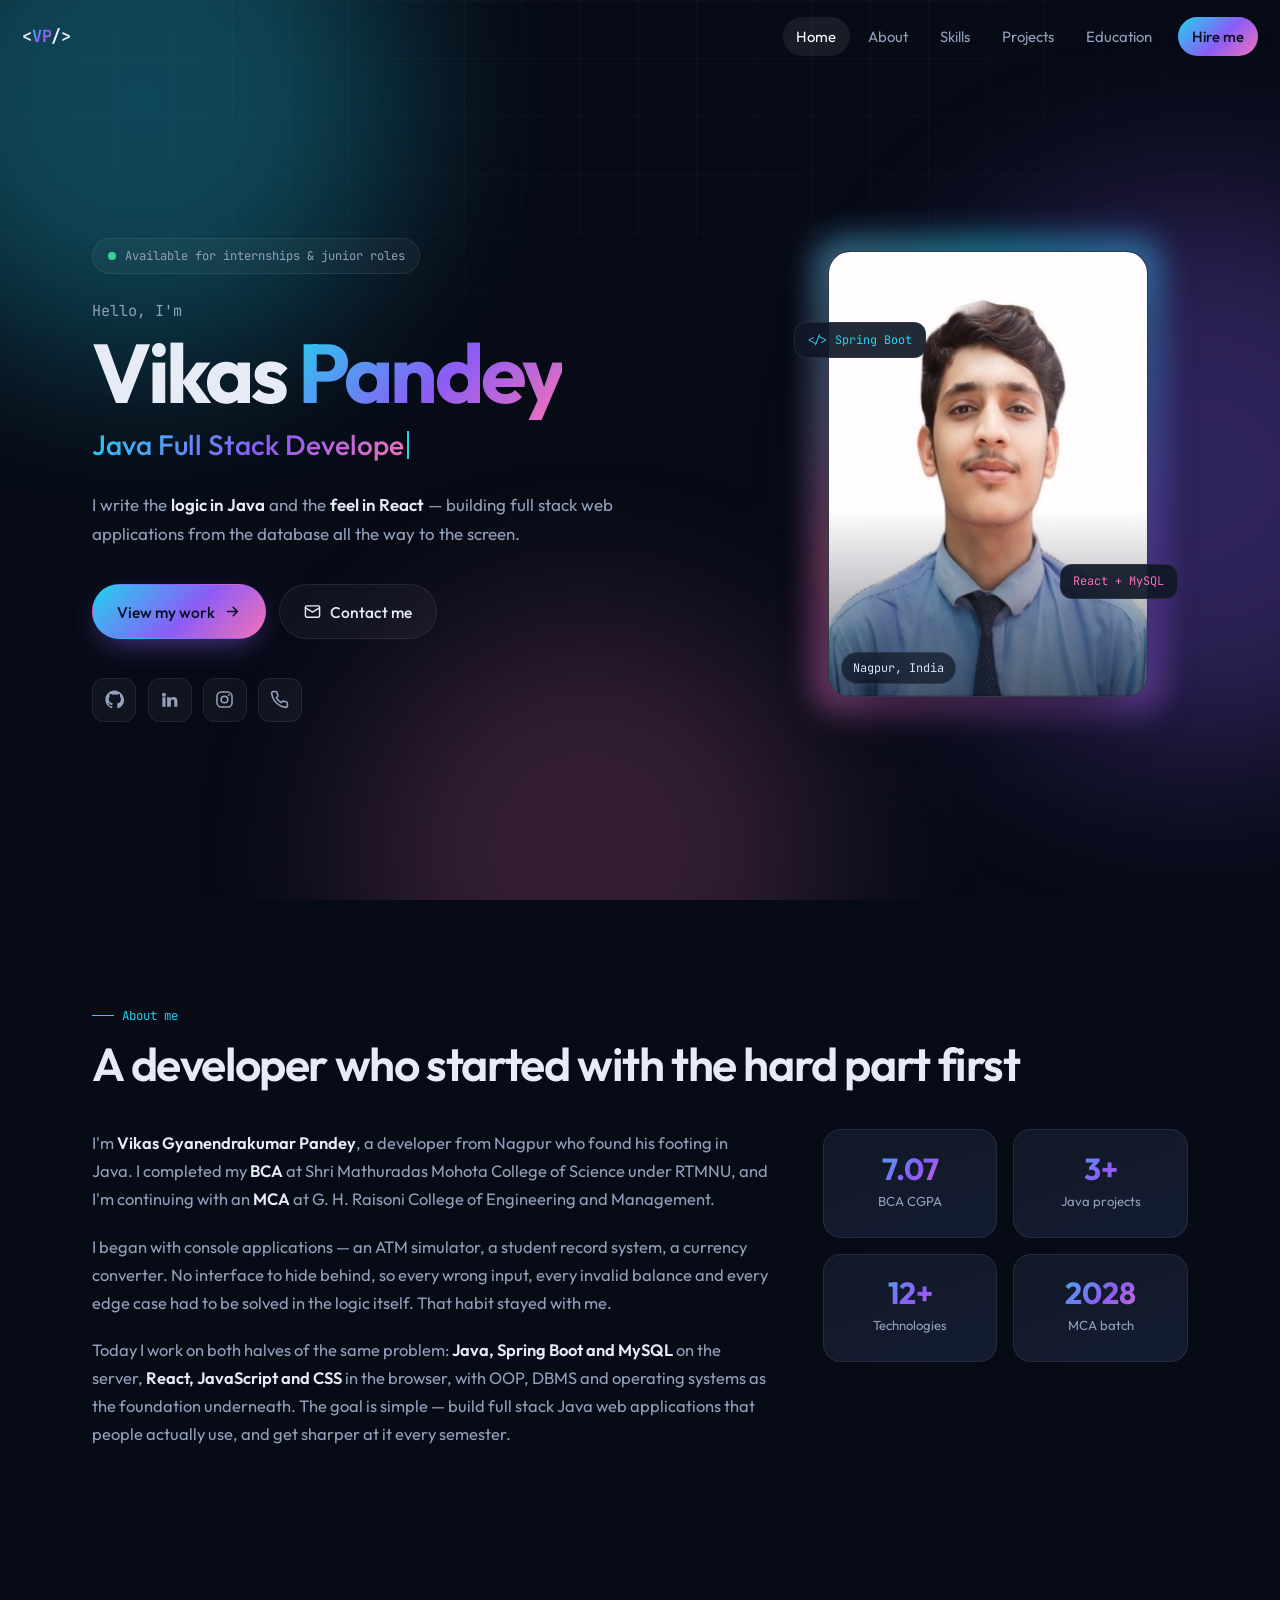
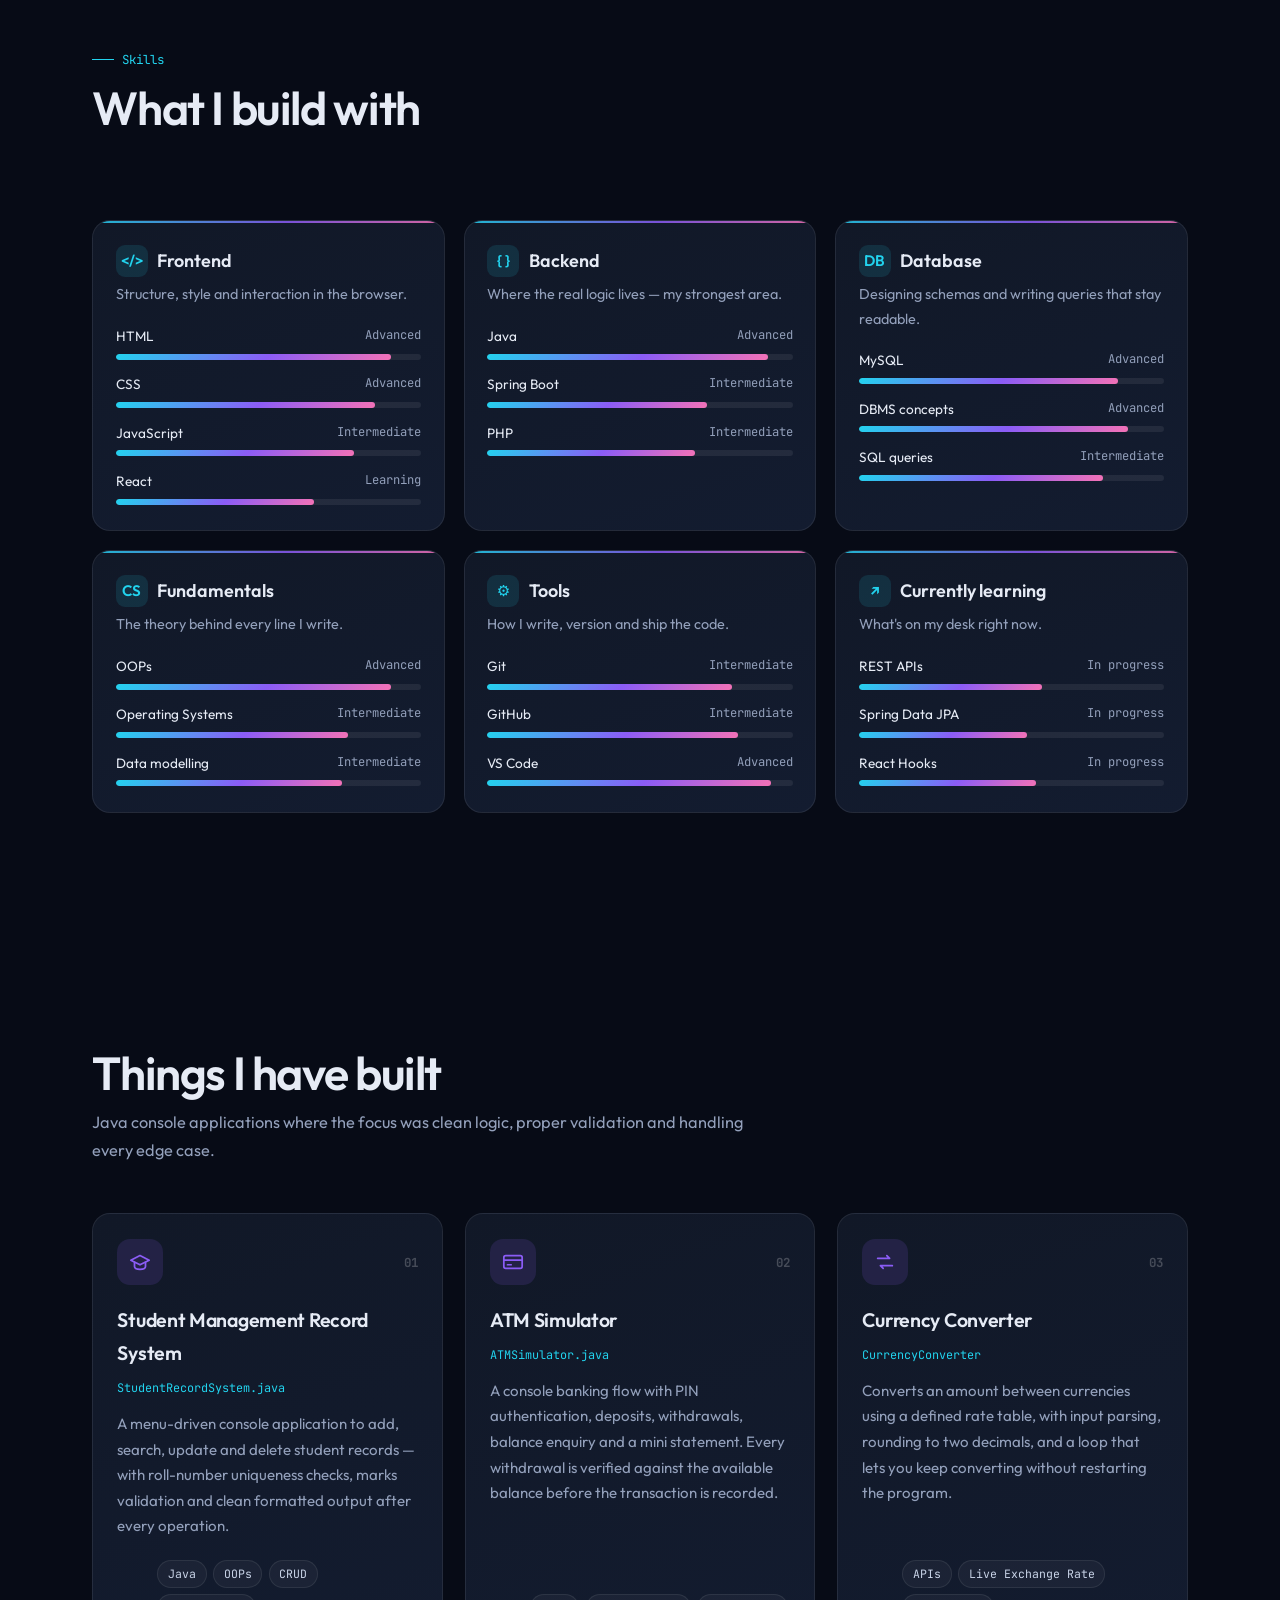
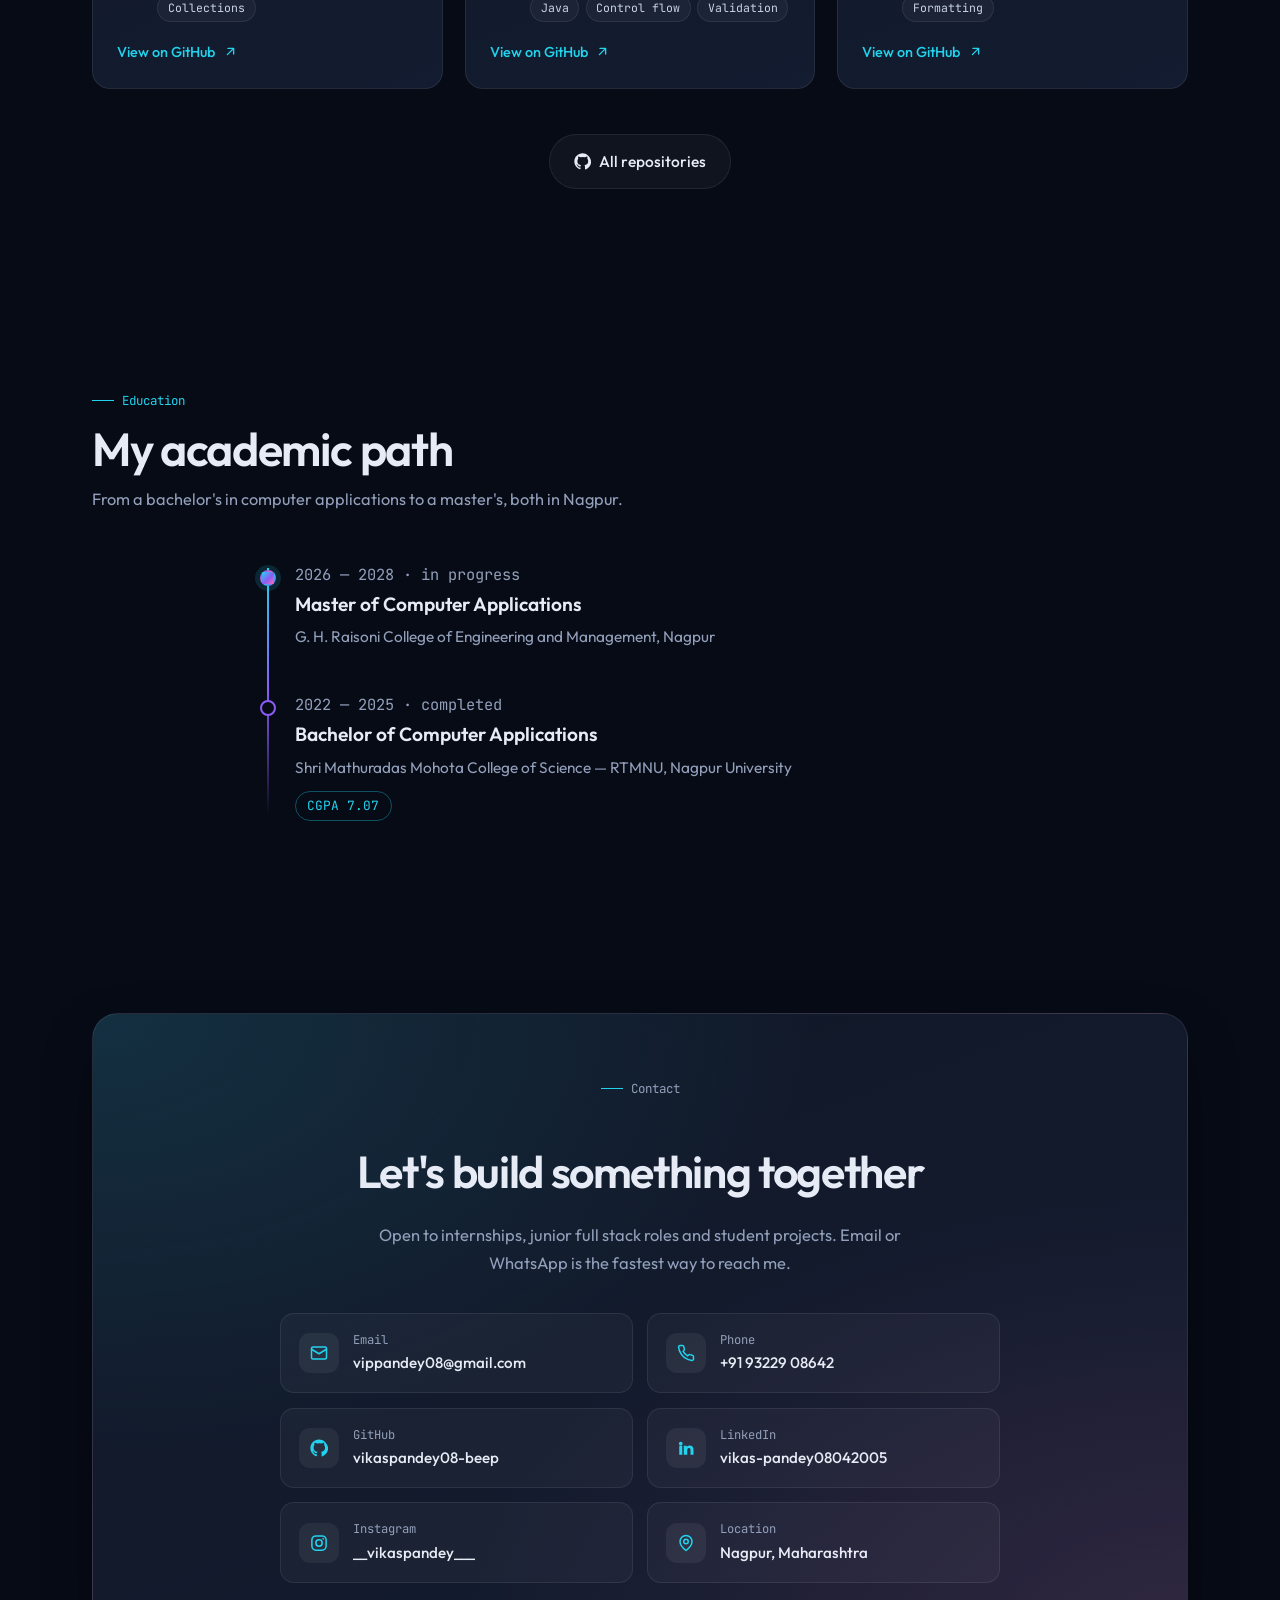
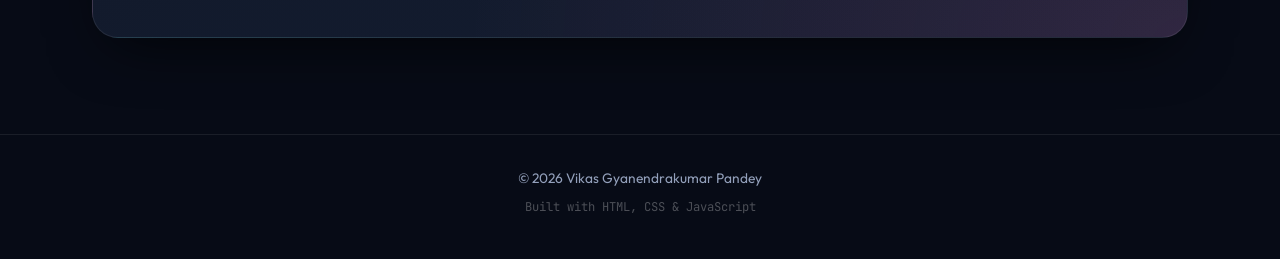
==== commit f31d436b: "Updated details in the Portfolio Page" ====
--- a/index.html
+++ b/index.html
@@ -213,9 +213,9 @@
           <span class="proj-no mono">03</span>
         </div>
         <h3>Currency Converter</h3>
-        <p class="file mono">CurrencyConverter.java</p>
+        <p class="file mono">CurrencyConverter</p>
         <p>Converts an amount between currencies using a defined rate table, with input parsing, rounding to two decimals, and a loop that lets you keep converting without restarting the program.</p>
-        <ul class="tags"><li>Java</li><li>Maps</li><li>Formatting</li></ul>
+        <ul class="tags"><li>APIs</li><li>Live Exchange Rate</li><li>Formatting</li></ul>
         <a class="proj-link" href="https://github.com/vikaspandey08-beep" target="_blank" rel="noopener">View on GitHub
           <svg viewBox="0 0 24 24" fill="none" stroke="currentColor" stroke-width="2.2" stroke-linecap="round" stroke-linejoin="round"><path d="M7 17 17 7M8 7h9v9"/></svg>
         </a>
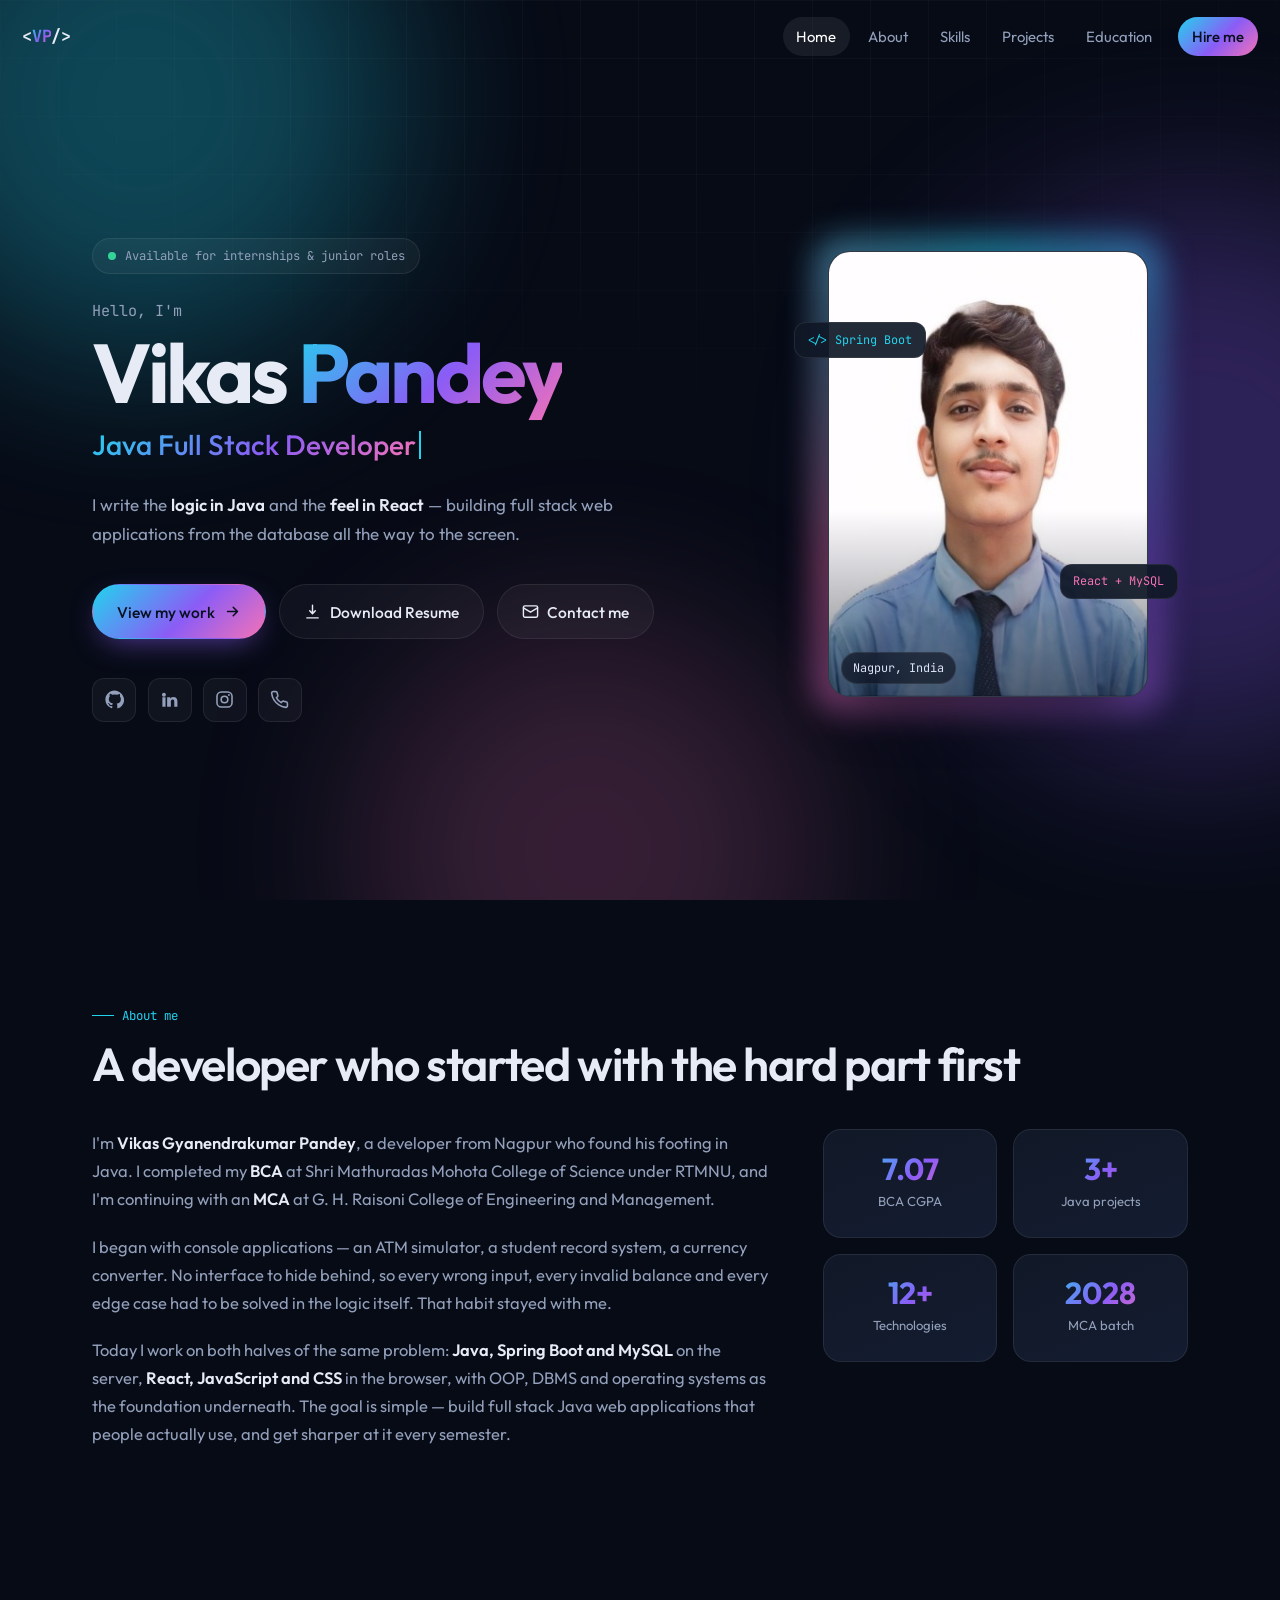
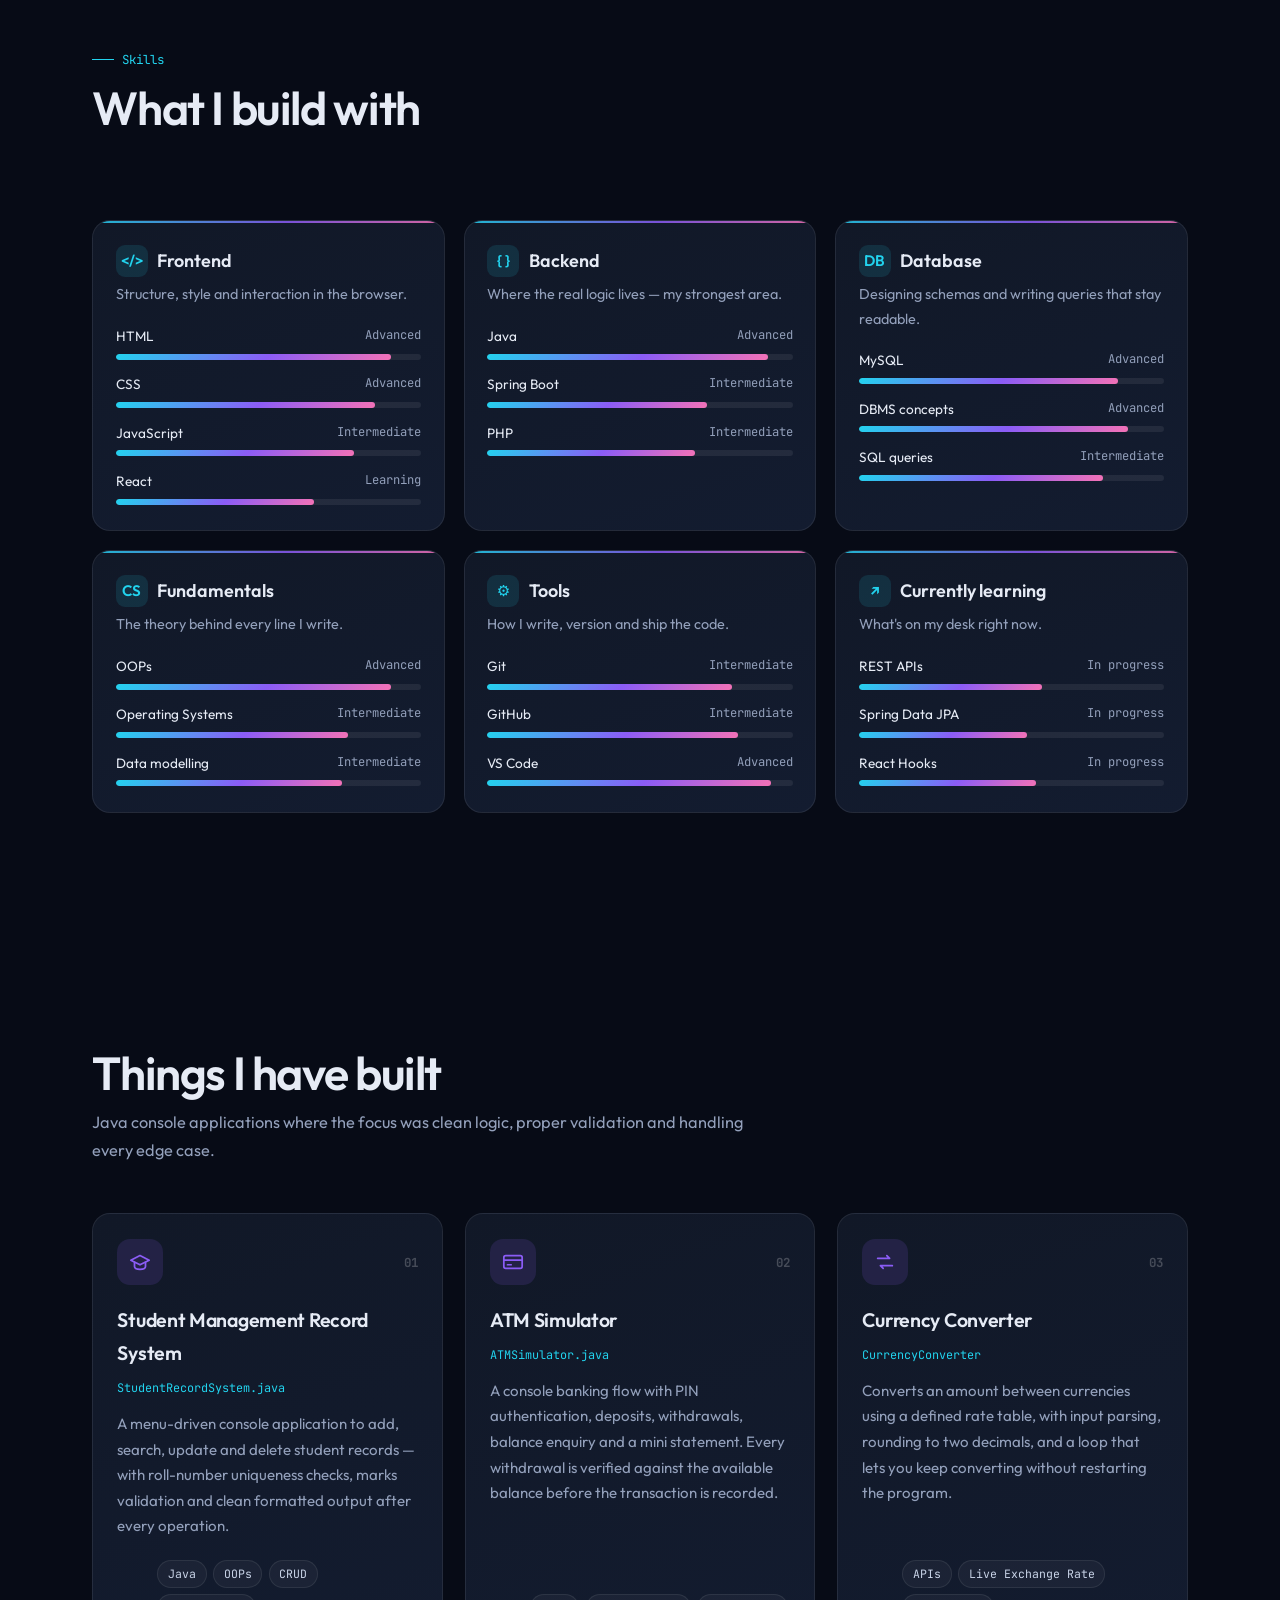
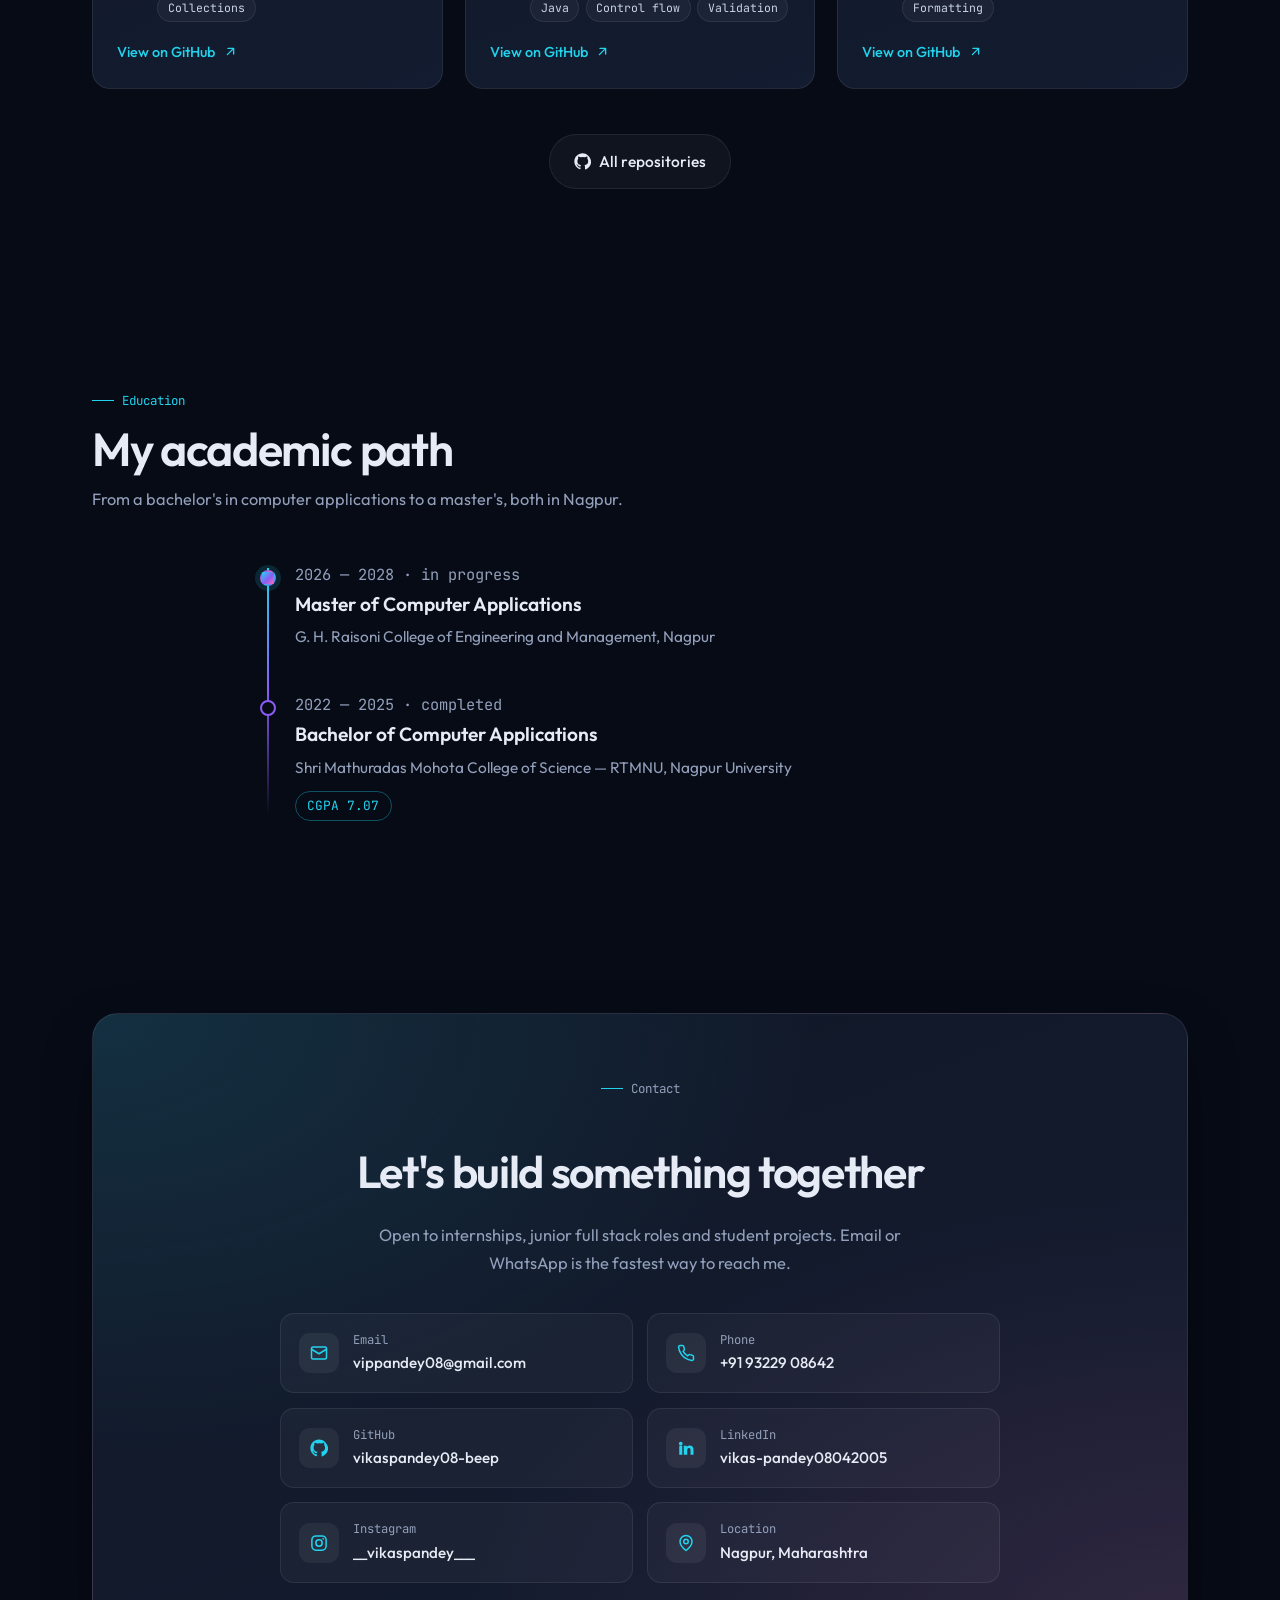
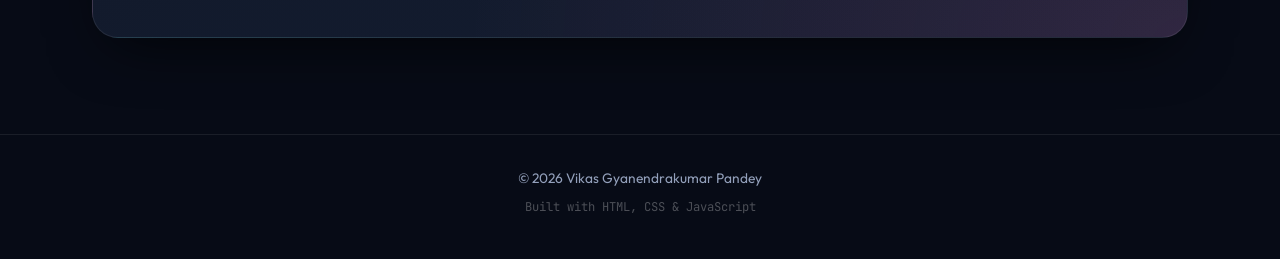
==== commit f6fc3d9b: "Updated Portfolio page." ====
--- a/index.html
+++ b/index.html
@@ -45,6 +45,10 @@
           View my work
           <svg viewBox="0 0 24 24" fill="none" stroke="currentColor" stroke-width="2.2" stroke-linecap="round" stroke-linejoin="round"><path d="M5 12h14M13 6l6 6-6 6"/></svg>
         </a>
+        <a class="btn btn-ghost" href="Resume_Vikas_Pandey.docx" download="Vikas_Pandey_Resume.docx">
+          <svg viewBox="0 0 24 24" fill="none" stroke="currentColor" stroke-width="2" stroke-linecap="round" stroke-linejoin="round"><path d="M12 3v12m0 0-4-4m4 4 4-4M4 21h16"/></svg>
+          Download Resume
+        </a>
         <a class="btn btn-ghost" href="mailto:vippandey08@gmail.com">
           <svg viewBox="0 0 24 24" fill="none" stroke="currentColor" stroke-width="2" stroke-linecap="round" stroke-linejoin="round"><rect x="2" y="4" width="20" height="16" rx="2"/><path d="m22 7-10 6L2 7"/></svg>
           Contact me
--- a/style.css
+++ b/style.css
@@ -41,13 +41,20 @@
 .mono{font-family:'JetBrains Mono',ui-monospace,Menlo,Consolas,monospace}
 
 /* ---------- ambient background ---------- */
-.bg-fx{position:fixed;inset:0;z-index:-2;overflow:hidden;pointer-events:none}
-.blob{position:absolute;border-radius:50%;filter:blur(90px);opacity:.30}
+.bg-fx{position:fixed;inset:0;z-index:-2;overflow:hidden;pointer-events:none;contain:strict;transform:translateZ(0)}
+.blob{position:absolute;border-radius:50%;filter:blur(90px);opacity:.30;will-change:transform}
 .blob.b1{width:520px;height:520px;background:#22d3ee;top:-160px;left:-120px;animation:drift1 22s ease-in-out infinite}
 .blob.b2{width:560px;height:560px;background:#8b5cf6;top:22%;right:-200px;animation:drift2 26s ease-in-out infinite}
 .blob.b3{width:460px;height:460px;background:#f472b6;bottom:-180px;left:28%;opacity:.20;animation:drift1 30s ease-in-out infinite reverse}
 @keyframes drift1{50%{transform:translate(90px,70px) scale(1.12)}}
 @keyframes drift2{50%{transform:translate(-80px,-60px) scale(.9)}}
+
+/* mobile: scale() on a huge blurred fixed layer causes zoom-like jank on phone GPUs — keep only translate, smaller blur */
+@media(max-width:820px){
+  .blob{filter:blur(55px)}
+  @keyframes drift1{50%{transform:translate(60px,45px)}}
+  @keyframes drift2{50%{transform:translate(-55px,-40px)}}
+}
 .grid-fx{
   position:fixed;inset:0;z-index:-1;pointer-events:none;
   background-image:linear-gradient(rgba(255,255,255,.028) 1px,transparent 1px),
@@ -336,4 +343,4 @@
   html{scroll-behavior:auto}
   *,*::before,*::after{animation:none !important;transition-duration:.01ms !important}
   .reveal{opacity:1;transform:none}
-}
+}
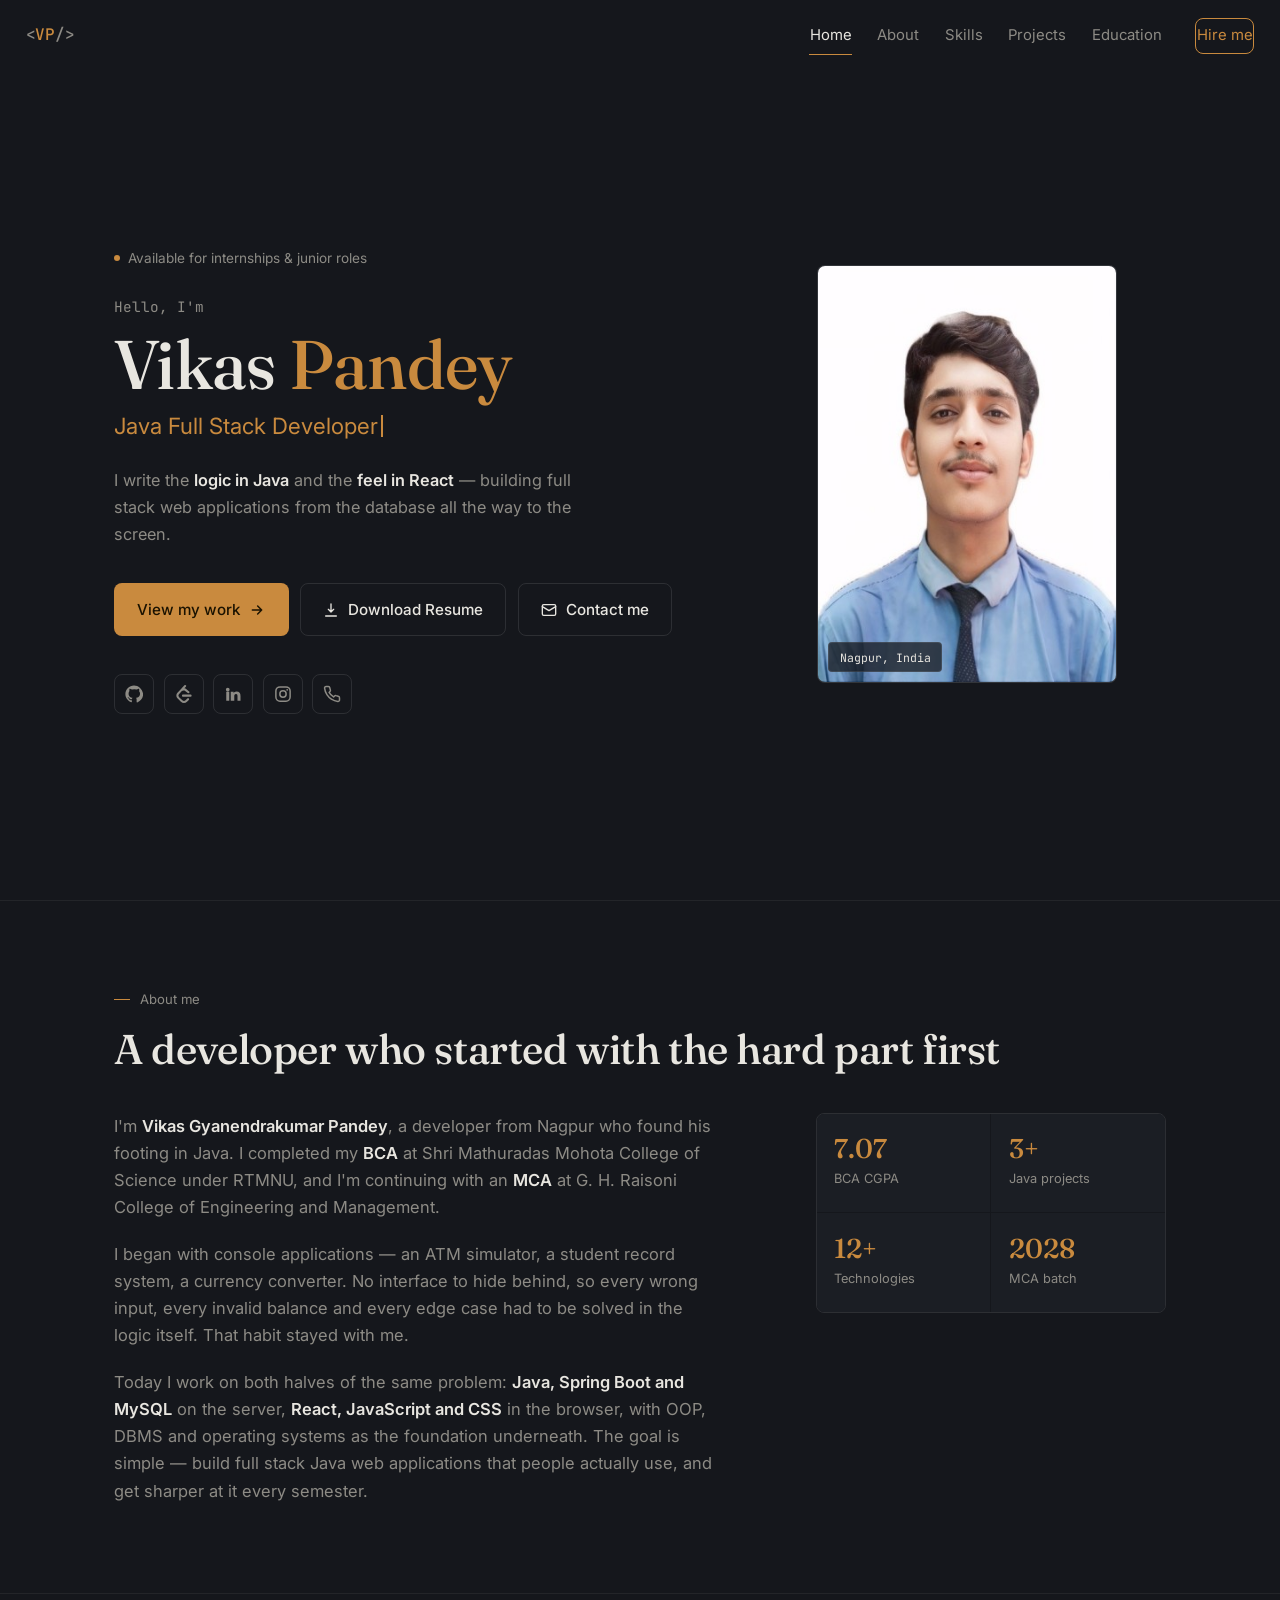
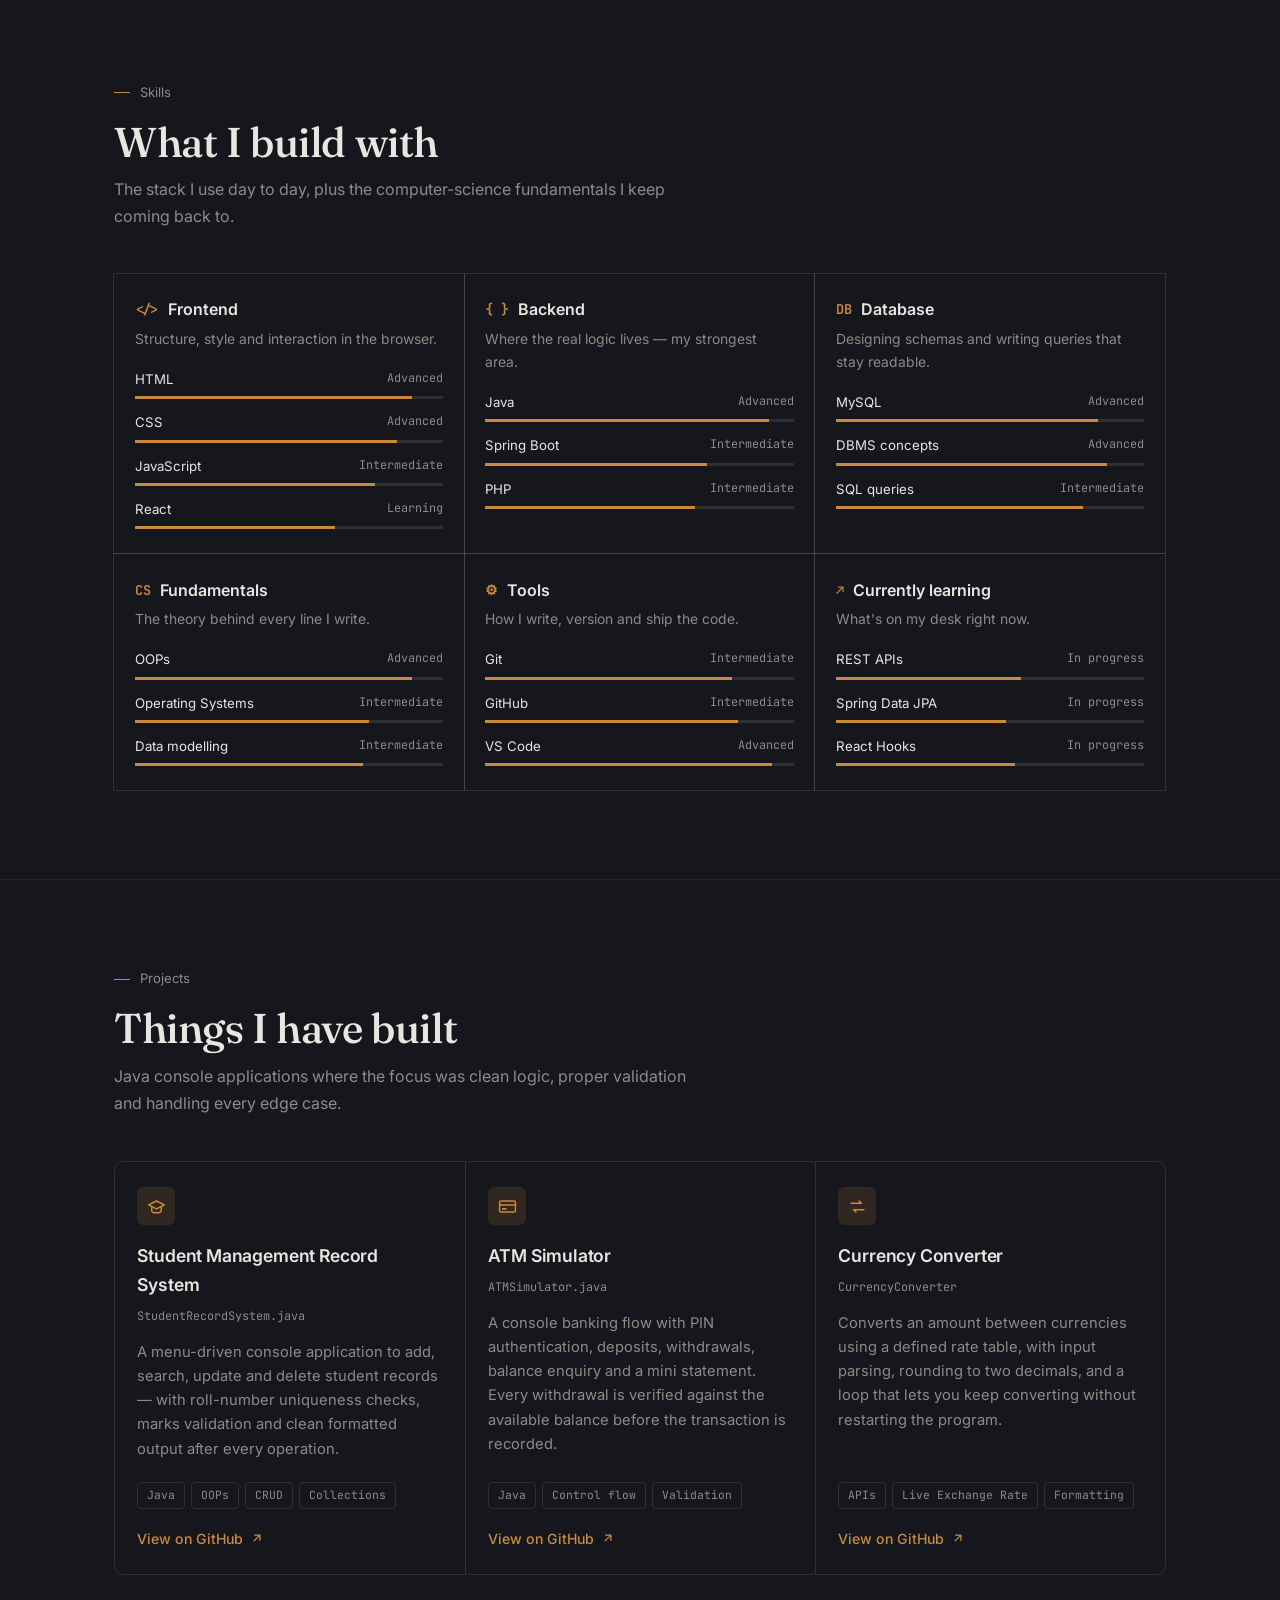
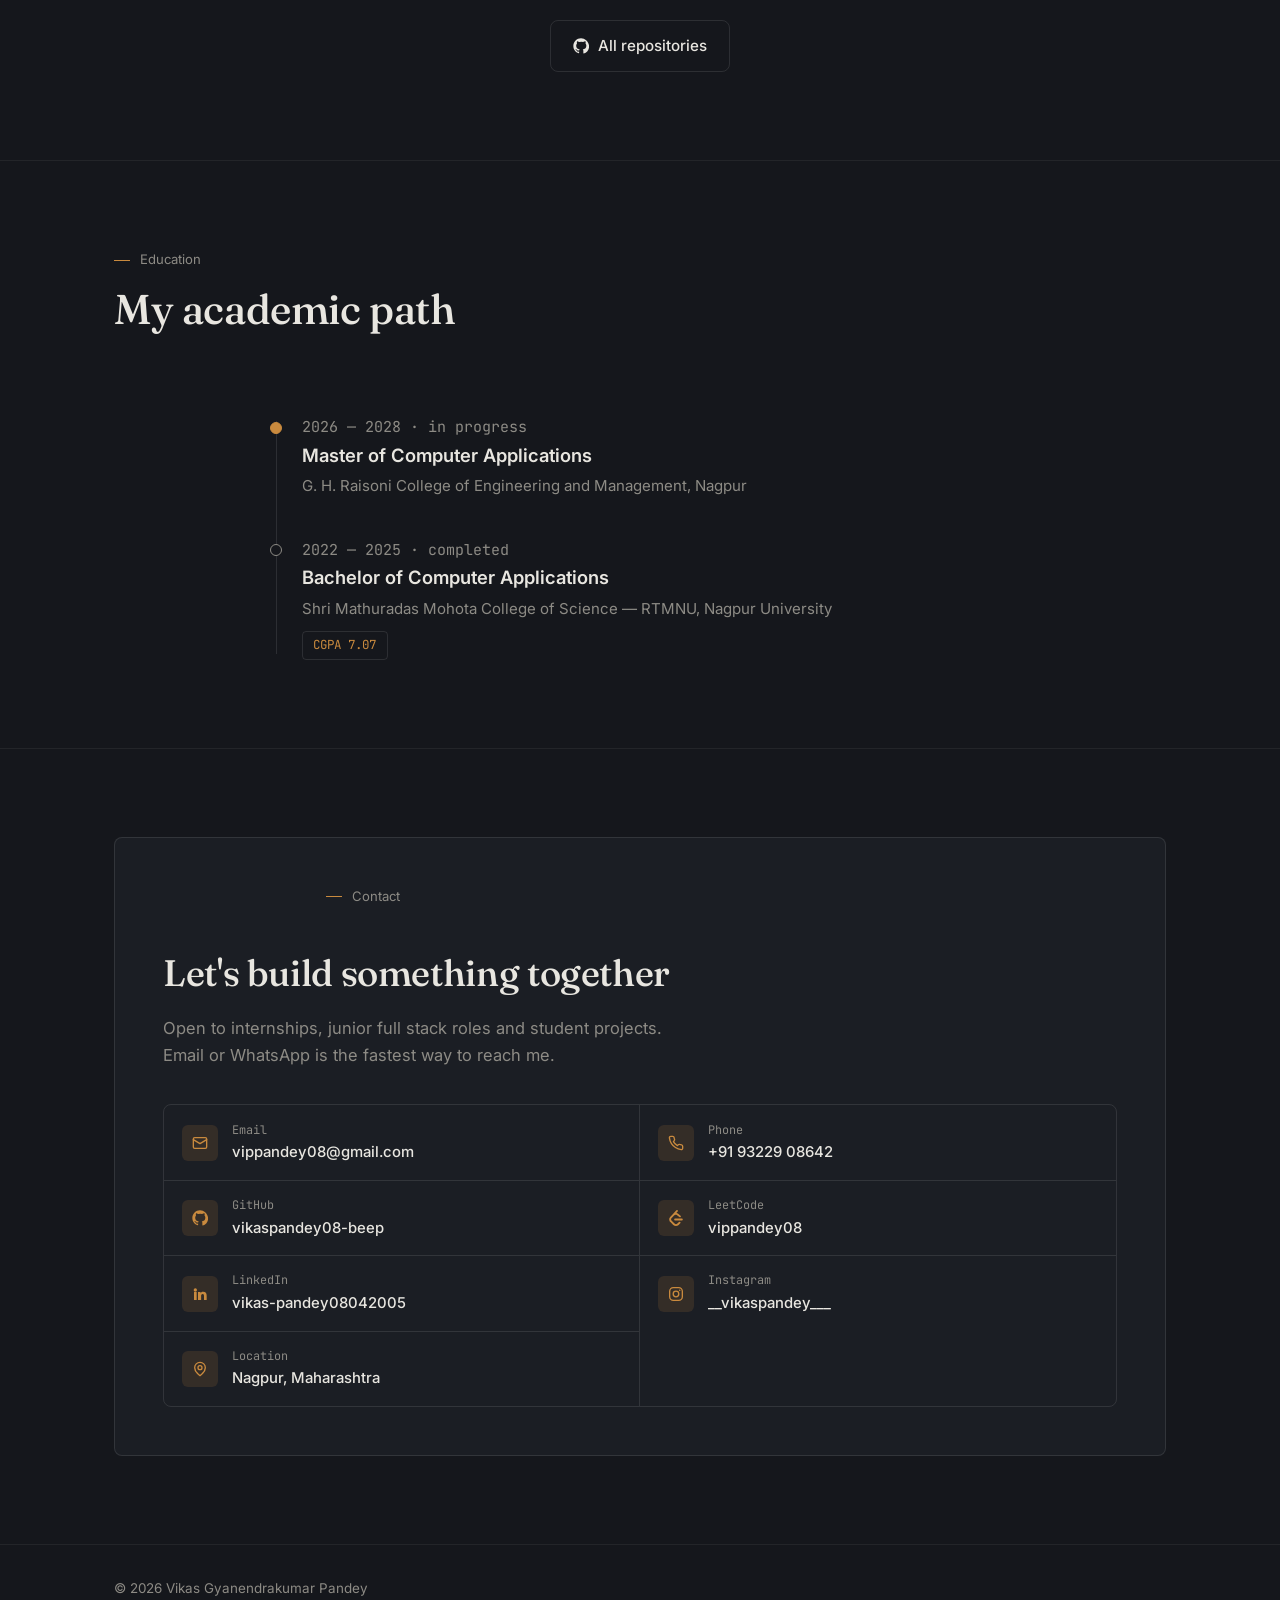
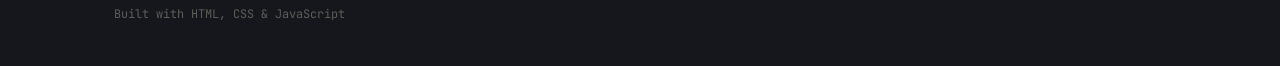
==== commit 8187bf4e: "My portfolio page." ====
--- a/index.html
+++ b/index.html
@@ -7,13 +7,11 @@
 <meta name="description" content="Portfolio of Vikas Gyanendrakumar Pandey — Java full stack developer from Nagpur. Java, Spring Boot, MySQL, React.">
 <link rel="preconnect" href="https://fonts.googleapis.com">
 <link rel="preconnect" href="https://fonts.gstatic.com" crossorigin>
-<link href="https://fonts.googleapis.com/css2?family=Outfit:wght@300;400;500;600;700&family=JetBrains+Mono:wght@400;500;700&display=swap" rel="stylesheet">
+<link href="https://fonts.googleapis.com/css2?family=Inter:wght@400;500;600&family=Fraunces:opsz,wght@9..144,400;9..144,500&family=JetBrains+Mono:wght@400;500;700&display=swap" rel="stylesheet">
 <link rel="stylesheet" href="style.css">
 </head>
 <body>
 
-<div class="bg-fx"><span class="blob b1"></span><span class="blob b2"></span><span class="blob b3"></span></div>
-<div class="grid-fx"></div>
 <div class="progress" id="progress"></div>
 
 <!-- ================= NAV ================= -->
@@ -58,6 +56,9 @@
         <a href="https://github.com/vikaspandey08-beep" target="_blank" rel="noopener" aria-label="GitHub" title="GitHub">
           <svg viewBox="0 0 24 24" fill="currentColor"><path d="M12 .5C5.7.5.5 5.7.5 12c0 5.1 3.3 9.4 7.9 10.9.6.1.8-.2.8-.6v-2c-3.2.7-3.9-1.5-3.9-1.5-.5-1.3-1.3-1.7-1.3-1.7-1.1-.7.1-.7.1-.7 1.2.1 1.8 1.2 1.8 1.2 1 1.8 2.7 1.3 3.4 1 .1-.8.4-1.3.8-1.6-2.6-.3-5.3-1.3-5.3-5.8 0-1.3.5-2.3 1.2-3.1-.1-.3-.5-1.5.1-3.2 0 0 1-.3 3.3 1.2a11.4 11.4 0 0 1 6 0C17.7 4.7 18.7 5 18.7 5c.6 1.7.2 2.9.1 3.2.8.8 1.2 1.8 1.2 3.1 0 4.5-2.7 5.5-5.3 5.8.4.4.8 1.1.8 2.2v3.3c0 .3.2.7.8.6 4.6-1.5 7.9-5.8 7.9-10.9C23.5 5.7 18.3.5 12 .5z"/></svg>
         </a>
+        <a href="https://leetcode.com/u/vippandey08/" target="_blank" rel="noopener" aria-label="LeetCode" title="LeetCode">
+          <svg viewBox="0 0 24 24" fill="currentColor"><path d="M13.483 0a1.374 1.374 0 0 0-.961.438L7.116 6.226l-3.854 4.126a5.266 5.266 0 0 0-1.209 2.104 5.35 5.35 0 0 0-.125.513 5.527 5.527 0 0 0 .062 2.362 5.83 5.83 0 0 0 .349 1.017 5.938 5.938 0 0 0 1.271 1.818l4.277 4.193.039.038c2.248 2.165 5.852 2.133 8.063-.074l2.396-2.392c.54-.54.54-1.414.003-1.955a1.378 1.378 0 0 0-1.951-.003l-2.396 2.392a3.021 3.021 0 0 1-4.205.038l-.02-.019-4.276-4.193c-.652-.64-.972-1.469-.948-2.263a2.68 2.68 0 0 1 .066-.523 2.545 2.545 0 0 1 .619-1.164L9.13 8.114c1.058-1.134 3.204-1.27 4.43-.278l3.501 2.831c.593.48 1.461.387 1.94-.207a1.384 1.384 0 0 0-.207-1.943l-3.5-2.831c-.8-.647-1.766-1.045-2.774-1.202l2.015-2.158A1.384 1.384 0 0 0 13.483 0zm-2.866 12.815a1.38 1.38 0 0 0-1.38 1.382 1.38 1.38 0 0 0 1.38 1.382H20.79a1.38 1.38 0 0 0 1.38-1.382 1.38 1.38 0 0 0-1.38-1.382z"/></svg>
+        </a>
         <a href="https://www.linkedin.com/in/vikas-pandey08042005" target="_blank" rel="noopener" aria-label="LinkedIn" title="LinkedIn">
           <svg viewBox="0 0 24 24" fill="currentColor"><path d="M4.98 3.5a2.5 2.5 0 1 1 0 5 2.5 2.5 0 0 1 0-5zM3 9h4v12H3zM9 9h3.8v1.7h.05c.53-.95 1.83-1.95 3.75-1.95C20.6 8.75 22 11 22 14.5V21h-4v-5.8c0-1.4-.03-3.2-2-3.2s-2.3 1.5-2.3 3.1V21H9z"/></svg>
         </a>
@@ -72,8 +73,6 @@
 
     <figure class="photo-wrap">
       <span class="photo-ring"></span>
-      <span class="chip c1 mono">&lt;/&gt; Spring Boot</span>
-      <span class="chip c2 mono">React + MySQL</span>
       <div class="photo-frame">
         <img src="[data-uri]" alt="Vikas Gyanendrakumar Pandey" width="336" height="470">
         <span class="photo-tag">Nagpur, India</span>
@@ -186,7 +185,6 @@
       <article class="proj reveal">
         <div class="proj-top">
           <span class="proj-icon"><svg viewBox="0 0 24 24" fill="none" stroke="currentColor" stroke-width="1.9" stroke-linecap="round" stroke-linejoin="round"><path d="M22 10 12 5 2 10l10 5 10-5z"/><path d="M6 12.5V17c0 1.7 2.7 3 6 3s6-1.3 6-3v-4.5"/></svg></span>
-          <span class="proj-no mono">01</span>
         </div>
         <h3>Student Management Record System</h3>
         <p class="file mono">StudentRecordSystem.java</p>
@@ -200,7 +198,6 @@
       <article class="proj reveal">
         <div class="proj-top">
           <span class="proj-icon"><svg viewBox="0 0 24 24" fill="none" stroke="currentColor" stroke-width="1.9" stroke-linecap="round" stroke-linejoin="round"><rect x="2" y="5" width="20" height="14" rx="2"/><path d="M2 10h20M6 15h4"/></svg></span>
-          <span class="proj-no mono">02</span>
         </div>
         <h3>ATM Simulator</h3>
         <p class="file mono">ATMSimulator.java</p>
@@ -214,7 +211,6 @@
       <article class="proj reveal">
         <div class="proj-top">
           <span class="proj-icon"><svg viewBox="0 0 24 24" fill="none" stroke="currentColor" stroke-width="1.9" stroke-linecap="round" stroke-linejoin="round"><path d="M4 8h13l-3-3M20 16H7l3 3"/></svg></span>
-          <span class="proj-no mono">03</span>
         </div>
         <h3>Currency Converter</h3>
         <p class="file mono">CurrencyConverter</p>
@@ -279,6 +275,10 @@
           <span class="c-ico"><svg viewBox="0 0 24 24" fill="currentColor"><path d="M12 .5C5.7.5.5 5.7.5 12c0 5.1 3.3 9.4 7.9 10.9.6.1.8-.2.8-.6v-2c-3.2.7-3.9-1.5-3.9-1.5-.5-1.3-1.3-1.7-1.3-1.7-1.1-.7.1-.7.1-.7 1.2.1 1.8 1.2 1.8 1.2 1 1.8 2.7 1.3 3.4 1 .1-.8.4-1.3.8-1.6-2.6-.3-5.3-1.3-5.3-5.8 0-1.3.5-2.3 1.2-3.1-.1-.3-.5-1.5.1-3.2 0 0 1-.3 3.3 1.2a11.4 11.4 0 0 1 6 0C17.7 4.7 18.7 5 18.7 5c.6 1.7.2 2.9.1 3.2.8.8 1.2 1.8 1.2 3.1 0 4.5-2.7 5.5-5.3 5.8.4.4.8 1.1.8 2.2v3.3c0 .3.2.7.8.6 4.6-1.5 7.9-5.8 7.9-10.9C23.5 5.7 18.3.5 12 .5z"/></svg></span>
           <div><small>GitHub</small><strong>vikaspandey08-beep</strong></div>
         </a>
+        <a class="c-item" href="https://leetcode.com/u/vippandey08/" target="_blank" rel="noopener">
+          <span class="c-ico"><svg viewBox="0 0 24 24" fill="currentColor"><path d="M13.483 0a1.374 1.374 0 0 0-.961.438L7.116 6.226l-3.854 4.126a5.266 5.266 0 0 0-1.209 2.104 5.35 5.35 0 0 0-.125.513 5.527 5.527 0 0 0 .062 2.362 5.83 5.83 0 0 0 .349 1.017 5.938 5.938 0 0 0 1.271 1.818l4.277 4.193.039.038c2.248 2.165 5.852 2.133 8.063-.074l2.396-2.392c.54-.54.54-1.414.003-1.955a1.378 1.378 0 0 0-1.951-.003l-2.396 2.392a3.021 3.021 0 0 1-4.205.038l-.02-.019-4.276-4.193c-.652-.64-.972-1.469-.948-2.263a2.68 2.68 0 0 1 .066-.523 2.545 2.545 0 0 1 .619-1.164L9.13 8.114c1.058-1.134 3.204-1.27 4.43-.278l3.501 2.831c.593.48 1.461.387 1.94-.207a1.384 1.384 0 0 0-.207-1.943l-3.5-2.831c-.8-.647-1.766-1.045-2.774-1.202l2.015-2.158A1.384 1.384 0 0 0 13.483 0zm-2.866 12.815a1.38 1.38 0 0 0-1.38 1.382 1.38 1.38 0 0 0 1.38 1.382H20.79a1.38 1.38 0 0 0 1.38-1.382 1.38 1.38 0 0 0-1.38-1.382z"/></svg></span>
+          <div><small>LeetCode</small><strong>vippandey08</strong></div>
+        </a>
         <a class="c-item" href="https://www.linkedin.com/in/vikas-pandey08042005" target="_blank" rel="noopener">
           <span class="c-ico"><svg viewBox="0 0 24 24" fill="currentColor"><path d="M4.98 3.5a2.5 2.5 0 1 1 0 5 2.5 2.5 0 0 1 0-5zM3 9h4v12H3zM9 9h3.8v1.7h.05c.53-.95 1.83-1.95 3.75-1.95C20.6 8.75 22 11 22 14.5V21h-4v-5.8c0-1.4-.03-3.2-2-3.2s-2.3 1.5-2.3 3.1V21H9z"/></svg></span>
           <div><small>LinkedIn</small><strong>vikas-pandey08042005</strong></div>
--- a/style.css
+++ b/style.css
@@ -4,19 +4,16 @@
    ========================================================= */
 
 :root{
-  --bg:#070b16;
-  --bg-2:#0c1222;
-  --card:#111827;
-  --card-2:#131c30;
-  --line:rgba(255,255,255,.08);
-  --text:#e6ebf5;
-  --muted:#93a0bb;
-  --cyan:#22d3ee;
-  --violet:#8b5cf6;
-  --pink:#f472b6;
-  --grad:linear-gradient(135deg,var(--cyan) 0%,var(--violet) 55%,var(--pink) 100%);
-  --radius:18px;
-  --shadow:0 20px 60px -20px rgba(0,0,0,.8);
+  --ink:#15171c;
+  --panel:#1b1e24;
+  --panel-2:#20232a;
+  --line:rgba(255,255,255,.10);
+  --line-soft:rgba(255,255,255,.06);
+  --text:#e8e6e0;
+  --muted:#8d8b85;
+  --accent:#c98a3e;
+  --accent-soft:rgba(201,138,62,.14);
+  --radius:8px;
   color-scheme: dark;
   box-sizing:border-box;
   padding-top: env(safe-area-inset-top, 0px);
@@ -24,74 +21,58 @@
 }
 *,*::before,*::after{box-sizing:border-box}
 
-html{scroll-behavior:smooth; scroll-padding-top:90px; -webkit-text-size-adjust:100%}
+html{scroll-behavior:smooth; scroll-padding-top:84px; -webkit-text-size-adjust:100%}
 body{
   margin:0;
-  background:var(--bg);
+  background:var(--ink);
   color:var(--text);
-  font-family:'Outfit',system-ui,-apple-system,'Segoe UI',sans-serif;
+  font-family:'Inter',system-ui,-apple-system,'Segoe UI',sans-serif;
   font-size:16.5px;
-  line-height:1.7;
+  line-height:1.65;
   overflow-x:hidden;
   -webkit-font-smoothing:antialiased;
 }
 img{max-width:100%;display:block}
 a{color:inherit;text-decoration:none}
-:focus-visible{outline:2px solid var(--cyan);outline-offset:3px;border-radius:6px}
+:focus-visible{outline:2px solid var(--accent);outline-offset:3px;border-radius:4px}
 .mono{font-family:'JetBrains Mono',ui-monospace,Menlo,Consolas,monospace}
-
-/* ---------- ambient background ---------- */
-.bg-fx{position:fixed;inset:0;z-index:-2;overflow:hidden;pointer-events:none;contain:strict;transform:translateZ(0)}
-.blob{position:absolute;border-radius:50%;filter:blur(90px);opacity:.30;will-change:transform}
-.blob.b1{width:520px;height:520px;background:#22d3ee;top:-160px;left:-120px;animation:drift1 22s ease-in-out infinite}
-.blob.b2{width:560px;height:560px;background:#8b5cf6;top:22%;right:-200px;animation:drift2 26s ease-in-out infinite}
-.blob.b3{width:460px;height:460px;background:#f472b6;bottom:-180px;left:28%;opacity:.20;animation:drift1 30s ease-in-out infinite reverse}
-@keyframes drift1{50%{transform:translate(90px,70px) scale(1.12)}}
-@keyframes drift2{50%{transform:translate(-80px,-60px) scale(.9)}}
-
-/* mobile: scale() on a huge blurred fixed layer causes zoom-like jank on phone GPUs — keep only translate, smaller blur */
-@media(max-width:820px){
-  .blob{filter:blur(55px)}
-  @keyframes drift1{50%{transform:translate(60px,45px)}}
-  @keyframes drift2{50%{transform:translate(-55px,-40px)}}
-}
-.grid-fx{
-  position:fixed;inset:0;z-index:-1;pointer-events:none;
-  background-image:linear-gradient(rgba(255,255,255,.028) 1px,transparent 1px),
-                   linear-gradient(90deg,rgba(255,255,255,.028) 1px,transparent 1px);
-  background-size:58px 58px;
-  mask-image:radial-gradient(ellipse 85% 65% at 50% 0%,#000 30%,transparent 78%);
-  -webkit-mask-image:radial-gradient(ellipse 85% 65% at 50% 0%,#000 30%,transparent 78%);
-}
+.serif{font-family:'Fraunces',Georgia,serif}
 
 /* ---------- scroll progress ---------- */
-.progress{position:fixed;top:0;left:0;height:3px;width:0;background:var(--grad);z-index:100;transition:width .1s linear}
+.progress{position:fixed;top:0;left:0;height:2px;width:0;background:var(--accent);z-index:100;transition:width .1s linear;opacity:.8}
 
 /* ---------- nav ---------- */
 .nav{
   position:fixed;top:env(safe-area-inset-top,0px);left:0;right:0;z-index:90;
   display:flex;align-items:center;justify-content:space-between;gap:1rem;
-  padding:1.05rem 1.4rem;transition:background .3s ease,padding .3s ease,border-color .3s ease;
+  padding:1.1rem 1.6rem;transition:background .3s ease,padding .3s ease,border-color .3s ease;
   border-bottom:1px solid transparent;
 }
 .nav.stuck{
-  background:rgba(7,11,22,.78);backdrop-filter:blur(14px);-webkit-backdrop-filter:blur(14px);
-  border-bottom-color:var(--line);padding:.7rem 1.4rem;
-}
-.logo{font-family:'JetBrains Mono',monospace;font-weight:700;font-size:1.05rem;letter-spacing:-.02em}
-.logo span{background:var(--grad);-webkit-background-clip:text;background-clip:text;color:transparent}
-.nav-links{display:flex;gap:.3rem;align-items:center}
+  background:rgba(21,23,28,.9);backdrop-filter:blur(10px);-webkit-backdrop-filter:blur(10px);
+  border-bottom-color:var(--line);padding:.75rem 1.6rem;
+}
+.logo{font-family:'JetBrains Mono',monospace;font-weight:500;font-size:1rem;letter-spacing:-.01em;color:var(--muted)}
+.logo span{color:var(--accent)}
+.nav-links{display:flex;gap:1.5rem;align-items:center}
 .nav-links a{
-  padding:.45rem .85rem;font-size:.93rem;color:var(--muted);border-radius:999px;
-  transition:color .2s ease,background .2s ease;
-}
-.nav-links a:hover,.nav-links a.active{color:#fff;background:rgba(255,255,255,.07)}
+  position:relative;padding:.3rem .05rem;font-size:.93rem;color:var(--muted);
+  transition:color .2s ease;
+}
+.nav-links a::after{
+  content:"";position:absolute;left:0;right:0;bottom:-2px;height:1px;background:var(--accent);
+  transform:scaleX(0);transition:transform .2s ease;
+}
+.nav-links a:hover,.nav-links a.active{color:var(--text)}
+.nav-links a:hover::after,.nav-links a.active::after{transform:scaleX(1)}
 .nav-cta{
-  margin-left:.5rem;padding:.5rem 1.05rem;border-radius:999px;font-size:.9rem;font-weight:500;
-  background:var(--grad);color:#08101f !important;
-}
+  margin-left:.5rem;padding:.5rem 1.1rem;border-radius:var(--radius);font-size:.9rem;
+  border:1px solid var(--accent);color:var(--accent) !important;
+}
+.nav-cta::after{display:none}
+.nav-cta:hover{background:var(--accent-soft)}
 .burger{display:none;background:none;border:0;padding:.4rem;cursor:pointer}
-.burger span{display:block;width:24px;height:2px;background:var(--text);margin:5px 0;border-radius:2px;transition:transform .3s ease,opacity .2s ease}
+.burger span{display:block;width:22px;height:1px;background:var(--text);margin:6px 0;transition:transform .3s ease,opacity .2s ease}
 .burger.open span:nth-child(1){transform:translateY(7px) rotate(45deg)}
 .burger.open span:nth-child(2){opacity:0}
 .burger.open span:nth-child(3){transform:translateY(-7px) rotate(-45deg)}
@@ -100,247 +81,223 @@
   .burger{display:block}
   .nav-links{
     position:absolute;top:100%;left:1rem;right:1rem;flex-direction:column;align-items:stretch;gap:.15rem;
-    background:rgba(12,18,34,.97);backdrop-filter:blur(14px);border:1px solid var(--line);
-    border-radius:16px;padding:.7rem;box-shadow:var(--shadow);
-    opacity:0;visibility:hidden;transform:translateY(-12px);transition:opacity .25s ease,transform .25s ease,visibility .25s;
+    background:rgba(27,30,36,.98);border:1px solid var(--line);
+    border-radius:var(--radius);padding:.6rem;
+    opacity:0;visibility:hidden;transform:translateY(-8px);transition:opacity .2s ease,transform .2s ease,visibility .2s;
   }
   .nav-links.show{opacity:1;visibility:visible;transform:translateY(0)}
-  .nav-links a{padding:.7rem .9rem;border-radius:10px}
+  .nav-links a{padding:.7rem .6rem}
+  .nav-links a::after{display:none}
   .nav-cta{margin:.3rem 0 0;text-align:center}
 }
 
 /* ---------- layout ---------- */
-.wrap{max-width:1140px;margin:0 auto;padding:0 1.4rem}
-section{padding:6rem 0}
-@media(max-width:600px){section{padding:4.2rem 0}}
+.wrap{max-width:1100px;margin:0 auto;padding:0 1.5rem}
+section{padding:5.5rem 0;border-top:1px solid var(--line-soft)}
+section#home{border-top:none}
+@media(max-width:600px){section{padding:3.8rem 0}}
 
 .eyebrow{
-  display:inline-flex;align-items:center;gap:.5rem;font-family:'JetBrains Mono',monospace;
-  font-size:.78rem;color:var(--cyan);margin:0 0 .8rem;
-}
-.eyebrow::before{content:"";width:22px;height:1px;background:var(--cyan)}
+  display:flex;align-items:center;gap:.6rem;font-size:.82rem;color:var(--muted);
+  margin:0 0 .9rem;font-variant-numeric:tabular-nums;
+}
+.eyebrow::before{content:"";width:16px;height:1px;background:var(--accent)}
 h2.title{
-  font-size:clamp(2rem,5vw,2.9rem);line-height:1.12;letter-spacing:-.03em;font-weight:600;
+  font-family:'Fraunces',Georgia,serif;font-weight:500;
+  font-size:clamp(1.9rem,4.4vw,2.6rem);line-height:1.18;letter-spacing:-.01em;
   margin:0 0 .6rem;
 }
-.sub{color:var(--muted);max-width:60ch;margin:0 0 3rem;font-size:1.02rem}
+.sub{color:var(--muted);max-width:58ch;margin:0 0 2.8rem;font-size:1rem}
 
 /* ---------- hero ---------- */
-.hero{min-height:100svh;display:flex;align-items:center;padding-top:7rem;padding-bottom:4rem}
-.hero-grid{display:grid;grid-template-columns:1fr;gap:3rem;align-items:center;width:100%}
-@media(min-width:900px){.hero-grid{grid-template-columns:1.25fr .75fr;gap:4rem}}
+.hero{min-height:100svh;display:flex;align-items:center;padding-top:6.5rem;padding-bottom:3.5rem}
+.hero-grid{display:grid;grid-template-columns:1fr;gap:2.6rem;align-items:center;width:100%}
+@media(min-width:900px){.hero-grid{grid-template-columns:1.2fr .8fr;gap:3.6rem}}
 
 .badge{
-  display:inline-flex;align-items:center;gap:.55rem;padding:.4rem .9rem;border-radius:999px;
-  border:1px solid var(--line);background:rgba(255,255,255,.04);
-  font-family:'JetBrains Mono',monospace;font-size:.76rem;color:var(--muted);margin-bottom:1.5rem;
-}
-.dot{width:8px;height:8px;border-radius:50%;background:#34d399;box-shadow:0 0 0 0 rgba(52,211,153,.5);animation:pulse 2.4s infinite}
-@keyframes pulse{70%{box-shadow:0 0 0 10px rgba(52,211,153,0)}100%{box-shadow:0 0 0 0 rgba(52,211,153,0)}}
-
-.hello{font-family:'JetBrains Mono',monospace;color:var(--muted);font-size:.95rem;margin:0 0 .5rem}
+  display:flex;align-items:center;gap:.5rem;font-size:.85rem;color:var(--muted);margin-bottom:1.6rem;
+}
+.badge .dot{width:6px;height:6px;border-radius:50%;background:var(--accent);flex:0 0 6px}
+
+.hello{font-family:'JetBrains Mono',monospace;color:var(--muted);font-size:.9rem;margin:0 0 .6rem}
 h1{
-  font-size:clamp(2.9rem,9vw,5.2rem);line-height:.98;letter-spacing:-.045em;font-weight:700;
+  font-family:'Fraunces',Georgia,serif;font-weight:500;
+  font-size:clamp(2.6rem,7.5vw,4.3rem);line-height:1.04;letter-spacing:-.01em;
   margin:0 0 .5rem;
 }
-h1 .g{background:var(--grad);-webkit-background-clip:text;background-clip:text;color:transparent}
+h1 .g{color:var(--accent)}
 .typed-line{
-  font-size:clamp(1.15rem,3.6vw,1.75rem);font-weight:500;color:var(--text);
+  font-size:clamp(1.1rem,3vw,1.4rem);font-weight:400;color:var(--muted);
   min-height:1.6em;margin:0 0 1.4rem;
 }
-.typed{background:var(--grad);-webkit-background-clip:text;background-clip:text;color:transparent}
-.caret{display:inline-block;width:2px;height:1em;background:var(--cyan);vertical-align:-.14em;margin-left:3px;animation:blink 1s steps(1) infinite}
+.typed{color:var(--accent)}
+.caret{display:inline-block;width:2px;height:1em;background:var(--accent);vertical-align:-.14em;margin-left:3px;animation:blink 1s steps(1) infinite}
 @keyframes blink{50%{opacity:0}}
-.lead{color:var(--muted);max-width:52ch;font-size:1.06rem;margin:0 0 2.2rem}
+.lead{color:var(--muted);max-width:50ch;font-size:1.02rem;margin:0 0 2.2rem}
 .lead b{color:var(--text);font-weight:600}
 
-.btns{display:flex;flex-wrap:wrap;gap:.8rem;margin-bottom:2.4rem}
+.btns{display:flex;flex-wrap:wrap;gap:.7rem;margin-bottom:2.4rem}
 .btn{
-  display:inline-flex;align-items:center;gap:.55rem;padding:.85rem 1.5rem;border-radius:999px;
-  font-weight:500;font-size:.97rem;border:1px solid transparent;
-  transition:transform .2s ease,box-shadow .25s ease,background .25s ease,border-color .25s ease;
-}
-.btn-primary{background:var(--grad);color:#08101f;box-shadow:0 10px 30px -10px rgba(139,92,246,.65)}
-.btn-primary:hover{transform:translateY(-3px);box-shadow:0 18px 40px -12px rgba(34,211,238,.6)}
-.btn-ghost{border-color:var(--line);background:rgba(255,255,255,.04);color:var(--text)}
-.btn-ghost:hover{transform:translateY(-3px);border-color:var(--cyan);background:rgba(34,211,238,.09)}
-.btn svg{width:17px;height:17px}
-
-.socials{display:flex;gap:.7rem}
+  display:inline-flex;align-items:center;gap:.55rem;padding:.8rem 1.4rem;border-radius:var(--radius);
+  font-weight:500;font-size:.95rem;border:1px solid transparent;
+  transition:border-color .2s ease,background .2s ease,color .2s ease;
+}
+.btn-primary{background:var(--accent);color:#1a1200}
+.btn-primary:hover{background:#dd9a4a}
+.btn-ghost{border-color:var(--line);background:transparent;color:var(--text)}
+.btn-ghost:hover{border-color:var(--accent);color:var(--accent)}
+.btn svg{width:16px;height:16px}
+
+.socials{display:flex;gap:.6rem}
 .socials a{
-  width:44px;height:44px;display:grid;place-items:center;border-radius:12px;
-  border:1px solid var(--line);background:rgba(255,255,255,.04);color:var(--muted);
-  transition:transform .2s ease,color .2s ease,border-color .2s ease,background .2s ease;
-}
-.socials a:hover{transform:translateY(-4px);color:#fff;border-color:var(--cyan);background:rgba(34,211,238,.12)}
-.socials svg{width:19px;height:19px}
+  width:40px;height:40px;display:grid;place-items:center;border-radius:var(--radius);
+  border:1px solid var(--line);background:transparent;color:var(--muted);
+  transition:color .2s ease,border-color .2s ease;
+}
+.socials a:hover{color:var(--accent);border-color:var(--accent)}
+.socials svg{width:18px;height:18px}
 
 /* photo */
-.photo-wrap{position:relative;justify-self:center;width:min(320px,80vw);animation:float 6s ease-in-out infinite}
-@keyframes float{50%{transform:translateY(-14px)}}
-.photo-ring{
-  position:absolute;inset:-14px;border-radius:26px;background:conic-gradient(from 0deg,var(--cyan),var(--violet),var(--pink),var(--cyan));
-  filter:blur(16px);opacity:.55;animation:spin 9s linear infinite;
-}
-@keyframes spin{to{transform:rotate(360deg)}}
+.photo-wrap{position:relative;justify-self:center;width:min(300px,78vw)}
 .photo-frame{
-  position:relative;border-radius:22px;overflow:hidden;border:1px solid rgba(255,255,255,.14);
-  background:var(--card);box-shadow:var(--shadow);
-}
-.photo-frame img{width:100%;height:auto}
-.photo-frame::after{
-  content:"";position:absolute;inset:0;
-  background:linear-gradient(to top,rgba(7,11,22,.55),transparent 42%);
-}
+  position:relative;border-radius:var(--radius);overflow:hidden;border:1px solid var(--line);
+  background:var(--panel);
+}
+.photo-frame img{width:100%;height:auto;filter:saturate(.94)}
 .photo-tag{
-  position:absolute;left:12px;bottom:12px;z-index:2;font-family:'JetBrains Mono',monospace;
-  font-size:.74rem;color:#dbe5f7;background:rgba(7,11,22,.6);border:1px solid var(--line);
-  padding:.32rem .7rem;border-radius:999px;backdrop-filter:blur(6px);
-}
-.chip{
-  position:absolute;z-index:3;font-family:'JetBrains Mono',monospace;font-size:.74rem;
-  background:rgba(17,24,39,.92);border:1px solid var(--line);padding:.42rem .78rem;border-radius:12px;
-  box-shadow:var(--shadow);white-space:nowrap;
-}
-.chip.c1{top:16%;left:-34px;color:var(--cyan);animation:float 5s ease-in-out infinite .4s}
-.chip.c2{bottom:22%;right:-30px;color:var(--pink);animation:float 5.6s ease-in-out infinite .9s}
-@media(max-width:520px){.chip.c1{left:-12px}.chip.c2{right:-8px}}
+  position:absolute;left:10px;bottom:10px;z-index:2;font-family:'JetBrains Mono',monospace;
+  font-size:.72rem;color:var(--text);background:rgba(21,23,28,.75);border:1px solid var(--line);
+  padding:.3rem .65rem;border-radius:4px;
+}
 
 /* ---------- about ---------- */
 .about-grid{display:grid;grid-template-columns:1fr;gap:2.4rem;align-items:start}
-@media(min-width:900px){.about-grid{grid-template-columns:1.3fr .7fr;gap:3.4rem}}
-.about p{color:var(--muted);margin:0 0 1.2rem;max-width:62ch}
+@media(min-width:900px){.about-grid{grid-template-columns:1.3fr .7fr;gap:3.2rem}}
+.about p{color:var(--muted);margin:0 0 1.2rem;max-width:60ch}
 .about p strong{color:var(--text);font-weight:600}
 .about p:last-child{margin-bottom:0}
 
-.stats{display:grid;grid-template-columns:repeat(2,1fr);gap:1rem}
+.stats{display:grid;grid-template-columns:repeat(2,1fr);gap:1px;border:1px solid var(--line);border-radius:var(--radius);overflow:hidden}
 .stat{
-  border:1px solid var(--line);background:linear-gradient(160deg,var(--card),var(--card-2));
-  border-radius:var(--radius);padding:1.4rem 1.2rem;text-align:center;
-}
-.stat b{display:block;font-size:1.9rem;font-weight:700;line-height:1.1;background:var(--grad);-webkit-background-clip:text;background-clip:text;color:transparent}
-.stat span{font-size:.82rem;color:var(--muted)}
+  background:var(--panel);padding:1.3rem 1.1rem;text-align:left;
+}
+.stat b{display:block;font-family:'Fraunces',Georgia,serif;font-size:1.7rem;font-weight:500;line-height:1.1;color:var(--accent)}
+.stat span{font-size:.8rem;color:var(--muted)}
 
 /* ---------- skills ---------- */
-.skills{display:grid;grid-template-columns:1fr;gap:1.2rem}
+.skills{display:grid;grid-template-columns:1fr;gap:0}
 @media(min-width:720px){.skills{grid-template-columns:repeat(2,1fr)}}
 @media(min-width:1000px){.skills{grid-template-columns:repeat(3,1fr)}}
 .skill-card{
-  position:relative;border:1px solid var(--line);border-radius:var(--radius);padding:1.5rem 1.4rem 1.6rem;
-  background:linear-gradient(160deg,var(--card),var(--card-2));overflow:hidden;
-  transition:transform .3s ease,border-color .3s ease;
-}
-.skill-card::before{content:"";position:absolute;inset:0 0 auto;height:2px;background:var(--grad);opacity:.85}
-.skill-card:hover{transform:translateY(-6px);border-color:rgba(34,211,238,.4)}
-.skill-card h3{margin:0 0 .3rem;font-size:1.12rem;font-weight:600;display:flex;align-items:center;gap:.6rem}
+  border:1px solid var(--line);margin:-1px 0 0 -1px;padding:1.4rem 1.3rem 1.5rem;
+}
+.skill-card h3{margin:0 0 .3rem;font-size:1rem;font-weight:600;display:flex;align-items:center;gap:.55rem;color:var(--text)}
 .skill-card h3 i{
-  width:32px;height:32px;display:grid;place-items:center;border-radius:9px;font-style:normal;
-  background:rgba(34,211,238,.12);color:var(--cyan);font-size:.95rem;
-}
-.skill-card>p{color:var(--muted);font-size:.9rem;margin:0 0 1.15rem}
-.bars{display:grid;gap:.85rem}
-.bar-row span{display:flex;justify-content:space-between;font-size:.85rem;margin-bottom:.35rem}
-.bar-row span i{font-style:normal;color:var(--muted);font-family:'JetBrains Mono',monospace;font-size:.76rem}
-.track{height:6px;border-radius:99px;background:rgba(255,255,255,.07);overflow:hidden}
-.fill{height:100%;width:0;border-radius:99px;background:var(--grad);transition:width 1.1s cubic-bezier(.22,1,.36,1)}
+  font-style:normal;color:var(--accent);font-family:'JetBrains Mono',monospace;font-size:.85rem;
+}
+.skill-card>p{color:var(--muted);font-size:.87rem;margin:0 0 1.15rem}
+.bars{display:grid;gap:.8rem}
+.bar-row span{display:flex;justify-content:space-between;font-size:.83rem;margin-bottom:.35rem;color:var(--text)}
+.bar-row span i{font-style:normal;color:var(--muted);font-family:'JetBrains Mono',monospace;font-size:.74rem}
+.track{height:3px;background:var(--line)}
+.fill{height:100%;width:0;background:var(--accent);transition:width 1s ease}
 
 /* ---------- projects ---------- */
-.projects{display:grid;grid-template-columns:1fr;gap:1.4rem}
-@media(min-width:760px){.projects{grid-template-columns:repeat(2,1fr)}}
-@media(min-width:1040px){.projects{grid-template-columns:repeat(3,1fr)}}
+.projects{display:grid;grid-template-columns:1fr;gap:0;border:1px solid var(--line);border-radius:var(--radius);overflow:hidden}
+@media(min-width:760px){.projects{grid-template-columns:repeat(3,1fr)}}
 .proj{
   position:relative;display:flex;flex-direction:column;
-  border:1px solid var(--line);border-radius:var(--radius);padding:1.6rem 1.5rem 1.5rem;
-  background:linear-gradient(160deg,var(--card),var(--card-2));overflow:hidden;
-  transition:transform .3s ease,border-color .3s ease,box-shadow .3s ease;
-}
-.proj:hover{transform:translateY(-8px);border-color:rgba(139,92,246,.45);box-shadow:0 26px 50px -24px rgba(139,92,246,.55)}
-.proj-top{display:flex;align-items:center;justify-content:space-between;margin-bottom:1.1rem}
+  padding:1.6rem 1.4rem 1.5rem;border-top:1px solid var(--line);
+}
+.projects>.proj:nth-child(-n+1){border-top:none}
+@media(min-width:760px){
+  .proj{border-top:none;border-left:1px solid var(--line)}
+  .projects>.proj:first-child{border-left:none}
+}
 .proj-icon{
-  width:46px;height:46px;border-radius:13px;display:grid;place-items:center;
-  background:rgba(139,92,246,.14);color:var(--violet);
-}
-.proj-icon svg{width:22px;height:22px}
-.proj-no{font-family:'JetBrains Mono',monospace;font-size:.78rem;color:rgba(255,255,255,.22);font-weight:700}
-.proj h3{margin:0 0 .55rem;font-size:1.22rem;font-weight:600;letter-spacing:-.015em}
-.proj .file{font-family:'JetBrains Mono',monospace;font-size:.74rem;color:var(--cyan);margin:0 0 .8rem}
-.proj p{color:var(--muted);font-size:.94rem;margin:0 0 1.3rem}
-.tags{display:flex;flex-wrap:wrap;gap:.4rem;margin:auto 0 1.1rem}
+  width:38px;height:38px;border-radius:6px;display:grid;place-items:center;margin-bottom:1rem;
+  background:var(--accent-soft);color:var(--accent);
+}
+.proj-icon svg{width:19px;height:19px}
+.proj h3{margin:0 0 .5rem;font-size:1.1rem;font-weight:600;letter-spacing:-.01em;color:var(--text)}
+.proj .file{font-family:'JetBrains Mono',monospace;font-size:.74rem;color:var(--muted);margin:0 0 .8rem}
+.proj p{color:var(--muted);font-size:.92rem;margin:0 0 1.3rem}
+.tags{display:flex;flex-wrap:wrap;gap:.4rem;margin:auto 0 1.1rem;padding:0}
 .tags li{
-  list-style:none;font-family:'JetBrains Mono',monospace;font-size:.72rem;color:#c9d4e8;
-  border:1px solid var(--line);background:rgba(255,255,255,.04);padding:.2rem .6rem;border-radius:99px;
-}
-.proj-link{display:inline-flex;align-items:center;gap:.45rem;font-size:.9rem;color:var(--cyan);font-weight:500}
-.proj-link svg{width:15px;height:15px;transition:transform .2s ease}
-.proj:hover .proj-link svg{transform:translate(3px,-3px)}
+  list-style:none;font-family:'JetBrains Mono',monospace;font-size:.71rem;color:var(--muted);
+  border:1px solid var(--line);padding:.2rem .55rem;border-radius:4px;
+}
+.proj-link{display:inline-flex;align-items:center;gap:.4rem;font-size:.88rem;color:var(--accent);font-weight:500}
+.proj-link svg{width:14px;height:14px}
 
 /* ---------- education ---------- */
-.timeline{position:relative;max-width:760px;margin:0 auto;padding-left:2.2rem}
-.timeline::before{content:"";position:absolute;left:7px;top:6px;bottom:6px;width:2px;background:linear-gradient(to bottom,var(--cyan),var(--violet),transparent)}
-.tl-item{position:relative;padding-bottom:2.6rem}
+.timeline{position:relative;max-width:740px;margin:0 auto;padding-left:2rem}
+.timeline::before{content:"";position:absolute;left:6px;top:6px;bottom:6px;width:1px;background:var(--line)}
+.tl-item{position:relative;padding-bottom:2.4rem}
 .tl-item:last-child{padding-bottom:0}
 .tl-item::before{
-  content:"";position:absolute;left:-2.2rem;top:.5rem;width:16px;height:16px;border-radius:50%;
-  background:var(--bg);border:2px solid var(--violet);
-}
-.tl-item.current::before{background:var(--grad);border-color:transparent;box-shadow:0 0 0 5px rgba(34,211,238,.14)}
-.tl-year{font-family:'JetBrains Mono',monospace;font-size:.8rem;color:var(--cyan);margin:0 0 .25rem}
-.tl-item h3{margin:0 0 .25rem;font-size:1.2rem;font-weight:600}
-.tl-item p{margin:0;color:var(--muted);font-size:.96rem}
+  content:"";position:absolute;left:-2rem;top:.4rem;width:12px;height:12px;border-radius:50%;
+  background:var(--ink);border:1px solid var(--muted);
+}
+.tl-item.current::before{background:var(--accent);border-color:var(--accent)}
+.tl-year{font-family:'JetBrains Mono',monospace;font-size:.78rem;color:var(--accent);margin:0 0 .3rem}
+.tl-item h3{margin:0 0 .25rem;font-size:1.15rem;font-weight:600;color:var(--text)}
+.tl-item p{margin:0;color:var(--muted);font-size:.94rem}
 .grade{
-  display:inline-block;margin-top:.6rem;font-family:'JetBrains Mono',monospace;font-size:.8rem;
-  border:1px solid rgba(34,211,238,.35);color:var(--cyan);padding:.22rem .7rem;border-radius:99px;
+  display:inline-block;margin-top:.6rem;font-family:'JetBrains Mono',monospace;font-size:.78rem;
+  border:1px solid var(--line);color:var(--accent);padding:.2rem .65rem;border-radius:4px;
 }
 
 /* ---------- contact ---------- */
 .contact-card{
-  border:1px solid var(--line);border-radius:26px;padding:clamp(2rem,5vw,3.4rem);
-  background:radial-gradient(120% 130% at 0% 0%,rgba(34,211,238,.13),transparent 55%),
-             radial-gradient(120% 130% at 100% 100%,rgba(244,114,182,.13),transparent 55%),
-             linear-gradient(160deg,var(--card),var(--card-2));
-  text-align:center;box-shadow:var(--shadow);
-}
-.contact-card h2{font-size:clamp(1.9rem,5vw,2.8rem);letter-spacing:-.03em;margin:0 0 .7rem;font-weight:600}
-.contact-card>p{color:var(--muted);max-width:48ch;margin:0 auto 2.2rem}
-.contact-grid{display:grid;grid-template-columns:1fr;gap:.9rem;text-align:left;max-width:720px;margin:0 auto}
+  border:1px solid var(--line);border-radius:var(--radius);padding:clamp(1.8rem,4vw,3rem);
+  background:var(--panel);
+}
+.contact-card h2{font-family:'Fraunces',Georgia,serif;font-weight:500;font-size:clamp(1.7rem,4vw,2.3rem);letter-spacing:-.01em;margin:0 0 .7rem}
+.contact-card>p{color:var(--muted);max-width:50ch;margin:0 0 2.2rem}
+.contact-grid{display:grid;grid-template-columns:1fr;gap:0;text-align:left;border:1px solid var(--line);border-radius:var(--radius);overflow:hidden}
 @media(min-width:620px){.contact-grid{grid-template-columns:repeat(2,1fr)}}
 .c-item{
-  display:flex;align-items:center;gap:.9rem;padding:1rem 1.1rem;border-radius:14px;
-  border:1px solid var(--line);background:rgba(255,255,255,.035);
-  transition:transform .2s ease,border-color .2s ease,background .2s ease;
-}
-.c-item:hover{transform:translateY(-4px);border-color:rgba(34,211,238,.45);background:rgba(34,211,238,.08)}
-.c-ico{width:40px;height:40px;flex:0 0 40px;border-radius:11px;display:grid;place-items:center;background:rgba(255,255,255,.06);color:var(--cyan)}
-.c-ico svg{width:18px;height:18px}
+  display:flex;align-items:center;gap:.9rem;padding:.95rem 1.1rem;
+  border-top:1px solid var(--line);transition:background .2s ease;
+}
+.contact-grid>.c-item:first-child{border-top:none}
+@media(min-width:620px){
+  .c-item:nth-child(odd){border-right:1px solid var(--line)}
+  .contact-grid>.c-item:nth-child(1),.contact-grid>.c-item:nth-child(2){border-top:none}
+}
+.c-item:hover{background:rgba(255,255,255,.03)}
+.c-ico{width:36px;height:36px;flex:0 0 36px;border-radius:6px;display:grid;place-items:center;background:var(--accent-soft);color:var(--accent)}
+.c-ico svg{width:16px;height:16px}
 .c-item div{min-width:0}
-.c-item small{display:block;color:var(--muted);font-size:.76rem;font-family:'JetBrains Mono',monospace}
-.c-item strong{display:block;font-weight:500;font-size:.95rem;overflow:hidden;text-overflow:ellipsis;white-space:nowrap}
+.c-item small{display:block;color:var(--muted);font-size:.74rem;font-family:'JetBrains Mono',monospace}
+.c-item strong{display:block;font-weight:500;font-size:.93rem;overflow:hidden;text-overflow:ellipsis;white-space:nowrap;color:var(--text)}
 
 /* ---------- footer ---------- */
 footer{
-  border-top:1px solid var(--line);padding:2rem 0 2.6rem;text-align:center;
-  color:var(--muted);font-size:.86rem;
-}
-footer .mono{color:rgba(255,255,255,.28);font-size:.76rem;display:block;margin-top:.4rem}
+  padding:2rem 0 2.6rem;text-align:left;
+  color:var(--muted);font-size:.84rem;border-top:1px solid var(--line-soft);
+}
+footer .mono{color:var(--muted);opacity:.6;font-size:.74rem;display:block;margin-top:.35rem}
 
 /* ---------- back to top ---------- */
 .top-btn{
   position:fixed;right:1.1rem;bottom:calc(1.1rem + env(safe-area-inset-bottom,0px));z-index:80;
-  width:46px;height:46px;border-radius:50%;border:1px solid var(--line);cursor:pointer;
-  background:rgba(17,24,39,.9);color:var(--text);backdrop-filter:blur(8px);
-  display:grid;place-items:center;opacity:0;visibility:hidden;transform:translateY(14px);
-  transition:opacity .3s ease,transform .3s ease,visibility .3s,border-color .2s ease;
-}
-.top-btn.show{opacity:1;visibility:visible;transform:translateY(0)}
-.top-btn:hover{border-color:var(--cyan)}
-.top-btn svg{width:18px;height:18px}
+  width:42px;height:42px;border-radius:var(--radius);border:1px solid var(--line);cursor:pointer;
+  background:var(--panel);color:var(--text);
+  display:grid;place-items:center;opacity:0;visibility:hidden;transform:translateY(10px);
+  transition:opacity .25s ease,transform .25s ease,visibility .25s,border-color .2s ease;
+}
+.top-btn.show{opacity:1;visibility:visible;pointer-events:auto;transform:translateY(0)}
+.top-btn:hover{border-color:var(--accent)}
+.top-btn svg{width:17px;height:17px}
 
 /* ---------- reveal on scroll ---------- */
-.reveal{opacity:0;transform:translateY(26px);transition:opacity .7s ease,transform .7s cubic-bezier(.22,1,.36,1)}
-.reveal.in{opacity:1;transform:none}
+.reveal{opacity:0;transition:opacity .6s ease}
+.reveal.in{opacity:1}
 
 @media (prefers-reduced-motion: reduce){
   html{scroll-behavior:auto}
   *,*::before,*::after{animation:none !important;transition-duration:.01ms !important}
-  .reveal{opacity:1;transform:none}
-}+  .reveal{opacity:1}
+}
